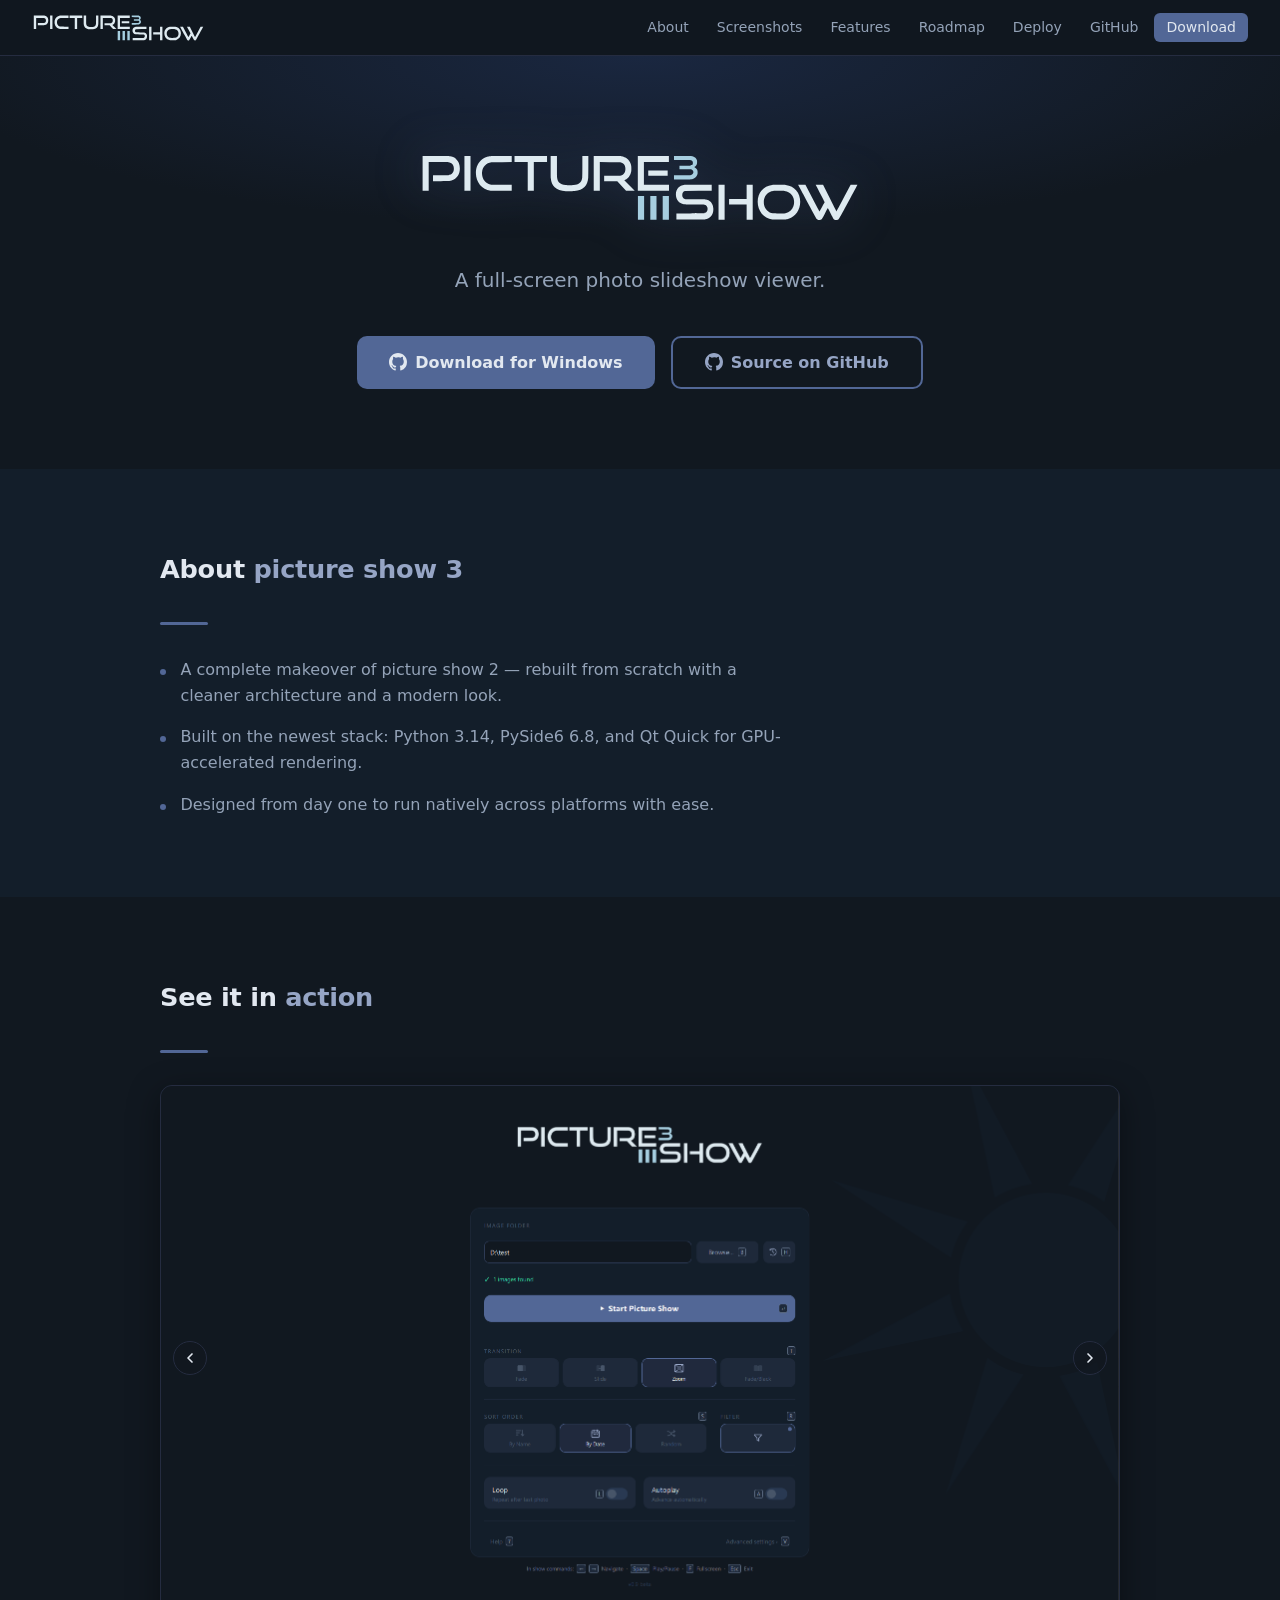
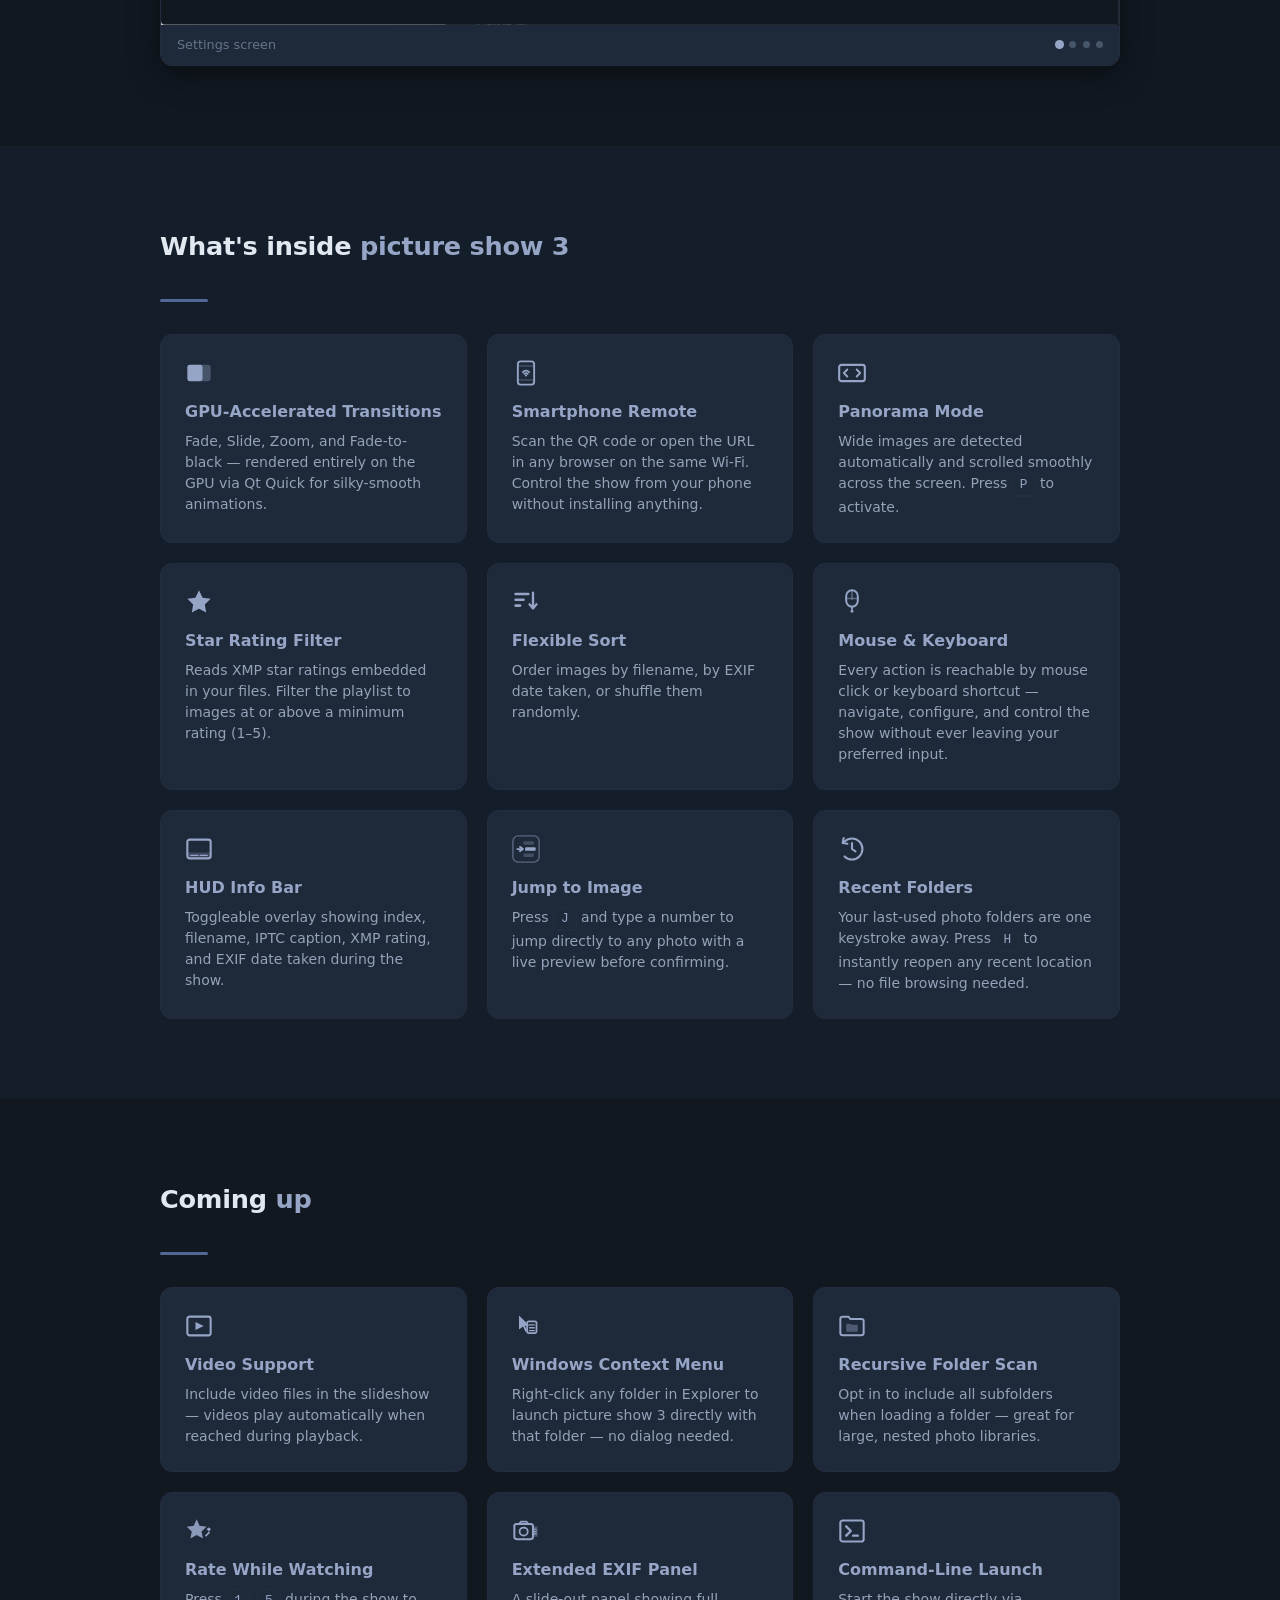
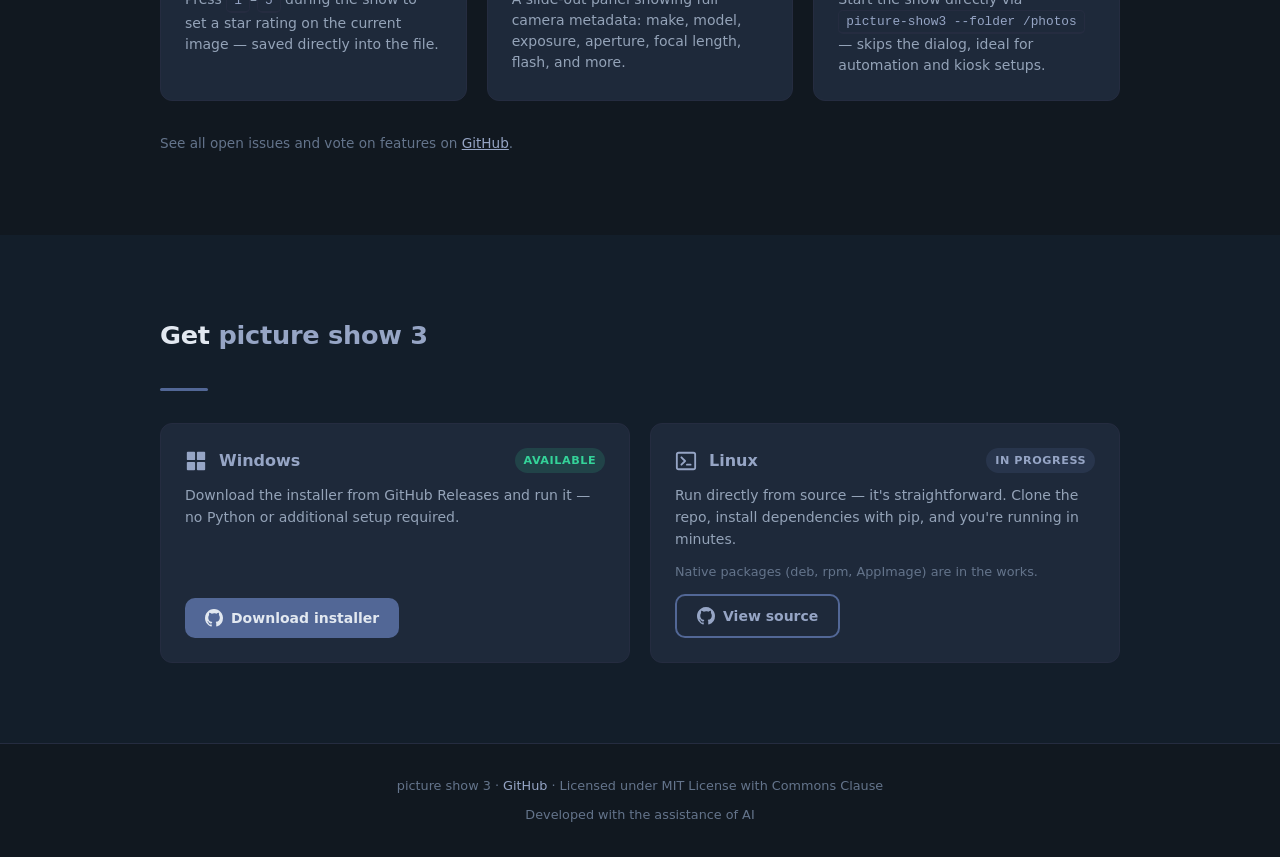
==== index.html @ 67a84ff9 "remove keyboard shortcuts section" ====
<!DOCTYPE html>
<html lang="en">
<head>
  <meta charset="UTF-8">
  <meta name="viewport" content="width=device-width, initial-scale=1.0">
  <title>picture show 3 — Photo Slideshow Viewer</title>
  <style>
    *, *::before, *::after { box-sizing: border-box; margin: 0; padding: 0; }

    :root {
      --bg-deep:      #111820;
      --bg-card:      #131e2a;
      --surface:      #1e293a;
      --surface-hover:#293952;
      --border:       #252c40;
      --accent-deep:  #20293d;
      --accent-press: #32405e;
      --accent:       #526796;
      --accent-light: #96a5c5;
      --text:         #e2e8f0;
      --text-sec:     #94a3b8;
      --text-subtle:  #64748b;
      --text-muted:   #475569;
      --status-ok:    #34d399;
    }

    html { scroll-behavior: smooth; }

    body {
      background: var(--bg-deep);
      color: var(--text);
      font-family: -apple-system, BlinkMacSystemFont, 'Segoe UI', system-ui, sans-serif;
      font-size: 16px;
      line-height: 1.6;
    }

    /* ── Nav ──────────────────────────────────────────────────── */
    nav {
      position: sticky;
      top: 0;
      z-index: 100;
      background: rgba(17, 24, 32, 0.9);
      backdrop-filter: blur(12px);
      border-bottom: 1px solid var(--border);
      padding: 0 2rem;
      display: flex;
      align-items: center;
      justify-content: space-between;
      gap: 1rem;
      height: 56px;
    }
    nav img { height: 28px; }
    nav ul {
      list-style: none;
      display: flex;
      gap: 0.25rem;
      align-items: center;
    }
    nav a {
      color: var(--text-sec);
      text-decoration: none;
      font-size: 0.875rem;
      padding: 0.4rem 0.75rem;
      border-radius: 6px;
      transition: color 0.15s, background 0.15s;
    }
    nav a:hover { color: var(--text); background: var(--surface); }
    nav a.btn-nav {
      background: var(--accent);
      color: var(--text);
      font-weight: 500;
    }
    nav a.btn-nav:hover { background: var(--accent-light); color: var(--bg-deep); }
    .nav-hamburger {
      display: none;
      background: none;
      border: none;
      color: var(--text-sec);
      cursor: pointer;
      padding: 0.25rem;
      border-radius: 6px;
      transition: color 0.15s, background 0.15s;
    }
    .nav-hamburger:hover { color: var(--text); background: var(--surface); }
    .nav-hamburger svg { width: 22px; height: 22px; display: block; }
    @media (max-width: 680px) {
      nav {
        height: auto;
        flex-wrap: wrap;
        padding: 0.75rem 1.25rem;
        gap: 0;
      }
      nav img { width: 90px; height: auto; }
      .nav-hamburger { display: block; }
      nav ul {
        display: none;
        flex-direction: column;
        align-items: stretch;
        width: 100%;
        gap: 0;
        border-top: 1px solid var(--border);
        margin-top: 0.6rem;
        padding-top: 0.5rem;
        padding-bottom: 0.4rem;
      }
      nav ul.open { display: flex; }
      nav ul li a {
        display: block;
        padding: 0.55rem 0.25rem;
        border-radius: 6px;
      }
      nav a.btn-nav {
        margin-top: 0.4rem;
        text-align: center;
        padding: 0.55rem 0.75rem;
      }
    }

    /* ── Sections ─────────────────────────────────────────────── */
    section { padding: 5rem 2rem; }
    .inner { max-width: 960px; margin: 0 auto; }

    h2 {
      font-size: 1.6rem;
      font-weight: 600;
      color: var(--text);
      margin-bottom: 2rem;
      letter-spacing: -0.01em;
    }
    h2 span { color: var(--accent-light); }

    /* ── Hero ─────────────────────────────────────────────────── */
    #hero {
      padding: 6rem 2rem 5rem;
      text-align: center;
      background: radial-gradient(ellipse 80% 60% at 50% 0%, #1a2740 0%, var(--bg-deep) 70%);
    }
    #hero img.logo {
      height: 72px;
      max-width: 80%;
      margin-bottom: 2rem;
      filter: drop-shadow(0 0 24px rgba(82,103,150,0.4));
    }
    #hero p.tagline {
      font-size: 1.25rem;
      color: var(--text-sec);
      max-width: 560px;
      margin: 0 auto 2.5rem;
    }
    .btn {
      display: inline-flex;
      align-items: center;
      gap: 0.5rem;
      background: var(--accent);
      color: var(--text);
      text-decoration: none;
      font-size: 1rem;
      font-weight: 600;
      padding: 0.75rem 2rem;
      border-radius: 10px;
      transition: background 0.15s, transform 0.1s;
    }
    .btn:hover { background: var(--accent-light); color: var(--bg-deep); transform: translateY(-1px); }
    .btn:active { transform: translateY(0); }
    .btn svg { width: 18px; height: 18px; fill: currentColor; flex-shrink: 0; }
    .btn-outline {
      background: transparent;
      border: 2px solid var(--accent);
      color: var(--accent-light);
    }
    .btn-outline:hover { background: var(--accent); color: var(--text); }
    .hero-btns { display: flex; gap: 1rem; justify-content: center; flex-wrap: wrap; }

    /* ── Feature grid ─────────────────────────────────────────── */
    #features { background: var(--bg-card); }
    .feature-grid {
      display: grid;
      grid-template-columns: repeat(auto-fill, minmax(260px, 1fr));
      gap: 1.25rem;
    }
    .card {
      background: var(--surface);
      border: 1px solid var(--border);
      border-radius: 12px;
      padding: 1.5rem;
      transition: border-color 0.2s, background 0.2s;
    }
    .card:hover { background: var(--surface-hover); border-color: var(--accent); }
    .card-icon {
      margin-bottom: 0.75rem;
      color: var(--accent-light);
    }
    .card-icon svg {
      width: 28px;
      height: 28px;
      display: block;
    }
    .card h3 {
      font-size: 1rem;
      font-weight: 600;
      color: var(--accent-light);
      margin-bottom: 0.4rem;
    }
    .card p {
      font-size: 0.875rem;
      color: var(--text-sec);
      line-height: 1.5;
    }

    /* ── Intro ────────────────────────────────────────────────── */
    #intro { background: var(--bg-card); }
    .intro-points {
      list-style: none;
      display: flex;
      flex-direction: column;
      gap: 1rem;
      max-width: 640px;
    }
    .intro-points li {
      display: flex;
      gap: 0.9rem;
      align-items: baseline;
      font-size: 1rem;
      color: var(--text-sec);
      line-height: 1.6;
    }
    .intro-points li::before {
      content: '';
      display: block;
      width: 6px;
      height: 6px;
      border-radius: 50%;
      background: var(--accent);
      flex-shrink: 0;
      margin-top: 0.55em;
    }

    /* ── Deploy ───────────────────────────────────────────────── */
    #deploy { background: var(--bg-card); }
    .deploy-grid {
      display: grid;
      grid-template-columns: 1fr 1fr;
      gap: 1.25rem;
    }
    @media (max-width: 600px) { .deploy-grid { grid-template-columns: 1fr; } }
    .platform-card {
      background: var(--surface);
      border: 1px solid var(--border);
      border-radius: 12px;
      padding: 1.5rem;
      display: flex;
      flex-direction: column;
      gap: 0.75rem;
    }
    .platform-header {
      display: flex;
      align-items: center;
      gap: 0.75rem;
    }
    .platform-header svg {
      width: 22px;
      height: 22px;
      color: var(--accent-light);
      flex-shrink: 0;
    }
    .platform-header h3 {
      font-size: 1rem;
      font-weight: 600;
      color: var(--accent-light);
      flex: 1;
    }
    .badge {
      font-size: 0.7rem;
      font-weight: 600;
      letter-spacing: 0.05em;
      text-transform: uppercase;
      padding: 0.2rem 0.55rem;
      border-radius: 20px;
    }
    .badge-ready { background: rgba(52,211,153,0.15); color: var(--status-ok); }
    .badge-wip   { background: rgba(82,103,150,0.2);  color: var(--accent-light); }
    .platform-card p {
      font-size: 0.875rem;
      color: var(--text-sec);
      line-height: 1.55;
      flex: 1;
    }
    .platform-card .note {
      font-size: 0.8rem;
      color: var(--text-subtle);
    }

    /* ── Screenshots ──────────────────────────────────────────── */
    /* ── Carousel ──────────────────────────────────────────────── */
    .carousel {
      position: relative;
      border-radius: 12px;
      border: 1px solid var(--border);
      box-shadow: 0 8px 32px rgba(0,0,0,0.4);
      background: var(--surface);
      overflow: hidden;
    }
    .carousel-track {
      display: flex;
      transition: transform 0.4s cubic-bezier(0.4, 0, 0.2, 1);
    }
    .carousel-slide {
      flex: 0 0 100%;
    }
    .carousel-slide img {
      width: 100%;
      display: block;
      cursor: zoom-in;
    }
    .carousel-bottom {
      display: flex;
      align-items: center;
      justify-content: space-between;
      padding: 0.6rem 1rem;
      background: var(--surface);
    }
    .carousel-caption {
      font-size: 0.8rem;
      color: var(--text-subtle);
    }
    .carousel-dots {
      display: flex;
      gap: 0.4rem;
    }
    .carousel-dot {
      width: 7px; height: 7px;
      border-radius: 50%;
      background: var(--text-muted);
      border: none;
      padding: 0;
      cursor: pointer;
      transition: background 0.15s, transform 0.15s;
    }
    .carousel-dot.active { background: var(--accent-light); transform: scale(1.3); }
    .carousel-btn {
      position: absolute;
      top: calc(50% - 1.1rem); /* offset above bottom bar */
      transform: translateY(-50%);
      background: rgba(17,24,32,0.65);
      border: 1px solid var(--border);
      color: var(--text);
      width: 34px; height: 34px;
      border-radius: 50%;
      cursor: pointer;
      display: flex;
      align-items: center;
      justify-content: center;
      transition: background 0.15s;
      z-index: 2;
    }
    .carousel-btn:hover { background: var(--surface-hover); }
    .carousel-btn.prev { left: 0.75rem; }
    .carousel-btn.next { right: 0.75rem; }
    .carousel-btn svg { width: 16px; height: 16px; fill: none; stroke: currentColor; stroke-width: 2.5; stroke-linecap: round; stroke-linejoin: round; }

    /* ── Lightbox ───────────────────────────────────────────────── */
    .lightbox {
      position: fixed;
      inset: 0;
      background: rgba(0,0,0,0.93);
      display: flex;
      align-items: center;
      justify-content: center;
      z-index: 1000;
      opacity: 0;
      pointer-events: none;
      transition: opacity 0.2s;
    }
    .lightbox.open { opacity: 1; pointer-events: all; }
    .lightbox-img {
      max-width: min(92vw, 1600px);
      max-height: 88vh;
      border-radius: 8px;
      box-shadow: 0 20px 60px rgba(0,0,0,0.8);
      display: block;
    }
    .lightbox-close {
      position: absolute;
      top: 1rem; right: 1rem;
      background: rgba(255,255,255,0.1);
      border: none; color: white;
      width: 40px; height: 40px;
      border-radius: 50%;
      font-size: 1.4rem; line-height: 1;
      cursor: pointer;
      display: flex; align-items: center; justify-content: center;
      transition: background 0.15s;
    }
    .lightbox-close:hover { background: rgba(255,255,255,0.2); }
    .lightbox-nav {
      position: absolute;
      top: 50%; transform: translateY(-50%);
      background: rgba(255,255,255,0.1);
      border: none; color: white;
      width: 46px; height: 46px;
      border-radius: 50%;
      cursor: pointer;
      display: flex; align-items: center; justify-content: center;
      transition: background 0.15s;
    }
    .lightbox-nav:hover { background: rgba(255,255,255,0.2); }
    .lightbox-nav.prev { left: 1rem; }
    .lightbox-nav.next { right: 1rem; }
    .lightbox-nav svg { width: 20px; height: 20px; fill: none; stroke: currentColor; stroke-width: 2.5; stroke-linecap: round; stroke-linejoin: round; }
    .lightbox-caption {
      position: absolute;
      bottom: 1.25rem; left: 50%;
      transform: translateX(-50%);
      color: rgba(255,255,255,0.55);
      font-size: 0.85rem;
      white-space: nowrap;
    }

    kbd {
      display: inline-block;
      background: var(--surface);
      border: 1px solid var(--border);
      border-bottom-width: 2px;
      border-radius: 5px;
      padding: 1px 7px;
      font-size: 0.8rem;
      font-family: 'SF Mono', 'Fira Code', monospace;
      color: var(--accent-light);
      white-space: nowrap;
    }

/* ── Footer ───────────────────────────────────────────────── */
    footer {
      border-top: 1px solid var(--border);
      padding: 2rem;
      text-align: center;
      font-size: 0.8rem;
      color: var(--text-subtle);
    }
    footer a { color: var(--accent-light); text-decoration: none; }
    footer a:hover { text-decoration: underline; }

    /* ── Divider ─────────────────────────────────────────────── */
    .section-sep {
      width: 48px; height: 3px;
      background: var(--accent);
      border-radius: 2px;
      margin-bottom: 2rem;
    }
  </style>
</head>
<body>

<!-- ── Nav ──────────────────────────────────────────────────────── -->
<nav>
  <img src="logo.svg" alt="picture show 3">
  <button class="nav-hamburger" id="navToggle" aria-label="Toggle menu">
    <svg viewBox="0 0 24 24" fill="none" stroke="currentColor" stroke-width="2" stroke-linecap="round">
      <line x1="3" y1="6"  x2="21" y2="6"/>
      <line x1="3" y1="12" x2="21" y2="12"/>
      <line x1="3" y1="18" x2="21" y2="18"/>
    </svg>
  </button>
  <ul id="navMenu">
    <li><a href="#intro">About</a></li>
    <li><a href="#screenshots">Screenshots</a></li>
    <li><a href="#features">Features</a></li>
    <li><a href="#roadmap">Roadmap</a></li>
    <li><a href="#deploy">Deploy</a></li>
<li><a href="https://github.com/hel800/picture-show3" target="_blank" rel="noopener">GitHub</a></li>
    <li><a href="https://github.com/hel800/picture-show3/releases" target="_blank" rel="noopener" class="btn-nav">Download</a></li>
  </ul>
</nav>

<!-- ── Hero ─────────────────────────────────────────────────────── -->
<section id="hero">
  <div class="inner">
    <img src="logo.svg" alt="picture show 3" class="logo">
    <p class="tagline">A full-screen photo slideshow viewer.</p>
    <div class="hero-btns">
      <a href="https://github.com/hel800/picture-show3/releases" target="_blank" rel="noopener" class="btn">
        <svg viewBox="0 0 16 16"><path d="M8 0C3.58 0 0 3.58 0 8c0 3.54 2.29 6.53 5.47 7.59.4.07.55-.17.55-.38 0-.19-.01-.82-.01-1.49-2.01.37-2.53-.49-2.69-.94-.09-.23-.48-.94-.82-1.13-.28-.15-.68-.52-.01-.53.63-.01 1.08.58 1.23.82.72 1.21 1.87.87 2.33.66.07-.52.28-.87.51-1.07-1.78-.2-3.64-.89-3.64-3.95 0-.87.31-1.59.82-2.15-.08-.2-.36-1.02.08-2.12 0 0 .67-.21 2.2.82a7.6 7.6 0 012-.27c.68 0 1.36.09 2 .27 1.53-1.04 2.2-.82 2.2-.82.44 1.1.16 1.92.08 2.12.51.56.82 1.27.82 2.15 0 3.07-1.87 3.75-3.65 3.95.29.25.54.73.54 1.48 0 1.07-.01 1.93-.01 2.2 0 .21.15.46.55.38A8.013 8.013 0 0016 8c0-4.42-3.58-8-8-8z"/></svg>
        Download for Windows
      </a>
      <a href="https://github.com/hel800/picture-show3" target="_blank" rel="noopener" class="btn btn-outline">
        <svg viewBox="0 0 16 16"><path d="M8 0C3.58 0 0 3.58 0 8c0 3.54 2.29 6.53 5.47 7.59.4.07.55-.17.55-.38 0-.19-.01-.82-.01-1.49-2.01.37-2.53-.49-2.69-.94-.09-.23-.48-.94-.82-1.13-.28-.15-.68-.52-.01-.53.63-.01 1.08.58 1.23.82.72 1.21 1.87.87 2.33.66.07-.52.28-.87.51-1.07-1.78-.2-3.64-.89-3.64-3.95 0-.87.31-1.59.82-2.15-.08-.2-.36-1.02.08-2.12 0 0 .67-.21 2.2.82a7.6 7.6 0 012-.27c.68 0 1.36.09 2 .27 1.53-1.04 2.2-.82 2.2-.82.44 1.1.16 1.92.08 2.12.51.56.82 1.27.82 2.15 0 3.07-1.87 3.75-3.65 3.95.29.25.54.73.54 1.48 0 1.07-.01 1.93-.01 2.2 0 .21.15.46.55.38A8.013 8.013 0 0016 8c0-4.42-3.58-8-8-8z"/></svg>
        Source on GitHub
      </a>
    </div>
  </div>
</section>

<!-- ── Intro ─────────────────────────────────────────────────────── -->
<section id="intro">
  <div class="inner">
    <h2>About <span>picture show 3</span></h2>
    <div class="section-sep"></div>
    <ul class="intro-points">
      <li>A complete makeover of picture show 2 — rebuilt from scratch with a cleaner architecture and a modern look.</li>
      <li>Built on the newest stack: Python&nbsp;3.14, PySide6&nbsp;6.8, and Qt&nbsp;Quick for GPU-accelerated rendering.</li>
      <li>Designed from day one to run natively across platforms with ease.</li>
    </ul>
  </div>
</section>

<!-- ── Screenshots ───────────────────────────────────────────────── -->
<section id="screenshots">
  <div class="inner">
    <h2>See it in <span>action</span></h2>
    <div class="section-sep"></div>
    <div class="carousel" id="carousel">
      <div class="carousel-track" id="carouselTrack">
        <div class="carousel-slide"><img src="screenshot_mainMenu.png" alt="Settings screen"></div>
        <div class="carousel-slide"><img src="screenshot_showStarted.png" alt="Slideshow view"></div>
        <div class="carousel-slide"><img src="screenshot_helpScreen.png" alt="Help overlay"></div>
        <div class="carousel-slide"><img src="screenshot_jumpScreen.png" alt="Jump to image"></div>
      </div>
      <button class="carousel-btn prev" id="carouselPrev" aria-label="Previous">
        <svg viewBox="0 0 24 24"><polyline points="15 18 9 12 15 6"/></svg>
      </button>
      <button class="carousel-btn next" id="carouselNext" aria-label="Next">
        <svg viewBox="0 0 24 24"><polyline points="9 6 15 12 9 18"/></svg>
      </button>
      <div class="carousel-bottom">
        <span class="carousel-caption" id="carouselCaption"></span>
        <div class="carousel-dots" id="carouselDots"></div>
      </div>
    </div>
  </div>
</section>

<!-- ── Features ──────────────────────────────────────────────────── -->
<section id="features">
  <div class="inner">
    <h2>What's inside <span>picture show 3</span></h2>
    <div class="section-sep"></div>
    <div class="feature-grid">
      <div class="card">
        <div class="card-icon"><svg viewBox="0 0 24 24" xmlns="http://www.w3.org/2000/svg">
          <!-- icon_trans_fade: two overlapping frames -->
          <rect x="2" y="5" width="13" height="14" rx="2" fill="currentColor"/>
          <rect x="9" y="5" width="13" height="14" rx="2" fill="currentColor" opacity="0.35"/>
        </svg></div>
        <h3>GPU-Accelerated Transitions</h3>
        <p>Fade, Slide, Zoom, and Fade-to-black — rendered entirely on the GPU via Qt Quick for silky-smooth animations.</p>
      </div>
      <div class="card">
        <div class="card-icon"><svg viewBox="0 0 24 24" fill="none" xmlns="http://www.w3.org/2000/svg">
          <!-- icon_remote: phone body + wifi arcs -->
          <rect x="5" y="2" width="14" height="20" rx="2.5" stroke="currentColor" stroke-width="1.6"/>
          <line x1="5" y1="6" x2="19" y2="6" stroke="currentColor" stroke-width="1" opacity="0.4"/>
          <line x1="5" y1="18" x2="19" y2="18" stroke="currentColor" stroke-width="1" opacity="0.4"/>
          <path d="m 9.2,11.336 a 3.5,3.5 0 0 1 5.6,0" stroke="currentColor" stroke-width="1.4" stroke-linecap="round"/>
          <path d="m 10.5,12.836 a 1.8,1.8 0 0 1 3,0" stroke="currentColor" stroke-width="1.4" stroke-linecap="round"/>
          <circle cx="12" cy="14.036" r="0.9" fill="currentColor"/>
        </svg></div>
        <h3>Smartphone Remote</h3>
        <p>Scan the QR code or open the URL in any browser on the same Wi-Fi. Control the show from your phone without installing anything.</p>
      </div>
      <div class="card">
        <div class="card-icon"><svg viewBox="0 0 24 24" fill="none" xmlns="http://www.w3.org/2000/svg">
          <!-- Panorama: wide frame with left/right pan arrows -->
          <rect x="1" y="5" width="22" height="14" rx="2" stroke="currentColor" stroke-width="1.8"/>
          <path d="M5 12 L8 9 M5 12 L8 15" stroke="currentColor" stroke-width="1.6" stroke-linecap="round" stroke-linejoin="round"/>
          <path d="M19 12 L16 9 M19 12 L16 15" stroke="currentColor" stroke-width="1.6" stroke-linecap="round" stroke-linejoin="round"/>
        </svg></div>
        <h3>Panorama Mode</h3>
        <p>Wide images are detected automatically and scrolled smoothly across the screen. Press <kbd>P</kbd> to activate.</p>
      </div>
      <div class="card">
        <div class="card-icon"><svg viewBox="0 0 24 24" xmlns="http://www.w3.org/2000/svg">
          <!-- icon_star -->
          <polygon points="12,2 15.09,8.26 22,9.27 17,14.14 18.18,21.02 12,17.77 5.82,21.02 7,14.14 2,9.27 8.91,8.26" fill="currentColor"/>
        </svg></div>
        <h3>Star Rating Filter</h3>
        <p>Reads XMP star ratings embedded in your files. Filter the playlist to images at or above a minimum rating (1–5).</p>
      </div>
      <div class="card">
        <div class="card-icon"><svg viewBox="0 0 24 24" xmlns="http://www.w3.org/2000/svg">
          <!-- icon_sort_name: text lines + down arrow -->
          <rect x="2" y="4"  width="13" height="2.2" rx="1.1" fill="currentColor"/>
          <rect x="2" y="9"  width="9"  height="2.2" rx="1.1" fill="currentColor"/>
          <rect x="2" y="14" width="6"  height="2.2" rx="1.1" fill="currentColor"/>
          <path d="M18 4 v13 M15 14 l3 3.5 3-3.5" fill="none" stroke="currentColor" stroke-width="2" stroke-linecap="round" stroke-linejoin="round"/>
        </svg></div>
        <h3>Flexible Sort</h3>
        <p>Order images by filename, by EXIF date taken, or shuffle them randomly.</p>
      </div>
      <div class="card">
        <div class="card-icon"><svg viewBox="0 0 24 24" fill="none" xmlns="http://www.w3.org/2000/svg">
          <!-- Mouse + keyboard: mouse body with click lines and a key -->
          <rect x="7" y="2" width="10" height="14" rx="5" stroke="currentColor" stroke-width="1.7"/>
          <line x1="12" y1="2" x2="12" y2="10" stroke="currentColor" stroke-width="1.3" opacity="0.5"/>
          <line x1="7" y1="9"  x2="17" y2="9"  stroke="currentColor" stroke-width="1.3" opacity="0.5"/>
          <circle cx="12" cy="20" r="1.2" fill="currentColor"/>
          <line x1="12" y1="16" x2="12" y2="18.8" stroke="currentColor" stroke-width="1.5" stroke-linecap="round"/>
        </svg></div>
        <h3>Mouse &amp; Keyboard</h3>
        <p>Every action is reachable by mouse click or keyboard shortcut — navigate, configure, and control the show without ever leaving your preferred input.</p>
      </div>
      <div class="card">
        <div class="card-icon"><svg viewBox="0 0 24 24" fill="none" xmlns="http://www.w3.org/2000/svg">
          <!-- HUD Info Bar: screen with semi-transparent overlay bar at bottom -->
          <rect x="2" y="4" width="20" height="16" rx="2" stroke="currentColor" stroke-width="1.8"/>
          <rect x="2" y="15" width="20" height="5" rx="0" fill="currentColor" opacity="0.25"/>
          <line x1="5"  y1="17.5" x2="11" y2="17.5" stroke="currentColor" stroke-width="1.2" stroke-linecap="round"/>
          <line x1="13" y1="17.5" x2="19" y2="17.5" stroke="currentColor" stroke-width="1.2" stroke-linecap="round"/>
        </svg></div>
        <h3>HUD Info Bar</h3>
        <p>Toggleable overlay showing index, filename, IPTC caption, XMP rating, and EXIF date taken during the show.</p>
      </div>
      <div class="card">
        <div class="card-icon"><svg viewBox="0 0 32 32" fill="none" xmlns="http://www.w3.org/2000/svg">
          <!-- icon_jump: list with arrow pointing at selected item -->
          <rect x="1" y="1" width="30" height="30" rx="6" stroke="currentColor" stroke-width="1.6" opacity="0.5"/>
          <rect x="13" y="7"  width="12" height="4" rx="1" fill="currentColor" opacity="0.3"/>
          <rect x="15" y="14" width="12" height="4" rx="1" fill="currentColor"/>
          <rect x="13" y="21" width="12" height="4" rx="1" fill="currentColor" opacity="0.3"/>
          <path d="M 6,16 h 5.5" stroke="currentColor" stroke-width="2" stroke-linecap="round"/>
          <path d="M 9,13.5 12.5,16 9,18.5" stroke="currentColor" stroke-width="2" stroke-linecap="round" stroke-linejoin="round"/>
        </svg></div>
        <h3>Jump to Image</h3>
        <p>Press <kbd>J</kbd> and type a number to jump directly to any photo with a live preview before confirming.</p>
      </div>
      <div class="card">
        <div class="card-icon"><svg viewBox="0 0 24 24" fill="none" xmlns="http://www.w3.org/2000/svg">
          <!-- icon_history: clock arc with counter-clockwise arrow + clock hands -->
          <path d="M5.6 5.6 A9 9 0 1 1 5.6 18.4" stroke="currentColor" stroke-width="1.8" stroke-linecap="round"/>
          <path d="M 4.886,2.601 3.965,6.781 8.016,7.549" stroke="currentColor" stroke-width="1.8" stroke-linecap="round" stroke-linejoin="round"/>
          <path d="M12 7 L12 12 L15 14" stroke="currentColor" stroke-width="1.8" stroke-linecap="round" stroke-linejoin="round"/>
        </svg></div>
        <h3>Recent Folders</h3>
        <p>Your last-used photo folders are one keystroke away. Press <kbd>H</kbd> to instantly reopen any recent location — no file browsing needed.</p>
      </div>
    </div>
  </div>
</section>



<!-- ── Roadmap ───────────────────────────────────────────────────── -->
<section id="roadmap">
  <div class="inner">
    <h2>Coming <span>up</span></h2>
    <div class="section-sep"></div>
    <div class="feature-grid">

      <div class="card">
        <div class="card-icon"><svg viewBox="0 0 24 24" fill="none" xmlns="http://www.w3.org/2000/svg">
          <!-- Video: film frame -->
          <rect x="2" y="4" width="20" height="16" rx="2" stroke="currentColor" stroke-width="1.8"/>
          <path d="M9 8.5 L16 12 L9 15.5 Z" fill="currentColor"/>
        </svg></div>
        <h3>Video Support</h3>
        <p>Include video files in the slideshow — videos play automatically when reached during playback.</p>
      </div>

      <div class="card">
        <div class="card-icon"><svg viewBox="0 0 24 24" fill="none" xmlns="http://www.w3.org/2000/svg">
          <!-- Context menu: cursor + popup menu -->
          <path d="M6 3 L6 15 L9.5 12.5 L11.5 17 L13 16.3 L11 11.8 L15 11.8 Z" fill="currentColor"/>
          <rect x="13" y="8" width="8" height="10" rx="1.5" stroke="currentColor" stroke-width="1.5"/>
          <line x1="15" y1="11" x2="19" y2="11" stroke="currentColor" stroke-width="1.2" stroke-linecap="round"/>
          <line x1="15" y1="13.5" x2="19" y2="13.5" stroke="currentColor" stroke-width="1.2" stroke-linecap="round"/>
          <line x1="15" y1="16" x2="19" y2="16" stroke="currentColor" stroke-width="1.2" stroke-linecap="round"/>
        </svg></div>
        <h3>Windows Context Menu</h3>
        <p>Right-click any folder in Explorer to launch picture show 3 directly with that folder — no dialog needed.</p>
      </div>

      <div class="card">
        <div class="card-icon"><svg viewBox="0 0 24 24" fill="none" xmlns="http://www.w3.org/2000/svg">
          <!-- Recursive folder: folder with sub-folder inside -->
          <path d="M2 6 Q2 4 4 4 L9 4 L10.5 6 L20 6 Q22 6 22 8 L22 18 Q22 20 20 20 L4 20 Q2 20 2 18 Z" stroke="currentColor" stroke-width="1.7" stroke-linejoin="round"/>
          <path d="M7 11 Q7 10 8 10 L11 10 L11.8 11 L16 11 Q17 11 17 12 L17 16 Q17 17 16 17 L8 17 Q7 17 7 16 Z" fill="currentColor" opacity="0.4"/>
        </svg></div>
        <h3>Recursive Folder Scan</h3>
        <p>Opt in to include all subfolders when loading a folder — great for large, nested photo libraries.</p>
      </div>

      <div class="card">
        <div class="card-icon"><svg viewBox="0 0 24 24" xmlns="http://www.w3.org/2000/svg">
          <!-- Star + pencil: rate during show -->
          <polygon points="10,2 12.5,7.5 18.5,8.3 14.2,12.4 15.4,18.4 10,15.4 4.6,18.4 5.8,12.4 1.5,8.3 7.5,7.5" fill="currentColor" opacity="0.9"/>
          <path d="M17 16 L20.5 12.5 L21.5 13.5 L18 17 Z M20.5 12.5 L21.8 11.2 Q22.4 10.6 21.8 10 L21 9.2 Q20.4 8.6 19.8 9.2 L18.5 10.5 Z" fill="currentColor"/>
        </svg></div>
        <h3>Rate While Watching</h3>
        <p>Press <kbd>1</kbd>–<kbd>5</kbd> during the show to set a star rating on the current image — saved directly into the file.</p>
      </div>

      <div class="card">
        <div class="card-icon"><svg viewBox="0 0 24 24" fill="none" xmlns="http://www.w3.org/2000/svg">
          <!-- Camera + info panel slide-out -->
          <rect x="2" y="6" width="16" height="13" rx="2" stroke="currentColor" stroke-width="1.7"/>
          <circle cx="10" cy="12.5" r="3.5" stroke="currentColor" stroke-width="1.5"/>
          <path d="M6 6 L7.5 4 L12.5 4 L14 6" stroke="currentColor" stroke-width="1.5" stroke-linecap="round" stroke-linejoin="round"/>
          <rect x="17" y="8" width="5" height="9" rx="1" fill="currentColor" opacity="0.35"/>
          <line x1="18.2" y1="10.5" x2="20.8" y2="10.5" stroke="currentColor" stroke-width="1" stroke-linecap="round"/>
          <line x1="18.2" y1="12.5" x2="20.8" y2="12.5" stroke="currentColor" stroke-width="1" stroke-linecap="round"/>
          <line x1="18.2" y1="14.5" x2="20.8" y2="14.5" stroke="currentColor" stroke-width="1" stroke-linecap="round"/>
        </svg></div>
        <h3>Extended EXIF Panel</h3>
        <p>A slide-out panel showing full camera metadata: make, model, exposure, aperture, focal length, flash, and more.</p>
      </div>

      <div class="card">
        <div class="card-icon"><svg viewBox="0 0 24 24" fill="none" xmlns="http://www.w3.org/2000/svg">
          <!-- Terminal / CLI: command line launch -->
          <rect x="2" y="3" width="20" height="18" rx="2" stroke="currentColor" stroke-width="1.8"/>
          <path d="M7 8l4 4-4 4" stroke="currentColor" stroke-width="2" stroke-linecap="round" stroke-linejoin="round"/>
          <line x1="13" y1="16" x2="17" y2="16" stroke="currentColor" stroke-width="2" stroke-linecap="round"/>
        </svg></div>
        <h3>Command-Line Launch</h3>
        <p>Start the show directly via <kbd>picture-show3 --folder /photos</kbd> — skips the dialog, ideal for automation and kiosk setups.</p>
      </div>

    </div>
    <p style="margin-top:2rem;font-size:0.85rem;color:var(--text-subtle)">
      See all open issues and vote on features on
      <a href="https://github.com/hel800/picture-show3/issues" target="_blank" rel="noopener" style="color:var(--accent-light)">GitHub</a>.
    </p>
  </div>
</section>

<!-- ── Deploy ────────────────────────────────────────────────────── -->
<section id="deploy">
  <div class="inner">
    <h2>Get <span>picture show 3</span></h2>
    <div class="section-sep"></div>
    <div class="deploy-grid">

      <div class="platform-card">
        <div class="platform-header">
          <svg viewBox="0 0 24 24" fill="currentColor" xmlns="http://www.w3.org/2000/svg">
            <rect x="2"  y="2"  width="9" height="9" rx="1"/>
            <rect x="13" y="2"  width="9" height="9" rx="1"/>
            <rect x="2"  y="13" width="9" height="9" rx="1"/>
            <rect x="13" y="13" width="9" height="9" rx="1"/>
          </svg>
          <h3>Windows</h3>
          <span class="badge badge-ready">Available</span>
        </div>
        <p>Download the installer from GitHub Releases and run it — no Python or additional setup required.</p>
        <a href="https://github.com/hel800/picture-show3/releases" target="_blank" rel="noopener" class="btn" style="align-self:flex-start;font-size:0.875rem;padding:0.55rem 1.25rem">
          <svg viewBox="0 0 16 16"><path d="M8 0C3.58 0 0 3.58 0 8c0 3.54 2.29 6.53 5.47 7.59.4.07.55-.17.55-.38 0-.19-.01-.82-.01-1.49-2.01.37-2.53-.49-2.69-.94-.09-.23-.48-.94-.82-1.13-.28-.15-.68-.52-.01-.53.63-.01 1.08.58 1.23.82.72 1.21 1.87.87 2.33.66.07-.52.28-.87.51-1.07-1.78-.2-3.64-.89-3.64-3.95 0-.87.31-1.59.82-2.15-.08-.2-.36-1.02.08-2.12 0 0 .67-.21 2.2.82a7.6 7.6 0 012-.27c.68 0 1.36.09 2 .27 1.53-1.04 2.2-.82 2.2-.82.44 1.1.16 1.92.08 2.12.51.56.82 1.27.82 2.15 0 3.07-1.87 3.75-3.65 3.95.29.25.54.73.54 1.48 0 1.07-.01 1.93-.01 2.2 0 .21.15.46.55.38A8.013 8.013 0 0016 8c0-4.42-3.58-8-8-8z"/></svg>
          Download installer
        </a>
      </div>

      <div class="platform-card">
        <div class="platform-header">
          <svg viewBox="0 0 24 24" style="fill:none" stroke="currentColor" stroke-width="2" stroke-linecap="round" stroke-linejoin="round" xmlns="http://www.w3.org/2000/svg">
            <rect x="2" y="3" width="20" height="18" rx="2"/>
            <path d="M7 8l4 4-4 4"/>
            <line x1="13" y1="16" x2="17" y2="16"/>
          </svg>
          <h3>Linux</h3>
          <span class="badge badge-wip">In progress</span>
        </div>
        <p>Run directly from source — it's straightforward. Clone the repo, install dependencies with pip, and you're running in minutes.</p>
        <p class="note">Native packages (deb, rpm, AppImage) are in the works.</p>
        <a href="https://github.com/hel800/picture-show3" target="_blank" rel="noopener" class="btn btn-outline" style="align-self:flex-start;font-size:0.875rem;padding:0.55rem 1.25rem">
          <svg viewBox="0 0 16 16"><path d="M8 0C3.58 0 0 3.58 0 8c0 3.54 2.29 6.53 5.47 7.59.4.07.55-.17.55-.38 0-.19-.01-.82-.01-1.49-2.01.37-2.53-.49-2.69-.94-.09-.23-.48-.94-.82-1.13-.28-.15-.68-.52-.01-.53.63-.01 1.08.58 1.23.82.72 1.21 1.87.87 2.33.66.07-.52.28-.87.51-1.07-1.78-.2-3.64-.89-3.64-3.95 0-.87.31-1.59.82-2.15-.08-.2-.36-1.02.08-2.12 0 0 .67-.21 2.2.82a7.6 7.6 0 012-.27c.68 0 1.36.09 2 .27 1.53-1.04 2.2-.82 2.2-.82.44 1.1.16 1.92.08 2.12.51.56.82 1.27.82 2.15 0 3.07-1.87 3.75-3.65 3.95.29.25.54.73.54 1.48 0 1.07-.01 1.93-.01 2.2 0 .21.15.46.55.38A8.013 8.013 0 0016 8c0-4.42-3.58-8-8-8z"/></svg>
          View source
        </a>
      </div>

    </div>
  </div>
</section>

<!-- ── Footer ────────────────────────────────────────────────────── -->
<footer>
  <p>
    picture show 3 · <a href="https://github.com/hel800/picture-show3" target="_blank" rel="noopener">GitHub</a>
    · Licensed under MIT License with Commons Clause
  </p>
  <p style="margin-top:0.5rem">Developed with the assistance of AI</p>
</footer>

<!-- ── Lightbox ───────────────────────────────────────────────────── -->
<div class="lightbox" id="lightbox">
  <button class="lightbox-close" id="lightboxClose" aria-label="Close">&#x2715;</button>
  <button class="lightbox-nav prev" id="lightboxPrev" aria-label="Previous">
    <svg viewBox="0 0 24 24"><polyline points="15 18 9 12 15 6"/></svg>
  </button>
  <img class="lightbox-img" id="lightboxImg" src="" alt="">
  <button class="lightbox-nav next" id="lightboxNext" aria-label="Next">
    <svg viewBox="0 0 24 24"><polyline points="9 6 15 12 9 18"/></svg>
  </button>
  <div class="lightbox-caption" id="lightboxCaption"></div>
</div>

<script>
  // ── Nav hamburger ─────────────────────────────────────────────
  const navToggle = document.getElementById('navToggle');
  const navMenu   = document.getElementById('navMenu');
  navToggle.addEventListener('click', () => navMenu.classList.toggle('open'));
  navMenu.querySelectorAll('a').forEach(a =>
    a.addEventListener('click', () => navMenu.classList.remove('open')));

  const slides = [
    { src: 'screenshot_mainMenu.png', caption: 'Settings screen' },
    { src: 'screenshot_showStarted.png',   caption: 'Slideshow view'  },
    { src: 'screenshot_helpScreen.png',    caption: 'Help overlay'    },
    { src: 'screenshot_jumpScreen.png',    caption: 'Jump to image'   },
  ];

  // ── Carousel ──────────────────────────────────────────────────
  let cur = 0;
  const track  = document.getElementById('carouselTrack');
  const dotsEl = document.getElementById('carouselDots');
  const capEl  = document.getElementById('carouselCaption');

  slides.forEach((s, i) => {
    const d = document.createElement('button');
    d.className = 'carousel-dot' + (i === 0 ? ' active' : '');
    d.setAttribute('aria-label', s.caption);
    d.addEventListener('click', () => goTo(i));
    dotsEl.appendChild(d);
  });

  document.querySelectorAll('.carousel-slide img').forEach((img, i) =>
    img.addEventListener('click', () => openLightbox(i)));

  function goTo(idx) {
    cur = (idx + slides.length) % slides.length;
    const slideW = document.getElementById('carousel').offsetWidth - 2;
    track.style.transform = `translateX(${-cur * slideW}px)`;
    capEl.textContent = slides[cur].caption;
    document.querySelectorAll('.carousel-dot').forEach((d, i) =>
      d.classList.toggle('active', i === cur));
  }

  window.addEventListener('resize', () => goTo(cur));

  document.getElementById('carouselPrev').addEventListener('click', () => { goTo(cur - 1); resetAutoplay(); });
  document.getElementById('carouselNext').addEventListener('click', () => { goTo(cur + 1); resetAutoplay(); });
  goTo(0);

  let autoplayTimer = setInterval(() => goTo(cur + 1), 10000);
  function resetAutoplay() {
    clearInterval(autoplayTimer);
    autoplayTimer = setInterval(() => goTo(cur + 1), 10000);
  }
  const carouselEl = document.getElementById('carousel');
  carouselEl.addEventListener('mouseenter', () => clearInterval(autoplayTimer));
  carouselEl.addEventListener('mouseleave', () => resetAutoplay());

  // ── Lightbox ──────────────────────────────────────────────────
  let lbIdx = 0;
  const lightbox  = document.getElementById('lightbox');
  const lbImg     = document.getElementById('lightboxImg');
  const lbCaption = document.getElementById('lightboxCaption');

  function openLightbox(idx) {
    lbIdx = idx;
    updateLightbox();
    lightbox.classList.add('open');
    document.body.style.overflow = 'hidden';
  }

  function closeLightbox() {
    lightbox.classList.remove('open');
    document.body.style.overflow = '';
  }

  function updateLightbox() {
    lbImg.src = slides[lbIdx].src;
    lbImg.alt = slides[lbIdx].caption;
    lbCaption.textContent = slides[lbIdx].caption;
    goTo(lbIdx);
  }

  document.getElementById('lightboxClose').addEventListener('click', closeLightbox);
  document.getElementById('lightboxPrev').addEventListener('click', e => {
    e.stopPropagation(); lbIdx = (lbIdx - 1 + slides.length) % slides.length; updateLightbox();
  });
  document.getElementById('lightboxNext').addEventListener('click', e => {
    e.stopPropagation(); lbIdx = (lbIdx + 1) % slides.length; updateLightbox();
  });
  lightbox.addEventListener('click', e => { if (e.target === lightbox) closeLightbox(); });

  document.addEventListener('keydown', e => {
    if (!lightbox.classList.contains('open')) return;
    if (e.key === 'Escape')     closeLightbox();
    if (e.key === 'ArrowLeft')  { lbIdx = (lbIdx - 1 + slides.length) % slides.length; updateLightbox(); }
    if (e.key === 'ArrowRight') { lbIdx = (lbIdx + 1) % slides.length; updateLightbox(); }
  });
</script>

</body>
</html>
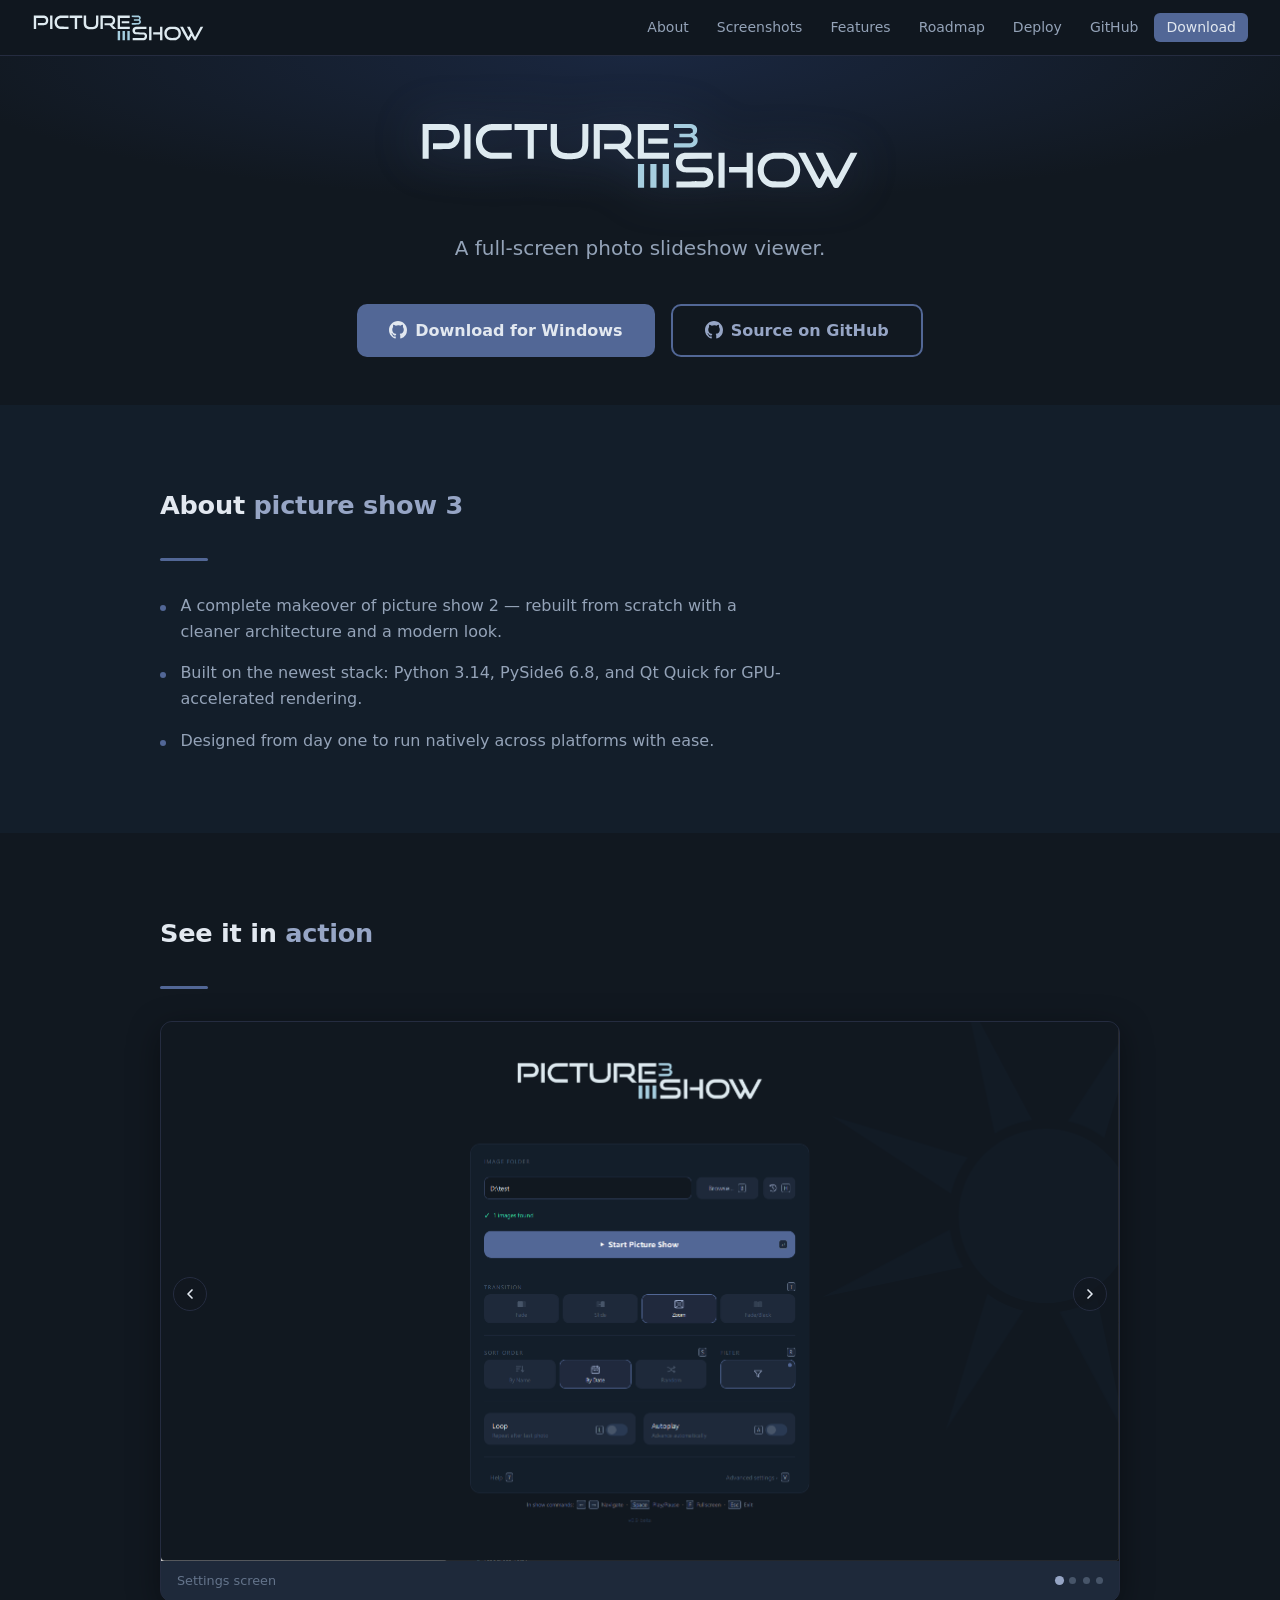
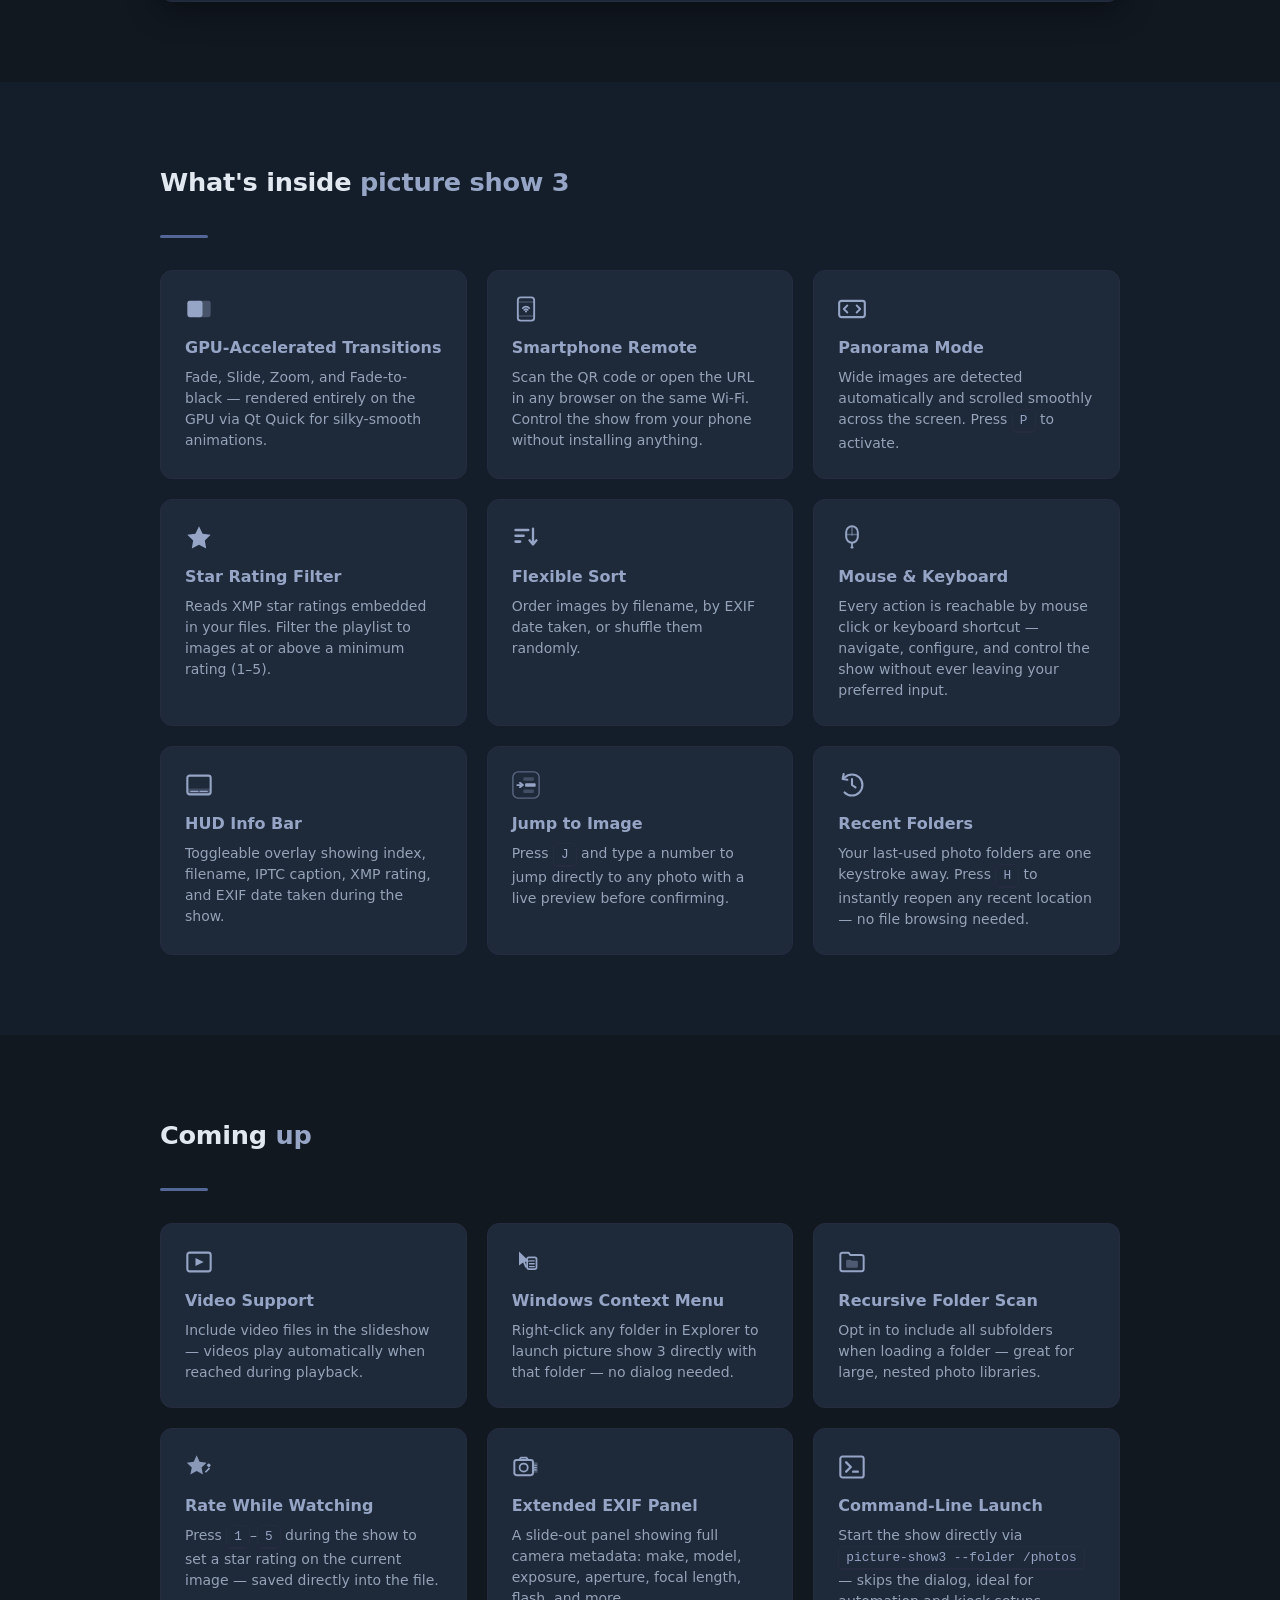
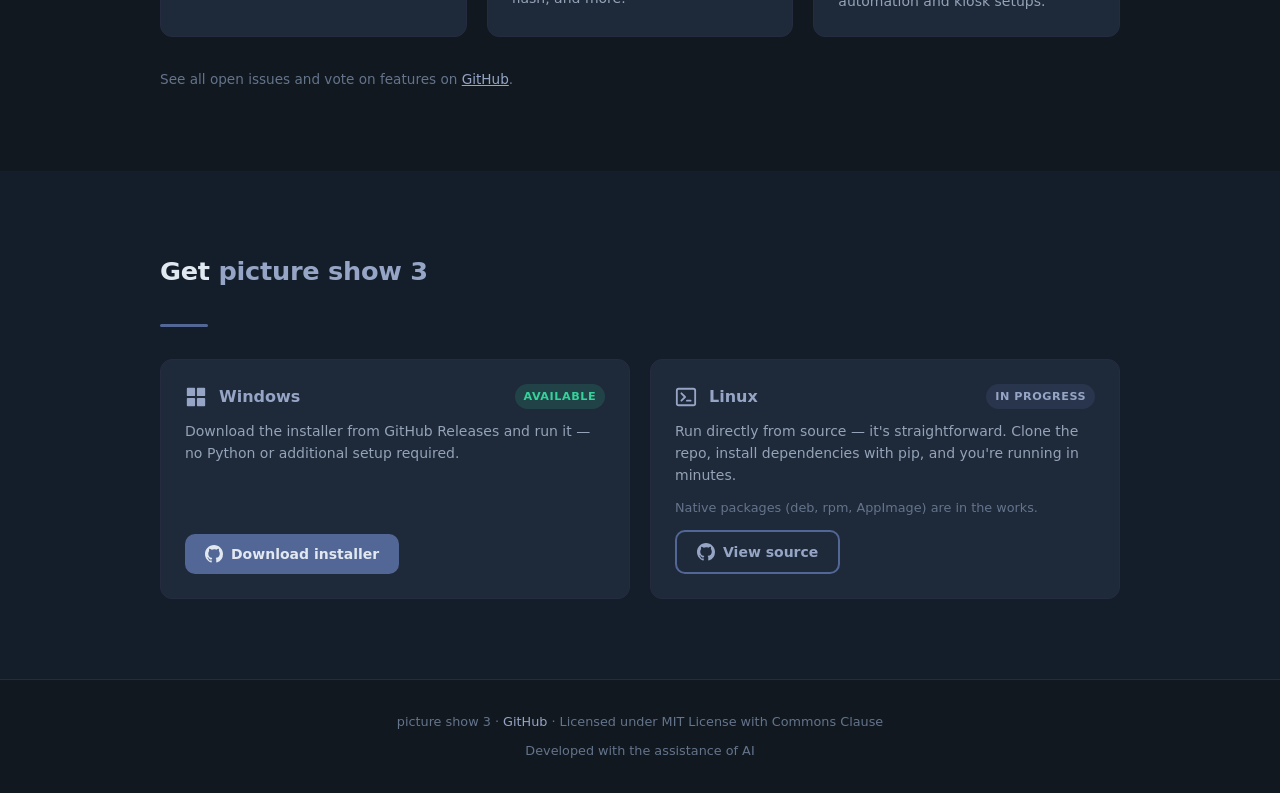
==== commit 508f1057: "feat: add dynamic release banner fetched from GitHub API" ====
--- a/index.html
+++ b/index.html
@@ -33,6 +33,55 @@
       font-size: 16px;
       line-height: 1.6;
     }
+
+    /* ── Release banner ───────────────────────────────────────── */
+    #release-banner {
+      display: none;
+      margin-bottom: 4rem;
+    }
+    #release-banner.visible { display: block; }
+    .banner-card {
+      max-width: 960px;
+      margin: 0 auto;
+      background: var(--surface);
+      border: 1px solid var(--border);
+      border-left: 3px solid var(--accent-light);
+      border-radius: 10px;
+      padding: 1rem 1.25rem;
+      display: flex;
+      align-items: center;
+      gap: 1rem;
+      position: relative;
+    }
+    .banner-icon {
+      color: var(--accent-light);
+      flex-shrink: 0;
+    }
+    .banner-icon svg { width: 20px; height: 20px; display: block; }
+    .banner-body { flex: 1; }
+    .banner-body strong { color: var(--text); font-size: 0.95rem; }
+    .banner-body span { color: var(--text-subtle); font-size: 0.82rem; margin-left: 0.5rem; }
+    .banner-link {
+      color: var(--accent-light);
+      text-decoration: none;
+      font-size: 0.85rem;
+      font-weight: 500;
+      white-space: nowrap;
+      flex-shrink: 0;
+    }
+    .banner-link:hover { text-decoration: underline; }
+    .banner-dismiss {
+      background: none;
+      border: none;
+      color: var(--text-muted);
+      cursor: pointer;
+      font-size: 1rem;
+      line-height: 1;
+      padding: 0.25rem;
+      flex-shrink: 0;
+      transition: color 0.15s;
+    }
+    .banner-dismiss:hover { color: var(--text); }
 
     /* ── Nav ──────────────────────────────────────────────────── */
     nav {
@@ -131,7 +180,7 @@
 
     /* ── Hero ─────────────────────────────────────────────────── */
     #hero {
-      padding: 6rem 2rem 5rem;
+      padding: 4rem 2rem 3rem;
       text-align: center;
       background: radial-gradient(ellipse 80% 60% at 50% 0%, #1a2740 0%, var(--bg-deep) 70%);
     }
@@ -475,6 +524,21 @@
 <!-- ── Hero ─────────────────────────────────────────────────────── -->
 <section id="hero">
   <div class="inner">
+    <div id="release-banner">
+      <div class="banner-card">
+        <div class="banner-icon">
+          <svg viewBox="0 0 24 24" fill="none" stroke="currentColor" stroke-width="2" stroke-linecap="round" stroke-linejoin="round">
+            <path d="M20.59 13.41l-7.17 7.17a2 2 0 0 1-2.83 0L2 12V2h10l8.59 8.59a2 2 0 0 1 0 2.82z"/>
+            <line x1="7" y1="7" x2="7.01" y2="7"/>
+          </svg>
+        </div>
+        <div class="banner-body">
+          <span id="banner-text"></span>
+        </div>
+        <a id="banner-link" href="#" target="_blank" rel="noopener" class="banner-link">Release notes →</a>
+        <button class="banner-dismiss" id="banner-dismiss" aria-label="Dismiss">&#x2715;</button>
+      </div>
+    </div>
     <img src="logo.svg" alt="picture show 3" class="logo">
     <p class="tagline">A full-screen photo slideshow viewer.</p>
     <div class="hero-btns">
@@ -792,6 +856,28 @@
 </div>
 
 <script>
+  // ── Release banner ────────────────────────────────────────────
+  const banner        = document.getElementById('release-banner');
+  const bannerText    = document.getElementById('banner-text');
+  const bannerDismiss = document.getElementById('banner-dismiss');
+
+  fetch('https://api.github.com/repos/hel800/picture-show3/releases/latest')
+    .then(r => r.ok ? r.json() : null)
+    .then(data => {
+      if (!data) return;
+      const key = 'dismissed-release-' + data.tag_name;
+      if (sessionStorage.getItem(key)) return;
+      const date = new Date(data.published_at).toLocaleDateString('en', { year: 'numeric', month: 'short', day: 'numeric' });
+      bannerText.innerHTML = `<strong>${data.tag_name}</strong><span>released ${date}</span>`;
+      document.getElementById('banner-link').href = data.html_url;
+      banner.classList.add('visible');
+      bannerDismiss.addEventListener('click', () => {
+        banner.classList.remove('visible');
+        sessionStorage.setItem(key, '1');
+      });
+    })
+    .catch(() => {});
+
   // ── Nav hamburger ─────────────────────────────────────────────
   const navToggle = document.getElementById('navToggle');
   const navMenu   = document.getElementById('navMenu');
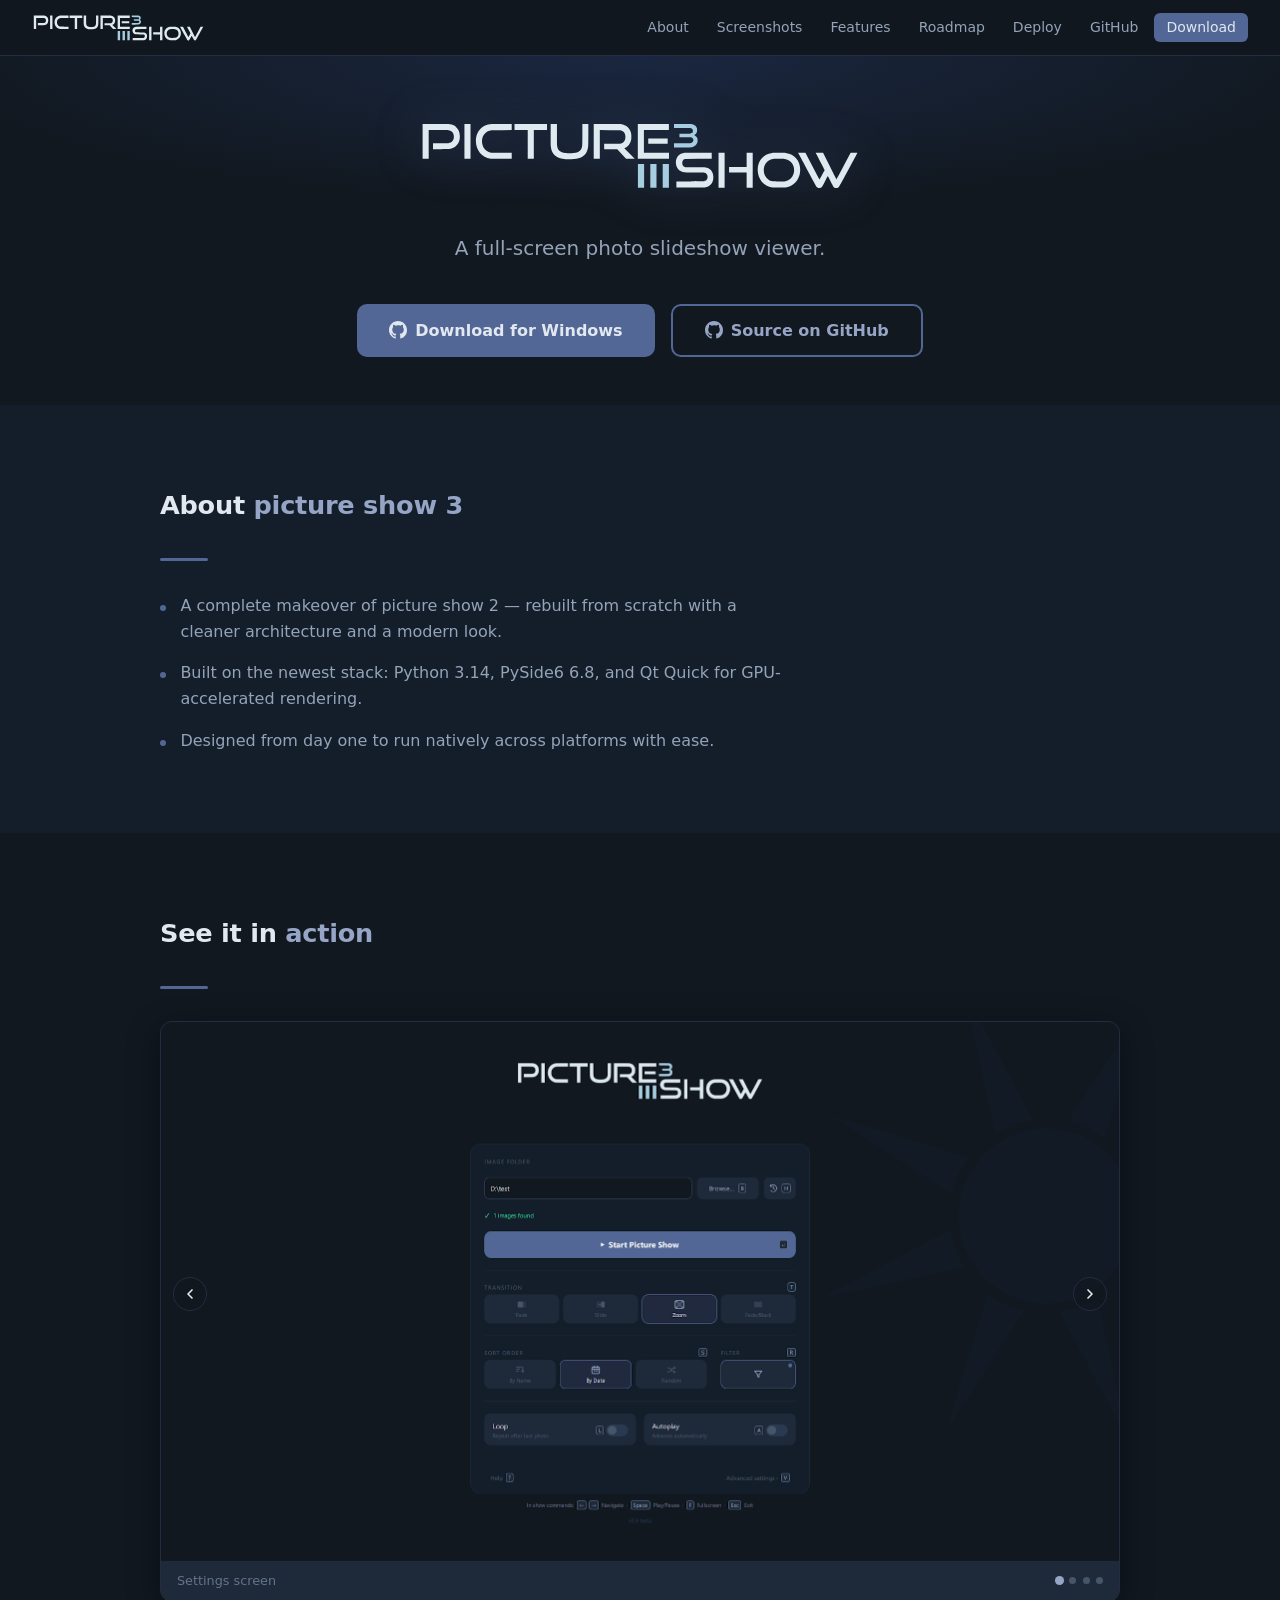
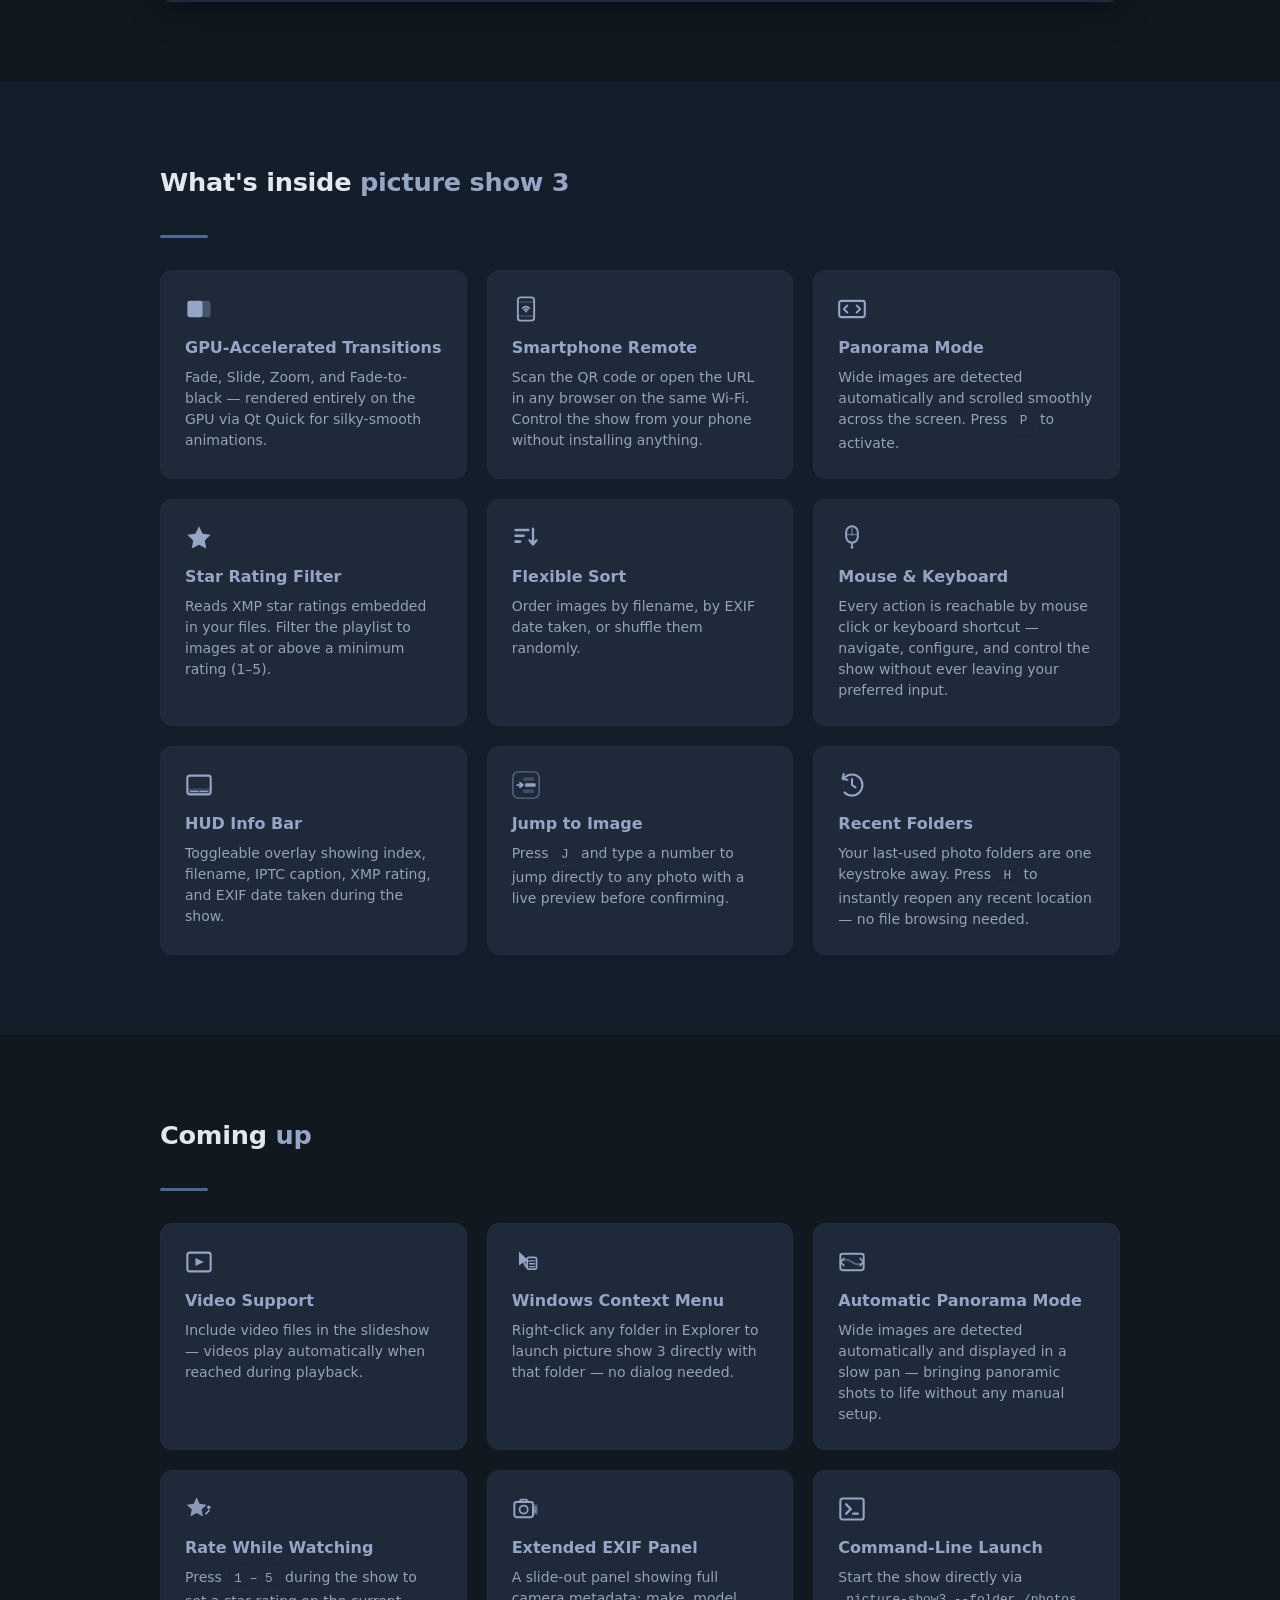
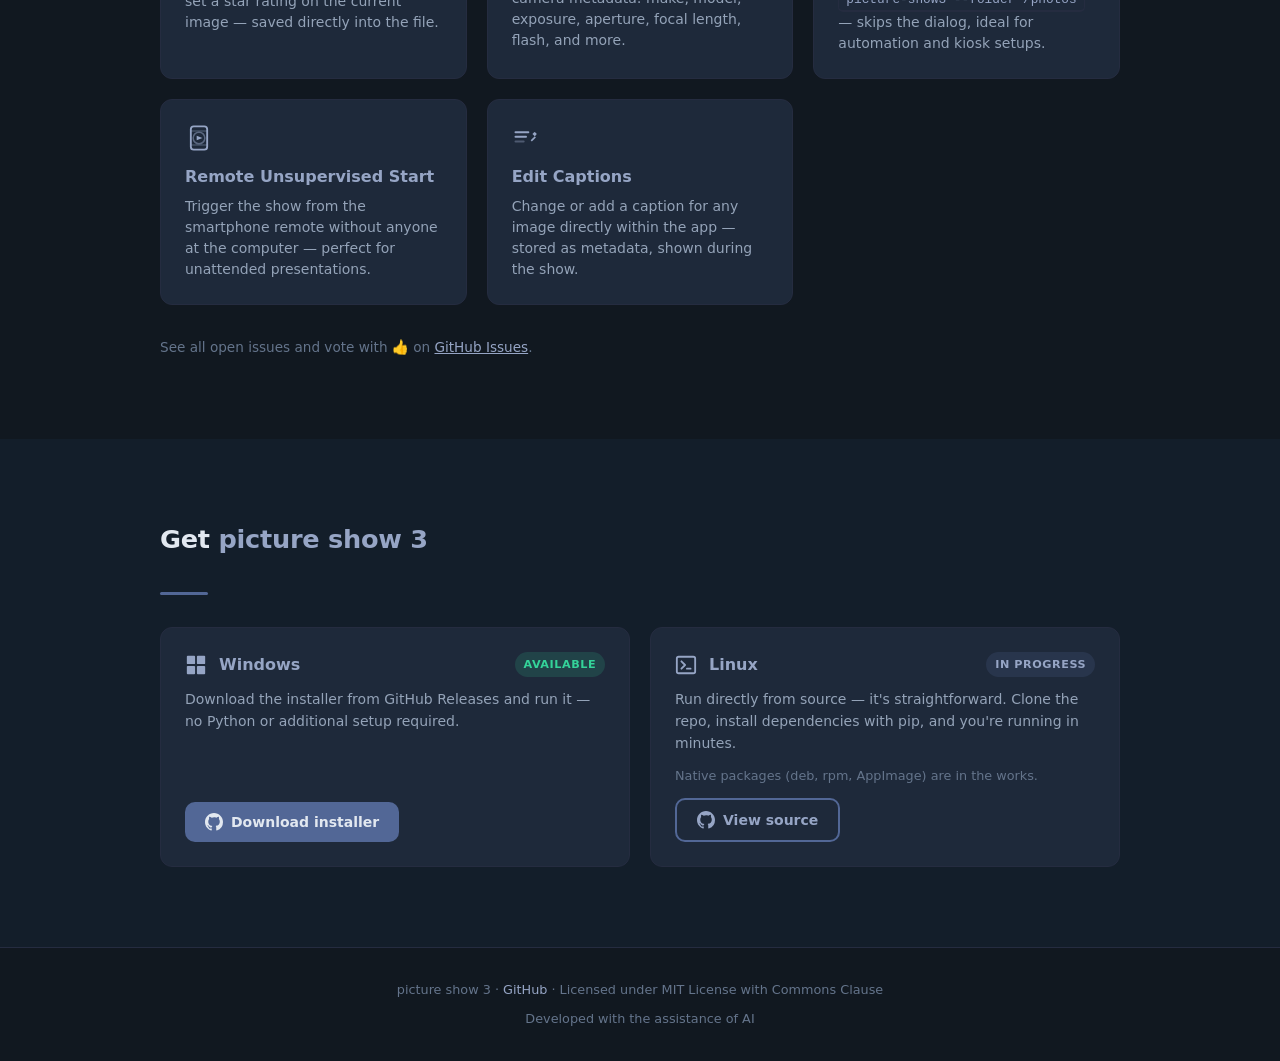
==== commit ece02276: "sync roadmap with GitHub issues and update screenshots Replace Recursive Folder Scan (not an issue) " ====
--- a/index.html
+++ b/index.html
@@ -734,12 +734,14 @@
 
       <div class="card">
         <div class="card-icon"><svg viewBox="0 0 24 24" fill="none" xmlns="http://www.w3.org/2000/svg">
-          <!-- Recursive folder: folder with sub-folder inside -->
-          <path d="M2 6 Q2 4 4 4 L9 4 L10.5 6 L20 6 Q22 6 22 8 L22 18 Q22 20 20 20 L4 20 Q2 20 2 18 Z" stroke="currentColor" stroke-width="1.7" stroke-linejoin="round"/>
-          <path d="M7 11 Q7 10 8 10 L11 10 L11.8 11 L16 11 Q17 11 17 12 L17 16 Q17 17 16 17 L8 17 Q7 17 7 16 Z" fill="currentColor" opacity="0.4"/>
-        </svg></div>
-        <h3>Recursive Folder Scan</h3>
-        <p>Opt in to include all subfolders when loading a folder — great for large, nested photo libraries.</p>
+          <!-- Panorama: wide landscape with expand arrows -->
+          <rect x="2" y="5" width="20" height="14" rx="2" stroke="currentColor" stroke-width="1.7"/>
+          <path d="M2 12 Q7 8 12 12 Q17 16 22 12" stroke="currentColor" stroke-width="1.4" stroke-linecap="round" fill="none" opacity="0.5"/>
+          <path d="M5 9 L2 12 L5 15" stroke="currentColor" stroke-width="1.5" stroke-linecap="round" stroke-linejoin="round" fill="none"/>
+          <path d="M19 9 L22 12 L19 15" stroke="currentColor" stroke-width="1.5" stroke-linecap="round" stroke-linejoin="round" fill="none"/>
+        </svg></div>
+        <h3>Automatic Panorama Mode</h3>
+        <p>Wide images are detected automatically and displayed in a slow pan — bringing panoramic shots to life without any manual setup.</p>
       </div>
 
       <div class="card">
@@ -778,10 +780,37 @@
         <p>Start the show directly via <kbd>picture-show3 --folder /photos</kbd> — skips the dialog, ideal for automation and kiosk setups.</p>
       </div>
 
+
+      <div class="card">
+        <div class="card-icon"><svg viewBox="0 0 24 24" fill="none" xmlns="http://www.w3.org/2000/svg">
+          <!-- Smartphone with play/timer indicator -->
+          <rect x="5" y="2" width="14" height="20" rx="2.5" stroke="currentColor" stroke-width="1.6"/>
+          <line x1="5" y1="6" x2="19" y2="6" stroke="currentColor" stroke-width="1" opacity="0.4"/>
+          <line x1="5" y1="18" x2="19" y2="18" stroke="currentColor" stroke-width="1" opacity="0.4"/>
+          <path d="M10 10 L15 12 L10 14 Z" fill="currentColor"/>
+          <circle cx="12" cy="12" r="5" stroke="currentColor" stroke-width="1.3" opacity="0.5"/>
+        </svg></div>
+        <h3>Remote Unsupervised Start</h3>
+        <p>Trigger the show from the smartphone remote without anyone at the computer — perfect for unattended presentations.</p>
+      </div>
+
+      <div class="card">
+        <div class="card-icon"><svg viewBox="0 0 24 24" fill="none" xmlns="http://www.w3.org/2000/svg">
+          <!-- Text edit / caption: lines with pencil -->
+          <line x1="3" y1="7" x2="14" y2="7" stroke="currentColor" stroke-width="1.7" stroke-linecap="round"/>
+          <line x1="3" y1="11" x2="12" y2="11" stroke="currentColor" stroke-width="1.7" stroke-linecap="round"/>
+          <line x1="3" y1="15" x2="10" y2="15" stroke="currentColor" stroke-width="1.7" stroke-linecap="round" opacity="0.4"/>
+          <path d="M16 14 L19.5 10.5 L20.5 11.5 L17 15 Z" fill="currentColor"/>
+          <path d="M19.5 10.5 L20.8 9.2 Q21.4 8.6 20.8 8 L20 7.2 Q19.4 6.6 18.8 7.2 L17.5 8.5 Z" fill="currentColor"/>
+        </svg></div>
+        <h3>Edit Captions</h3>
+        <p>Change or add a caption for any image directly within the app — stored as metadata, shown during the show.</p>
+      </div>
+
     </div>
     <p style="margin-top:2rem;font-size:0.85rem;color:var(--text-subtle)">
-      See all open issues and vote on features on
-      <a href="https://github.com/hel800/picture-show3/issues" target="_blank" rel="noopener" style="color:var(--accent-light)">GitHub</a>.
+      See all open issues and vote with 👍 on
+      <a href="https://github.com/hel800/picture-show3/issues" target="_blank" rel="noopener" style="color:var(--accent-light)">GitHub Issues</a>.
     </p>
   </div>
 </section>
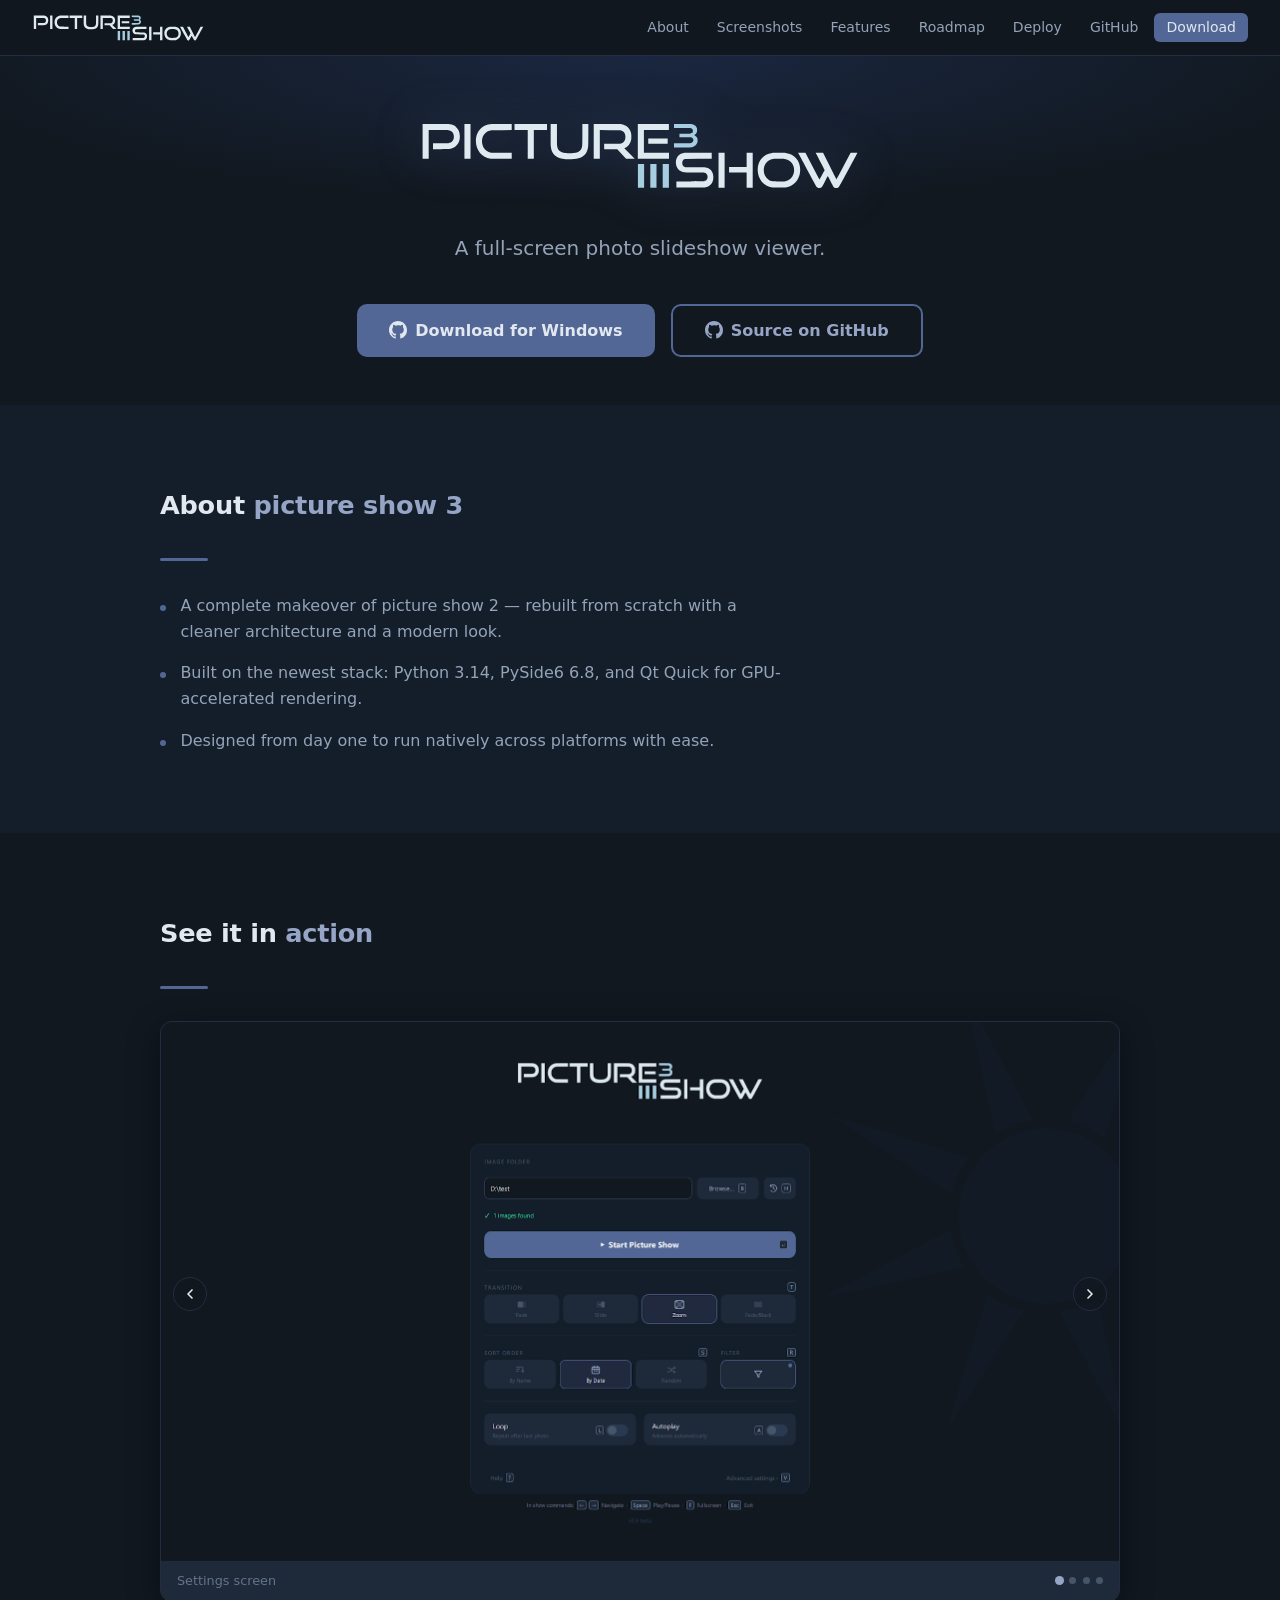
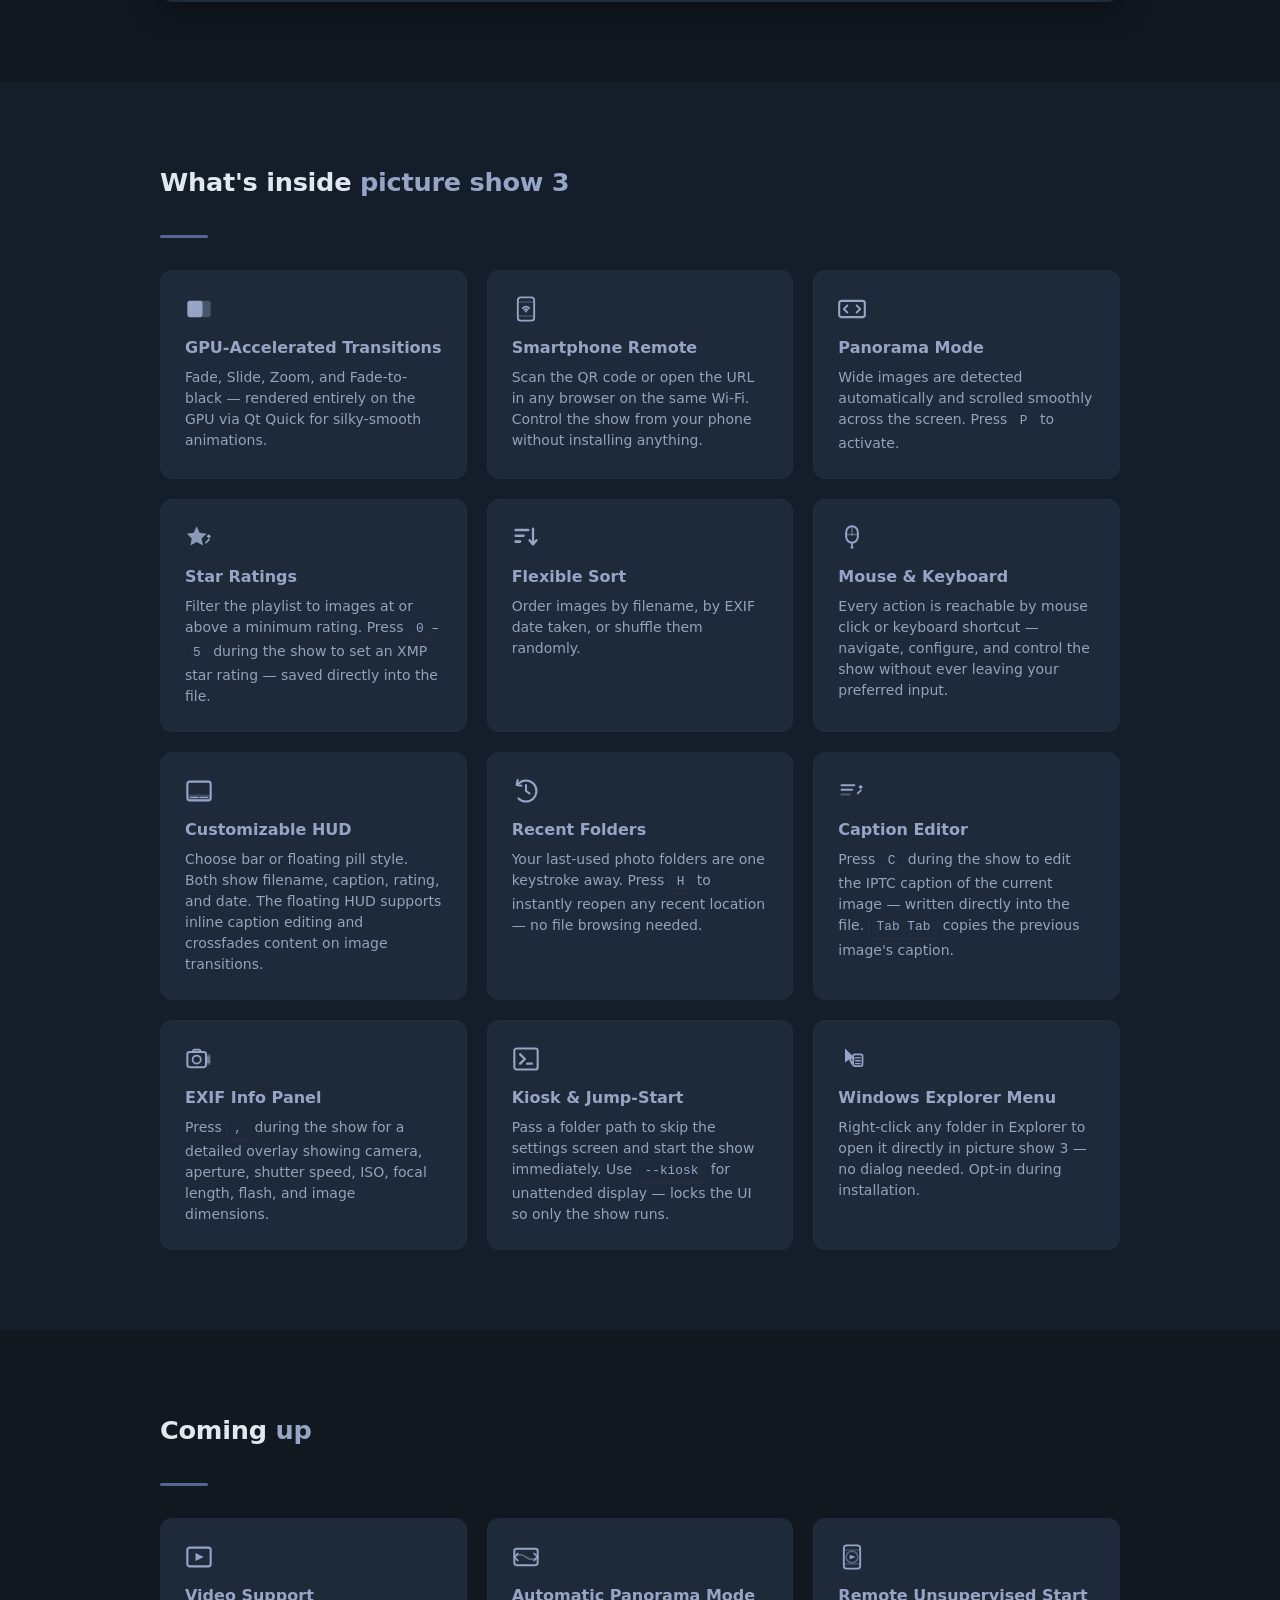
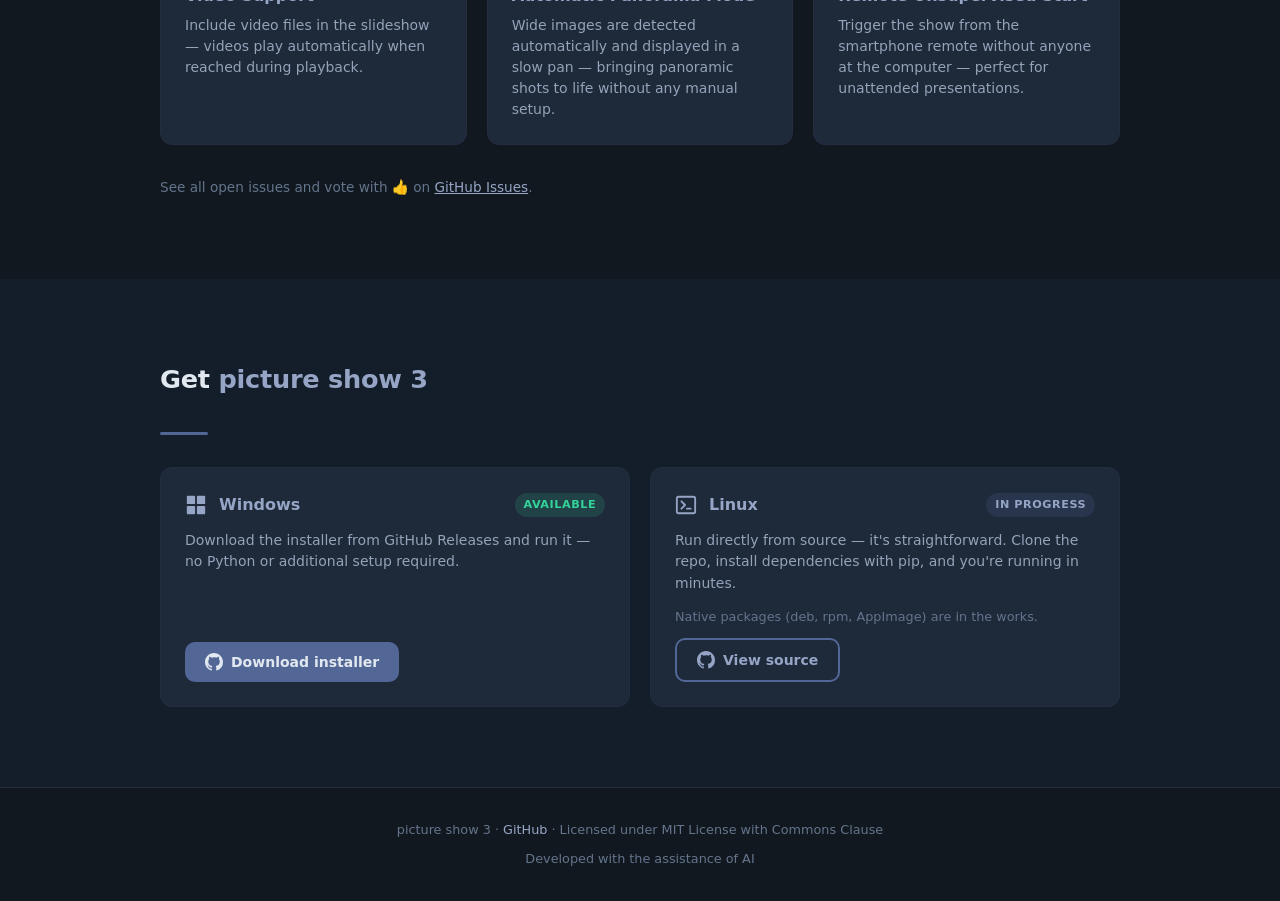
==== commit a9273899: "feat: update feature tiles for v3.1 release - Add new feature cards: Floating HUD, Star Rating Edito" ====
--- a/index.html
+++ b/index.html
@@ -37,7 +37,7 @@
     /* ── Release banner ───────────────────────────────────────── */
     #release-banner {
       display: none;
-      margin-bottom: 4rem;
+      margin-top: 2.5rem;
     }
     #release-banner.visible { display: block; }
     .banner-card {
@@ -524,6 +524,18 @@
 <!-- ── Hero ─────────────────────────────────────────────────────── -->
 <section id="hero">
   <div class="inner">
+    <img src="logo.svg" alt="picture show 3" class="logo">
+    <p class="tagline">A full-screen photo slideshow viewer.</p>
+    <div class="hero-btns">
+      <a href="https://github.com/hel800/picture-show3/releases" target="_blank" rel="noopener" class="btn">
+        <svg viewBox="0 0 16 16"><path d="M8 0C3.58 0 0 3.58 0 8c0 3.54 2.29 6.53 5.47 7.59.4.07.55-.17.55-.38 0-.19-.01-.82-.01-1.49-2.01.37-2.53-.49-2.69-.94-.09-.23-.48-.94-.82-1.13-.28-.15-.68-.52-.01-.53.63-.01 1.08.58 1.23.82.72 1.21 1.87.87 2.33.66.07-.52.28-.87.51-1.07-1.78-.2-3.64-.89-3.64-3.95 0-.87.31-1.59.82-2.15-.08-.2-.36-1.02.08-2.12 0 0 .67-.21 2.2.82a7.6 7.6 0 012-.27c.68 0 1.36.09 2 .27 1.53-1.04 2.2-.82 2.2-.82.44 1.1.16 1.92.08 2.12.51.56.82 1.27.82 2.15 0 3.07-1.87 3.75-3.65 3.95.29.25.54.73.54 1.48 0 1.07-.01 1.93-.01 2.2 0 .21.15.46.55.38A8.013 8.013 0 0016 8c0-4.42-3.58-8-8-8z"/></svg>
+        Download for Windows
+      </a>
+      <a href="https://github.com/hel800/picture-show3" target="_blank" rel="noopener" class="btn btn-outline">
+        <svg viewBox="0 0 16 16"><path d="M8 0C3.58 0 0 3.58 0 8c0 3.54 2.29 6.53 5.47 7.59.4.07.55-.17.55-.38 0-.19-.01-.82-.01-1.49-2.01.37-2.53-.49-2.69-.94-.09-.23-.48-.94-.82-1.13-.28-.15-.68-.52-.01-.53.63-.01 1.08.58 1.23.82.72 1.21 1.87.87 2.33.66.07-.52.28-.87.51-1.07-1.78-.2-3.64-.89-3.64-3.95 0-.87.31-1.59.82-2.15-.08-.2-.36-1.02.08-2.12 0 0 .67-.21 2.2.82a7.6 7.6 0 012-.27c.68 0 1.36.09 2 .27 1.53-1.04 2.2-.82 2.2-.82.44 1.1.16 1.92.08 2.12.51.56.82 1.27.82 2.15 0 3.07-1.87 3.75-3.65 3.95.29.25.54.73.54 1.48 0 1.07-.01 1.93-.01 2.2 0 .21.15.46.55.38A8.013 8.013 0 0016 8c0-4.42-3.58-8-8-8z"/></svg>
+        Source on GitHub
+      </a>
+    </div>
     <div id="release-banner">
       <div class="banner-card">
         <div class="banner-icon">
@@ -539,18 +551,6 @@
         <button class="banner-dismiss" id="banner-dismiss" aria-label="Dismiss">&#x2715;</button>
       </div>
     </div>
-    <img src="logo.svg" alt="picture show 3" class="logo">
-    <p class="tagline">A full-screen photo slideshow viewer.</p>
-    <div class="hero-btns">
-      <a href="https://github.com/hel800/picture-show3/releases" target="_blank" rel="noopener" class="btn">
-        <svg viewBox="0 0 16 16"><path d="M8 0C3.58 0 0 3.58 0 8c0 3.54 2.29 6.53 5.47 7.59.4.07.55-.17.55-.38 0-.19-.01-.82-.01-1.49-2.01.37-2.53-.49-2.69-.94-.09-.23-.48-.94-.82-1.13-.28-.15-.68-.52-.01-.53.63-.01 1.08.58 1.23.82.72 1.21 1.87.87 2.33.66.07-.52.28-.87.51-1.07-1.78-.2-3.64-.89-3.64-3.95 0-.87.31-1.59.82-2.15-.08-.2-.36-1.02.08-2.12 0 0 .67-.21 2.2.82a7.6 7.6 0 012-.27c.68 0 1.36.09 2 .27 1.53-1.04 2.2-.82 2.2-.82.44 1.1.16 1.92.08 2.12.51.56.82 1.27.82 2.15 0 3.07-1.87 3.75-3.65 3.95.29.25.54.73.54 1.48 0 1.07-.01 1.93-.01 2.2 0 .21.15.46.55.38A8.013 8.013 0 0016 8c0-4.42-3.58-8-8-8z"/></svg>
-        Download for Windows
-      </a>
-      <a href="https://github.com/hel800/picture-show3" target="_blank" rel="noopener" class="btn btn-outline">
-        <svg viewBox="0 0 16 16"><path d="M8 0C3.58 0 0 3.58 0 8c0 3.54 2.29 6.53 5.47 7.59.4.07.55-.17.55-.38 0-.19-.01-.82-.01-1.49-2.01.37-2.53-.49-2.69-.94-.09-.23-.48-.94-.82-1.13-.28-.15-.68-.52-.01-.53.63-.01 1.08.58 1.23.82.72 1.21 1.87.87 2.33.66.07-.52.28-.87.51-1.07-1.78-.2-3.64-.89-3.64-3.95 0-.87.31-1.59.82-2.15-.08-.2-.36-1.02.08-2.12 0 0 .67-.21 2.2.82a7.6 7.6 0 012-.27c.68 0 1.36.09 2 .27 1.53-1.04 2.2-.82 2.2-.82.44 1.1.16 1.92.08 2.12.51.56.82 1.27.82 2.15 0 3.07-1.87 3.75-3.65 3.95.29.25.54.73.54 1.48 0 1.07-.01 1.93-.01 2.2 0 .21.15.46.55.38A8.013 8.013 0 0016 8c0-4.42-3.58-8-8-8z"/></svg>
-        Source on GitHub
-      </a>
-    </div>
   </div>
 </section>
 
@@ -633,11 +633,12 @@
       </div>
       <div class="card">
         <div class="card-icon"><svg viewBox="0 0 24 24" xmlns="http://www.w3.org/2000/svg">
-          <!-- icon_star -->
-          <polygon points="12,2 15.09,8.26 22,9.27 17,14.14 18.18,21.02 12,17.77 5.82,21.02 7,14.14 2,9.27 8.91,8.26" fill="currentColor"/>
-        </svg></div>
-        <h3>Star Rating Filter</h3>
-        <p>Reads XMP star ratings embedded in your files. Filter the playlist to images at or above a minimum rating (1–5).</p>
+          <!-- Star + pencil: rate during show -->
+          <polygon points="10,2 12.5,7.5 18.5,8.3 14.2,12.4 15.4,18.4 10,15.4 4.6,18.4 5.8,12.4 1.5,8.3 7.5,7.5" fill="currentColor" opacity="0.9"/>
+          <path d="M17 16 L20.5 12.5 L21.5 13.5 L18 17 Z M20.5 12.5 L21.8 11.2 Q22.4 10.6 21.8 10 L21 9.2 Q20.4 8.6 19.8 9.2 L18.5 10.5 Z" fill="currentColor"/>
+        </svg></div>
+        <h3>Star Ratings</h3>
+        <p>Filter the playlist to images at or above a minimum rating. Press <kbd>0</kbd>–<kbd>5</kbd> during the show to set an XMP star rating — saved directly into the file.</p>
       </div>
       <div class="card">
         <div class="card-icon"><svg viewBox="0 0 24 24" xmlns="http://www.w3.org/2000/svg">
@@ -670,21 +671,8 @@
           <line x1="5"  y1="17.5" x2="11" y2="17.5" stroke="currentColor" stroke-width="1.2" stroke-linecap="round"/>
           <line x1="13" y1="17.5" x2="19" y2="17.5" stroke="currentColor" stroke-width="1.2" stroke-linecap="round"/>
         </svg></div>
-        <h3>HUD Info Bar</h3>
-        <p>Toggleable overlay showing index, filename, IPTC caption, XMP rating, and EXIF date taken during the show.</p>
-      </div>
-      <div class="card">
-        <div class="card-icon"><svg viewBox="0 0 32 32" fill="none" xmlns="http://www.w3.org/2000/svg">
-          <!-- icon_jump: list with arrow pointing at selected item -->
-          <rect x="1" y="1" width="30" height="30" rx="6" stroke="currentColor" stroke-width="1.6" opacity="0.5"/>
-          <rect x="13" y="7"  width="12" height="4" rx="1" fill="currentColor" opacity="0.3"/>
-          <rect x="15" y="14" width="12" height="4" rx="1" fill="currentColor"/>
-          <rect x="13" y="21" width="12" height="4" rx="1" fill="currentColor" opacity="0.3"/>
-          <path d="M 6,16 h 5.5" stroke="currentColor" stroke-width="2" stroke-linecap="round"/>
-          <path d="M 9,13.5 12.5,16 9,18.5" stroke="currentColor" stroke-width="2" stroke-linecap="round" stroke-linejoin="round"/>
-        </svg></div>
-        <h3>Jump to Image</h3>
-        <p>Press <kbd>J</kbd> and type a number to jump directly to any photo with a live preview before confirming.</p>
+        <h3>Customizable HUD</h3>
+        <p>Choose bar or floating pill style. Both show filename, caption, rating, and date. The floating HUD supports inline caption editing and crossfades content on image transitions.</p>
       </div>
       <div class="card">
         <div class="card-icon"><svg viewBox="0 0 24 24" fill="none" xmlns="http://www.w3.org/2000/svg">
@@ -696,62 +684,18 @@
         <h3>Recent Folders</h3>
         <p>Your last-used photo folders are one keystroke away. Press <kbd>H</kbd> to instantly reopen any recent location — no file browsing needed.</p>
       </div>
-    </div>
-  </div>
-</section>
-
-
-
-<!-- ── Roadmap ───────────────────────────────────────────────────── -->
-<section id="roadmap">
-  <div class="inner">
-    <h2>Coming <span>up</span></h2>
-    <div class="section-sep"></div>
-    <div class="feature-grid">
-
-      <div class="card">
-        <div class="card-icon"><svg viewBox="0 0 24 24" fill="none" xmlns="http://www.w3.org/2000/svg">
-          <!-- Video: film frame -->
-          <rect x="2" y="4" width="20" height="16" rx="2" stroke="currentColor" stroke-width="1.8"/>
-          <path d="M9 8.5 L16 12 L9 15.5 Z" fill="currentColor"/>
-        </svg></div>
-        <h3>Video Support</h3>
-        <p>Include video files in the slideshow — videos play automatically when reached during playback.</p>
-      </div>
-
-      <div class="card">
-        <div class="card-icon"><svg viewBox="0 0 24 24" fill="none" xmlns="http://www.w3.org/2000/svg">
-          <!-- Context menu: cursor + popup menu -->
-          <path d="M6 3 L6 15 L9.5 12.5 L11.5 17 L13 16.3 L11 11.8 L15 11.8 Z" fill="currentColor"/>
-          <rect x="13" y="8" width="8" height="10" rx="1.5" stroke="currentColor" stroke-width="1.5"/>
-          <line x1="15" y1="11" x2="19" y2="11" stroke="currentColor" stroke-width="1.2" stroke-linecap="round"/>
-          <line x1="15" y1="13.5" x2="19" y2="13.5" stroke="currentColor" stroke-width="1.2" stroke-linecap="round"/>
-          <line x1="15" y1="16" x2="19" y2="16" stroke="currentColor" stroke-width="1.2" stroke-linecap="round"/>
-        </svg></div>
-        <h3>Windows Context Menu</h3>
-        <p>Right-click any folder in Explorer to launch picture show 3 directly with that folder — no dialog needed.</p>
-      </div>
-
-      <div class="card">
-        <div class="card-icon"><svg viewBox="0 0 24 24" fill="none" xmlns="http://www.w3.org/2000/svg">
-          <!-- Panorama: wide landscape with expand arrows -->
-          <rect x="2" y="5" width="20" height="14" rx="2" stroke="currentColor" stroke-width="1.7"/>
-          <path d="M2 12 Q7 8 12 12 Q17 16 22 12" stroke="currentColor" stroke-width="1.4" stroke-linecap="round" fill="none" opacity="0.5"/>
-          <path d="M5 9 L2 12 L5 15" stroke="currentColor" stroke-width="1.5" stroke-linecap="round" stroke-linejoin="round" fill="none"/>
-          <path d="M19 9 L22 12 L19 15" stroke="currentColor" stroke-width="1.5" stroke-linecap="round" stroke-linejoin="round" fill="none"/>
-        </svg></div>
-        <h3>Automatic Panorama Mode</h3>
-        <p>Wide images are detected automatically and displayed in a slow pan — bringing panoramic shots to life without any manual setup.</p>
-      </div>
-
-      <div class="card">
-        <div class="card-icon"><svg viewBox="0 0 24 24" xmlns="http://www.w3.org/2000/svg">
-          <!-- Star + pencil: rate during show -->
-          <polygon points="10,2 12.5,7.5 18.5,8.3 14.2,12.4 15.4,18.4 10,15.4 4.6,18.4 5.8,12.4 1.5,8.3 7.5,7.5" fill="currentColor" opacity="0.9"/>
-          <path d="M17 16 L20.5 12.5 L21.5 13.5 L18 17 Z M20.5 12.5 L21.8 11.2 Q22.4 10.6 21.8 10 L21 9.2 Q20.4 8.6 19.8 9.2 L18.5 10.5 Z" fill="currentColor"/>
-        </svg></div>
-        <h3>Rate While Watching</h3>
-        <p>Press <kbd>1</kbd>–<kbd>5</kbd> during the show to set a star rating on the current image — saved directly into the file.</p>
+
+      <div class="card">
+        <div class="card-icon"><svg viewBox="0 0 24 24" fill="none" xmlns="http://www.w3.org/2000/svg">
+          <!-- Text edit / caption: lines with pencil -->
+          <line x1="3" y1="7" x2="14" y2="7" stroke="currentColor" stroke-width="1.7" stroke-linecap="round"/>
+          <line x1="3" y1="11" x2="12" y2="11" stroke="currentColor" stroke-width="1.7" stroke-linecap="round"/>
+          <line x1="3" y1="15" x2="10" y2="15" stroke="currentColor" stroke-width="1.7" stroke-linecap="round" opacity="0.4"/>
+          <path d="M16 14 L19.5 10.5 L20.5 11.5 L17 15 Z" fill="currentColor"/>
+          <path d="M19.5 10.5 L20.8 9.2 Q21.4 8.6 20.8 8 L20 7.2 Q19.4 6.6 18.8 7.2 L17.5 8.5 Z" fill="currentColor"/>
+        </svg></div>
+        <h3>Caption Editor</h3>
+        <p>Press <kbd>C</kbd> during the show to edit the IPTC caption of the current image — written directly into the file. <kbd>Tab Tab</kbd> copies the previous image's caption.</p>
       </div>
 
       <div class="card">
@@ -765,8 +709,8 @@
           <line x1="18.2" y1="12.5" x2="20.8" y2="12.5" stroke="currentColor" stroke-width="1" stroke-linecap="round"/>
           <line x1="18.2" y1="14.5" x2="20.8" y2="14.5" stroke="currentColor" stroke-width="1" stroke-linecap="round"/>
         </svg></div>
-        <h3>Extended EXIF Panel</h3>
-        <p>A slide-out panel showing full camera metadata: make, model, exposure, aperture, focal length, flash, and more.</p>
+        <h3>EXIF Info Panel</h3>
+        <p>Press <kbd>,</kbd> during the show for a detailed overlay showing camera, aperture, shutter speed, ISO, focal length, flash, and image dimensions.</p>
       </div>
 
       <div class="card">
@@ -776,10 +720,57 @@
           <path d="M7 8l4 4-4 4" stroke="currentColor" stroke-width="2" stroke-linecap="round" stroke-linejoin="round"/>
           <line x1="13" y1="16" x2="17" y2="16" stroke="currentColor" stroke-width="2" stroke-linecap="round"/>
         </svg></div>
-        <h3>Command-Line Launch</h3>
-        <p>Start the show directly via <kbd>picture-show3 --folder /photos</kbd> — skips the dialog, ideal for automation and kiosk setups.</p>
-      </div>
-
+        <h3>Kiosk &amp; Jump-Start</h3>
+        <p>Pass a folder path to skip the settings screen and start the show immediately. Use <kbd>--kiosk</kbd> for unattended display — locks the UI so only the show runs.</p>
+      </div>
+
+      <div class="card">
+        <div class="card-icon"><svg viewBox="0 0 24 24" fill="none" xmlns="http://www.w3.org/2000/svg">
+          <!-- Context menu: cursor + popup menu -->
+          <path d="M6 3 L6 15 L9.5 12.5 L11.5 17 L13 16.3 L11 11.8 L15 11.8 Z" fill="currentColor"/>
+          <rect x="13" y="8" width="8" height="10" rx="1.5" stroke="currentColor" stroke-width="1.5"/>
+          <line x1="15" y1="11" x2="19" y2="11" stroke="currentColor" stroke-width="1.2" stroke-linecap="round"/>
+          <line x1="15" y1="13.5" x2="19" y2="13.5" stroke="currentColor" stroke-width="1.2" stroke-linecap="round"/>
+          <line x1="15" y1="16" x2="19" y2="16" stroke="currentColor" stroke-width="1.2" stroke-linecap="round"/>
+        </svg></div>
+        <h3>Windows Explorer Menu</h3>
+        <p>Right-click any folder in Explorer to open it directly in picture show 3 — no dialog needed. Opt-in during installation.</p>
+      </div>
+
+    </div>
+  </div>
+</section>
+
+
+
+<!-- ── Roadmap ───────────────────────────────────────────────────── -->
+<section id="roadmap">
+  <div class="inner">
+    <h2>Coming <span>up</span></h2>
+    <div class="section-sep"></div>
+    <div class="feature-grid">
+
+      <div class="card">
+        <div class="card-icon"><svg viewBox="0 0 24 24" fill="none" xmlns="http://www.w3.org/2000/svg">
+          <!-- Video: film frame -->
+          <rect x="2" y="4" width="20" height="16" rx="2" stroke="currentColor" stroke-width="1.8"/>
+          <path d="M9 8.5 L16 12 L9 15.5 Z" fill="currentColor"/>
+        </svg></div>
+        <h3>Video Support</h3>
+        <p>Include video files in the slideshow — videos play automatically when reached during playback.</p>
+      </div>
+
+      <div class="card">
+        <div class="card-icon"><svg viewBox="0 0 24 24" fill="none" xmlns="http://www.w3.org/2000/svg">
+          <!-- Panorama: wide landscape with expand arrows -->
+          <rect x="2" y="5" width="20" height="14" rx="2" stroke="currentColor" stroke-width="1.7"/>
+          <path d="M2 12 Q7 8 12 12 Q17 16 22 12" stroke="currentColor" stroke-width="1.4" stroke-linecap="round" fill="none" opacity="0.5"/>
+          <path d="M5 9 L2 12 L5 15" stroke="currentColor" stroke-width="1.5" stroke-linecap="round" stroke-linejoin="round" fill="none"/>
+          <path d="M19 9 L22 12 L19 15" stroke="currentColor" stroke-width="1.5" stroke-linecap="round" stroke-linejoin="round" fill="none"/>
+        </svg></div>
+        <h3>Automatic Panorama Mode</h3>
+        <p>Wide images are detected automatically and displayed in a slow pan — bringing panoramic shots to life without any manual setup.</p>
+      </div>
 
       <div class="card">
         <div class="card-icon"><svg viewBox="0 0 24 24" fill="none" xmlns="http://www.w3.org/2000/svg">
@@ -792,19 +783,6 @@
         </svg></div>
         <h3>Remote Unsupervised Start</h3>
         <p>Trigger the show from the smartphone remote without anyone at the computer — perfect for unattended presentations.</p>
-      </div>
-
-      <div class="card">
-        <div class="card-icon"><svg viewBox="0 0 24 24" fill="none" xmlns="http://www.w3.org/2000/svg">
-          <!-- Text edit / caption: lines with pencil -->
-          <line x1="3" y1="7" x2="14" y2="7" stroke="currentColor" stroke-width="1.7" stroke-linecap="round"/>
-          <line x1="3" y1="11" x2="12" y2="11" stroke="currentColor" stroke-width="1.7" stroke-linecap="round"/>
-          <line x1="3" y1="15" x2="10" y2="15" stroke="currentColor" stroke-width="1.7" stroke-linecap="round" opacity="0.4"/>
-          <path d="M16 14 L19.5 10.5 L20.5 11.5 L17 15 Z" fill="currentColor"/>
-          <path d="M19.5 10.5 L20.8 9.2 Q21.4 8.6 20.8 8 L20 7.2 Q19.4 6.6 18.8 7.2 L17.5 8.5 Z" fill="currentColor"/>
-        </svg></div>
-        <h3>Edit Captions</h3>
-        <p>Change or add a caption for any image directly within the app — stored as metadata, shown during the show.</p>
       </div>
 
     </div>
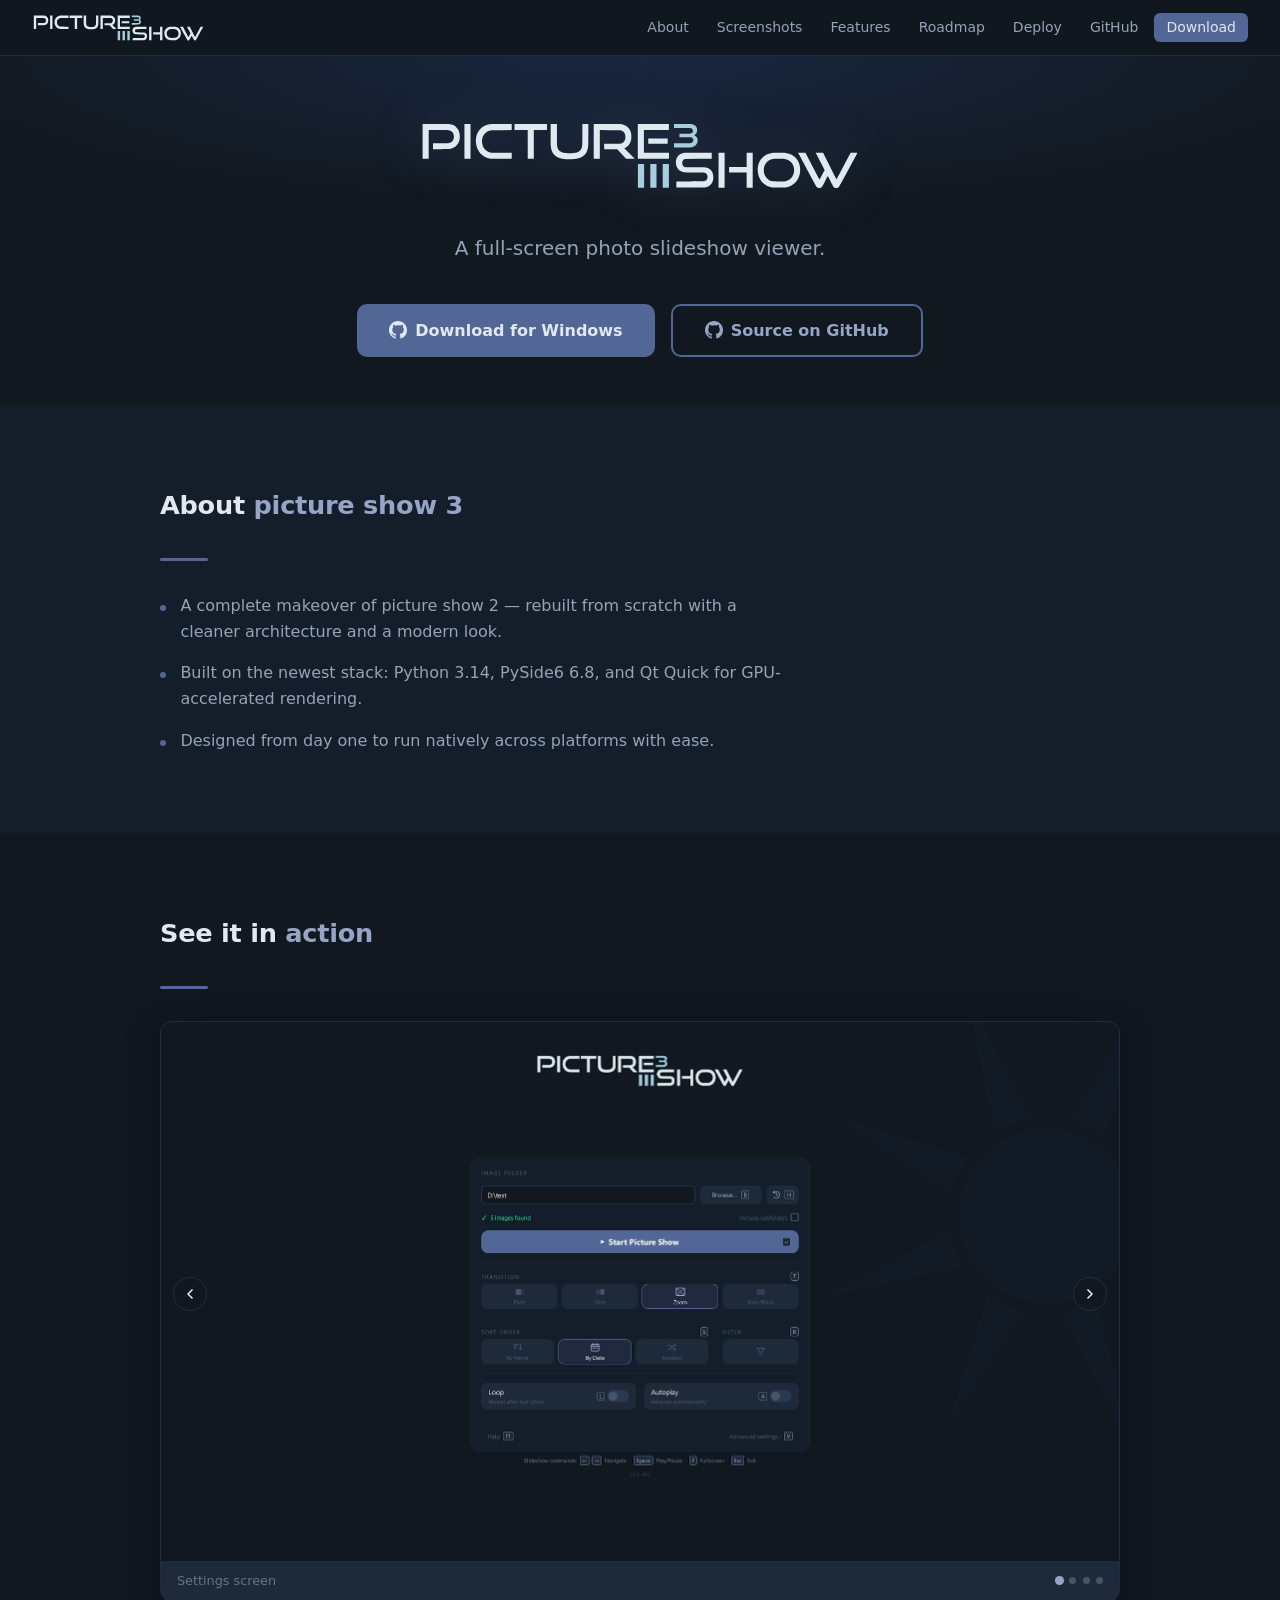
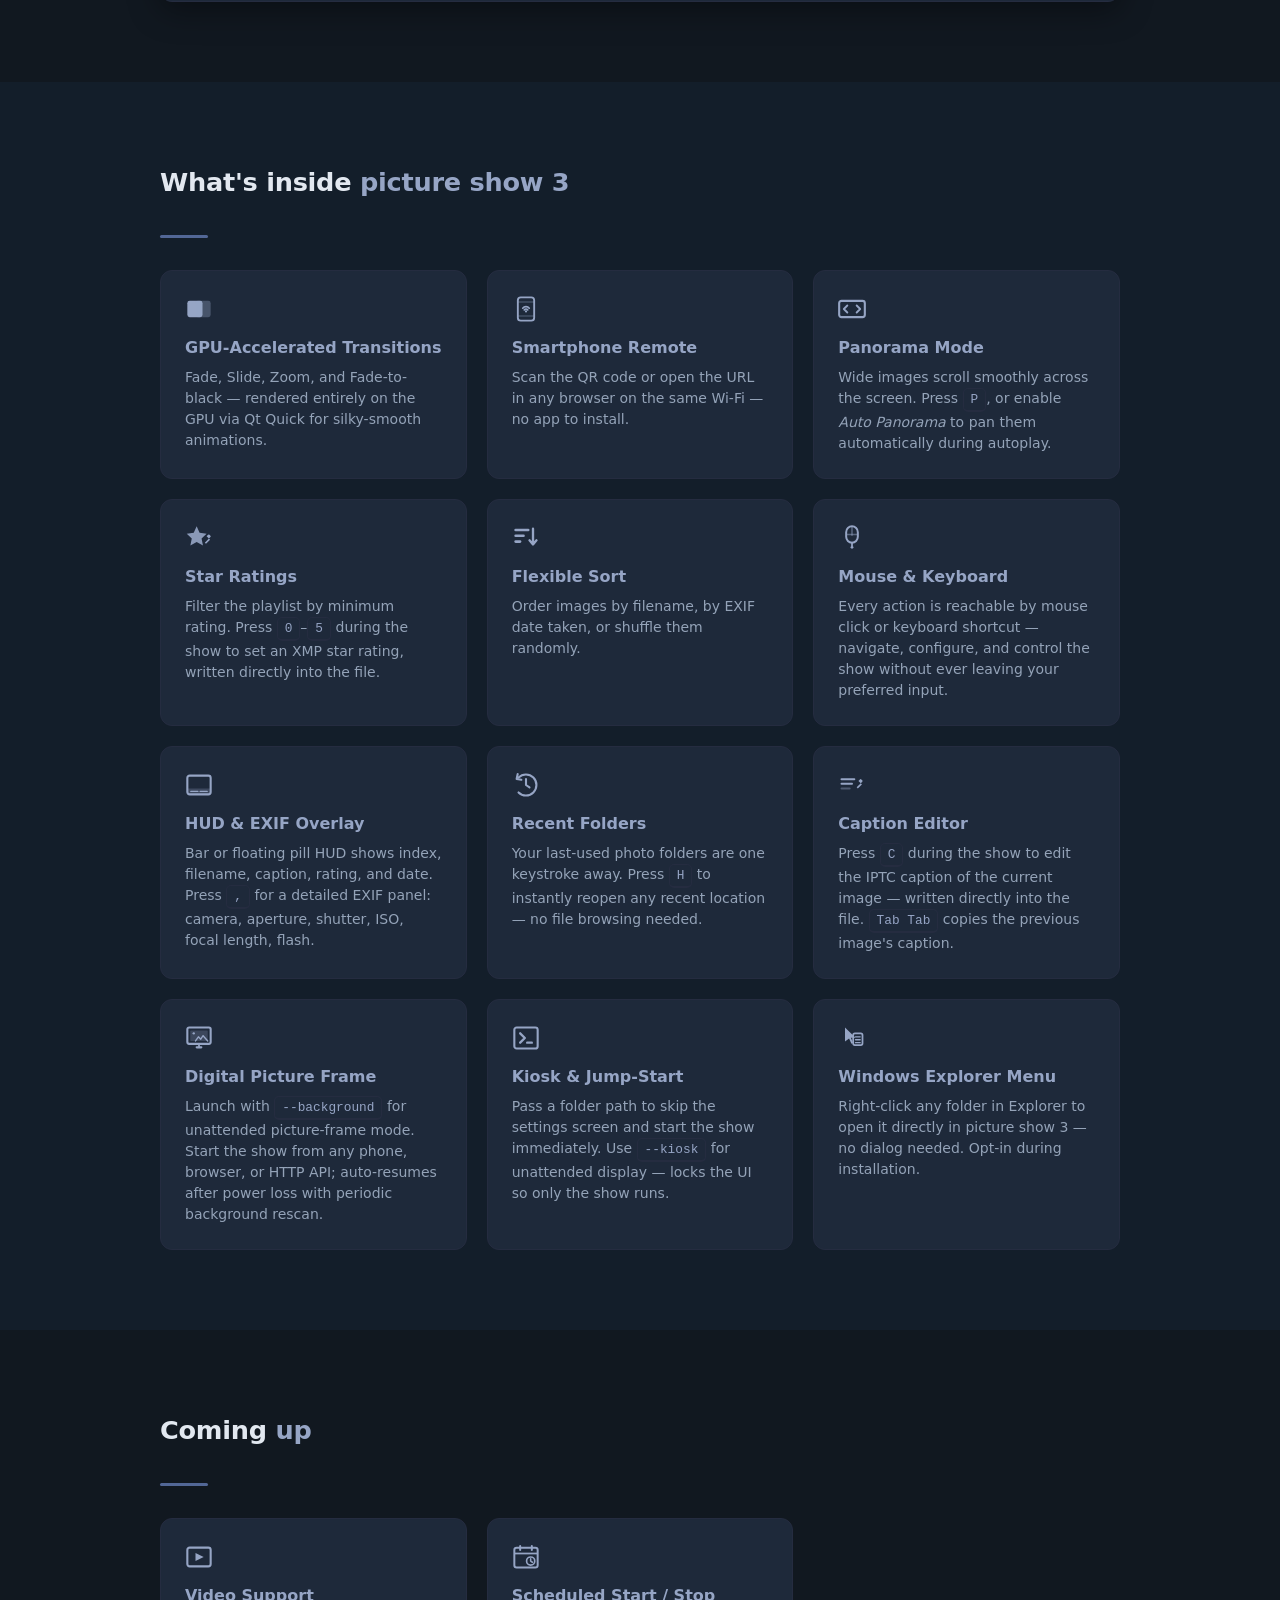
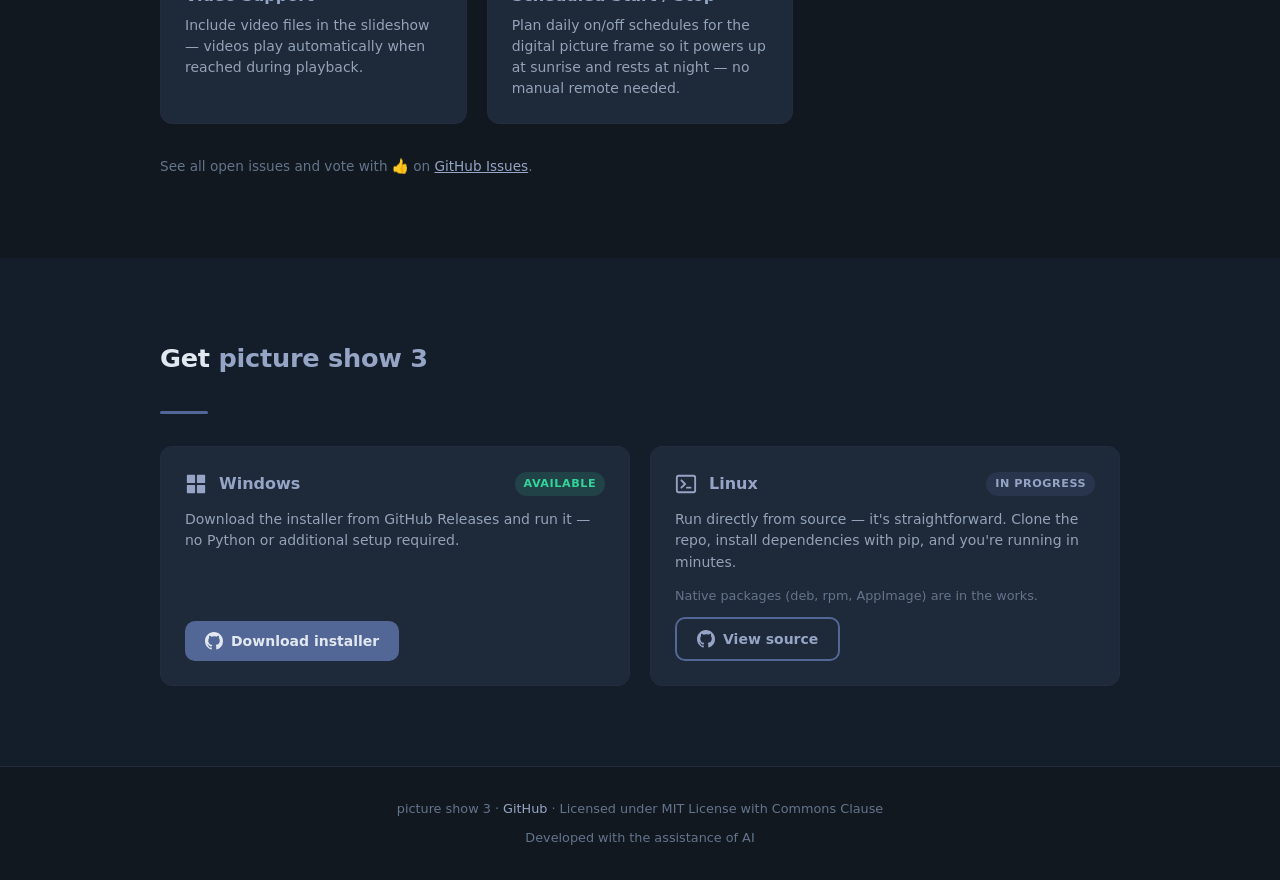
==== commit 70073c19: "content: refresh feature tiles and roadmap for v3.2 release" ====
--- a/index.html
+++ b/index.html
@@ -619,7 +619,7 @@
           <circle cx="12" cy="14.036" r="0.9" fill="currentColor"/>
         </svg></div>
         <h3>Smartphone Remote</h3>
-        <p>Scan the QR code or open the URL in any browser on the same Wi-Fi. Control the show from your phone without installing anything.</p>
+        <p>Scan the QR code or open the URL in any browser on the same Wi-Fi — no app to install.</p>
       </div>
       <div class="card">
         <div class="card-icon"><svg viewBox="0 0 24 24" fill="none" xmlns="http://www.w3.org/2000/svg">
@@ -629,7 +629,7 @@
           <path d="M19 12 L16 9 M19 12 L16 15" stroke="currentColor" stroke-width="1.6" stroke-linecap="round" stroke-linejoin="round"/>
         </svg></div>
         <h3>Panorama Mode</h3>
-        <p>Wide images are detected automatically and scrolled smoothly across the screen. Press <kbd>P</kbd> to activate.</p>
+        <p>Wide images scroll smoothly across the screen. Press <kbd>P</kbd>, or enable <em>Auto Panorama</em> to pan them automatically during autoplay.</p>
       </div>
       <div class="card">
         <div class="card-icon"><svg viewBox="0 0 24 24" xmlns="http://www.w3.org/2000/svg">
@@ -638,7 +638,7 @@
           <path d="M17 16 L20.5 12.5 L21.5 13.5 L18 17 Z M20.5 12.5 L21.8 11.2 Q22.4 10.6 21.8 10 L21 9.2 Q20.4 8.6 19.8 9.2 L18.5 10.5 Z" fill="currentColor"/>
         </svg></div>
         <h3>Star Ratings</h3>
-        <p>Filter the playlist to images at or above a minimum rating. Press <kbd>0</kbd>–<kbd>5</kbd> during the show to set an XMP star rating — saved directly into the file.</p>
+        <p>Filter the playlist by minimum rating. Press <kbd>0</kbd>–<kbd>5</kbd> during the show to set an XMP star rating, written directly into the file.</p>
       </div>
       <div class="card">
         <div class="card-icon"><svg viewBox="0 0 24 24" xmlns="http://www.w3.org/2000/svg">
@@ -671,8 +671,8 @@
           <line x1="5"  y1="17.5" x2="11" y2="17.5" stroke="currentColor" stroke-width="1.2" stroke-linecap="round"/>
           <line x1="13" y1="17.5" x2="19" y2="17.5" stroke="currentColor" stroke-width="1.2" stroke-linecap="round"/>
         </svg></div>
-        <h3>Customizable HUD</h3>
-        <p>Choose bar or floating pill style. Both show filename, caption, rating, and date. The floating HUD supports inline caption editing and crossfades content on image transitions.</p>
+        <h3>HUD &amp; EXIF Overlay</h3>
+        <p>Bar or floating pill HUD shows index, filename, caption, rating, and date. Press <kbd>,</kbd> for a detailed EXIF panel: camera, aperture, shutter, ISO, focal length, flash.</p>
       </div>
       <div class="card">
         <div class="card-icon"><svg viewBox="0 0 24 24" fill="none" xmlns="http://www.w3.org/2000/svg">
@@ -700,17 +700,16 @@
 
       <div class="card">
         <div class="card-icon"><svg viewBox="0 0 24 24" fill="none" xmlns="http://www.w3.org/2000/svg">
-          <!-- Camera + info panel slide-out -->
-          <rect x="2" y="6" width="16" height="13" rx="2" stroke="currentColor" stroke-width="1.7"/>
-          <circle cx="10" cy="12.5" r="3.5" stroke="currentColor" stroke-width="1.5"/>
-          <path d="M6 6 L7.5 4 L12.5 4 L14 6" stroke="currentColor" stroke-width="1.5" stroke-linecap="round" stroke-linejoin="round"/>
-          <rect x="17" y="8" width="5" height="9" rx="1" fill="currentColor" opacity="0.35"/>
-          <line x1="18.2" y1="10.5" x2="20.8" y2="10.5" stroke="currentColor" stroke-width="1" stroke-linecap="round"/>
-          <line x1="18.2" y1="12.5" x2="20.8" y2="12.5" stroke="currentColor" stroke-width="1" stroke-linecap="round"/>
-          <line x1="18.2" y1="14.5" x2="20.8" y2="14.5" stroke="currentColor" stroke-width="1" stroke-linecap="round"/>
-        </svg></div>
-        <h3>EXIF Info Panel</h3>
-        <p>Press <kbd>,</kbd> during the show for a detailed overlay showing camera, aperture, shutter speed, ISO, focal length, flash, and image dimensions.</p>
+          <!-- Digital picture frame: outer frame + inner image + stand -->
+          <rect x="2" y="3" width="20" height="14" rx="1.5" stroke="currentColor" stroke-width="1.8"/>
+          <rect x="4.5" y="5.5" width="15" height="9" rx="0.6" fill="currentColor" opacity="0.25"/>
+          <path d="M9 14.5 L11.5 11 L13.5 13 L15.5 10 L19.5 14.5" stroke="currentColor" stroke-width="1.2" stroke-linecap="round" stroke-linejoin="round" fill="none"/>
+          <circle cx="7.5" cy="8" r="1" fill="currentColor"/>
+          <line x1="10" y1="20" x2="14" y2="20" stroke="currentColor" stroke-width="1.8" stroke-linecap="round"/>
+          <line x1="12" y1="17" x2="12" y2="20" stroke="currentColor" stroke-width="1.5"/>
+        </svg></div>
+        <h3>Digital Picture Frame</h3>
+        <p>Launch with <kbd>--background</kbd> for unattended picture-frame mode. Start the show from any phone, browser, or HTTP API; auto-resumes after power loss with periodic background rescan.</p>
       </div>
 
       <div class="card">
@@ -762,27 +761,16 @@
 
       <div class="card">
         <div class="card-icon"><svg viewBox="0 0 24 24" fill="none" xmlns="http://www.w3.org/2000/svg">
-          <!-- Panorama: wide landscape with expand arrows -->
-          <rect x="2" y="5" width="20" height="14" rx="2" stroke="currentColor" stroke-width="1.7"/>
-          <path d="M2 12 Q7 8 12 12 Q17 16 22 12" stroke="currentColor" stroke-width="1.4" stroke-linecap="round" fill="none" opacity="0.5"/>
-          <path d="M5 9 L2 12 L5 15" stroke="currentColor" stroke-width="1.5" stroke-linecap="round" stroke-linejoin="round" fill="none"/>
-          <path d="M19 9 L22 12 L19 15" stroke="currentColor" stroke-width="1.5" stroke-linecap="round" stroke-linejoin="round" fill="none"/>
-        </svg></div>
-        <h3>Automatic Panorama Mode</h3>
-        <p>Wide images are detected automatically and displayed in a slow pan — bringing panoramic shots to life without any manual setup.</p>
-      </div>
-
-      <div class="card">
-        <div class="card-icon"><svg viewBox="0 0 24 24" fill="none" xmlns="http://www.w3.org/2000/svg">
-          <!-- Smartphone with play/timer indicator -->
-          <rect x="5" y="2" width="14" height="20" rx="2.5" stroke="currentColor" stroke-width="1.6"/>
-          <line x1="5" y1="6" x2="19" y2="6" stroke="currentColor" stroke-width="1" opacity="0.4"/>
-          <line x1="5" y1="18" x2="19" y2="18" stroke="currentColor" stroke-width="1" opacity="0.4"/>
-          <path d="M10 10 L15 12 L10 14 Z" fill="currentColor"/>
-          <circle cx="12" cy="12" r="5" stroke="currentColor" stroke-width="1.3" opacity="0.5"/>
-        </svg></div>
-        <h3>Remote Unsupervised Start</h3>
-        <p>Trigger the show from the smartphone remote without anyone at the computer — perfect for unattended presentations.</p>
+          <!-- Calendar + clock: scheduled start/stop -->
+          <rect x="2" y="4" width="20" height="17" rx="2" stroke="currentColor" stroke-width="1.7"/>
+          <line x1="2" y1="9" x2="22" y2="9" stroke="currentColor" stroke-width="1.5"/>
+          <line x1="7" y1="2.5" x2="7" y2="6" stroke="currentColor" stroke-width="1.7" stroke-linecap="round"/>
+          <line x1="17" y1="2.5" x2="17" y2="6" stroke="currentColor" stroke-width="1.7" stroke-linecap="round"/>
+          <circle cx="16" cy="15.5" r="3.5" stroke="currentColor" stroke-width="1.4" fill="none"/>
+          <path d="M16 13.5 L16 15.5 L17.5 16.5" stroke="currentColor" stroke-width="1.3" stroke-linecap="round" stroke-linejoin="round" fill="none"/>
+        </svg></div>
+        <h3>Scheduled Start / Stop</h3>
+        <p>Plan daily on/off schedules for the digital picture frame so it powers up at sunrise and rests at night — no manual remote needed.</p>
       </div>
 
     </div>
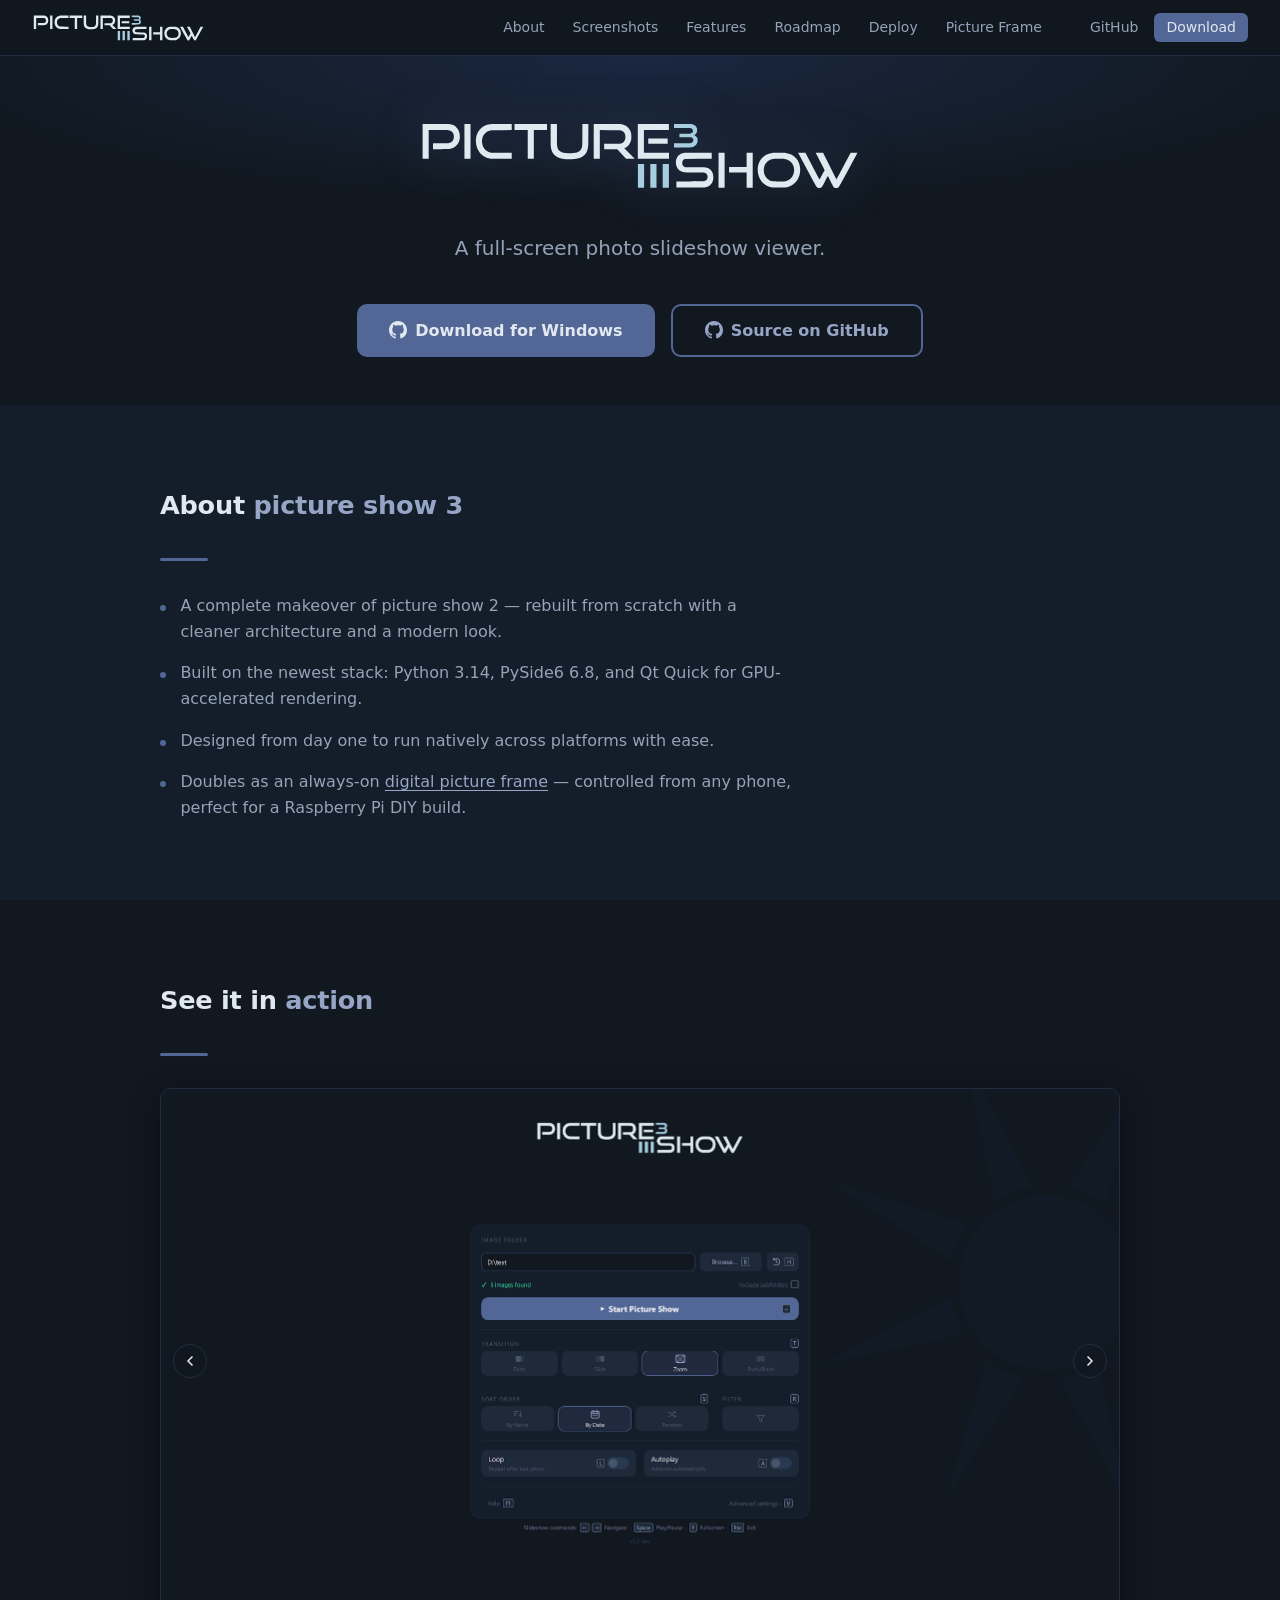
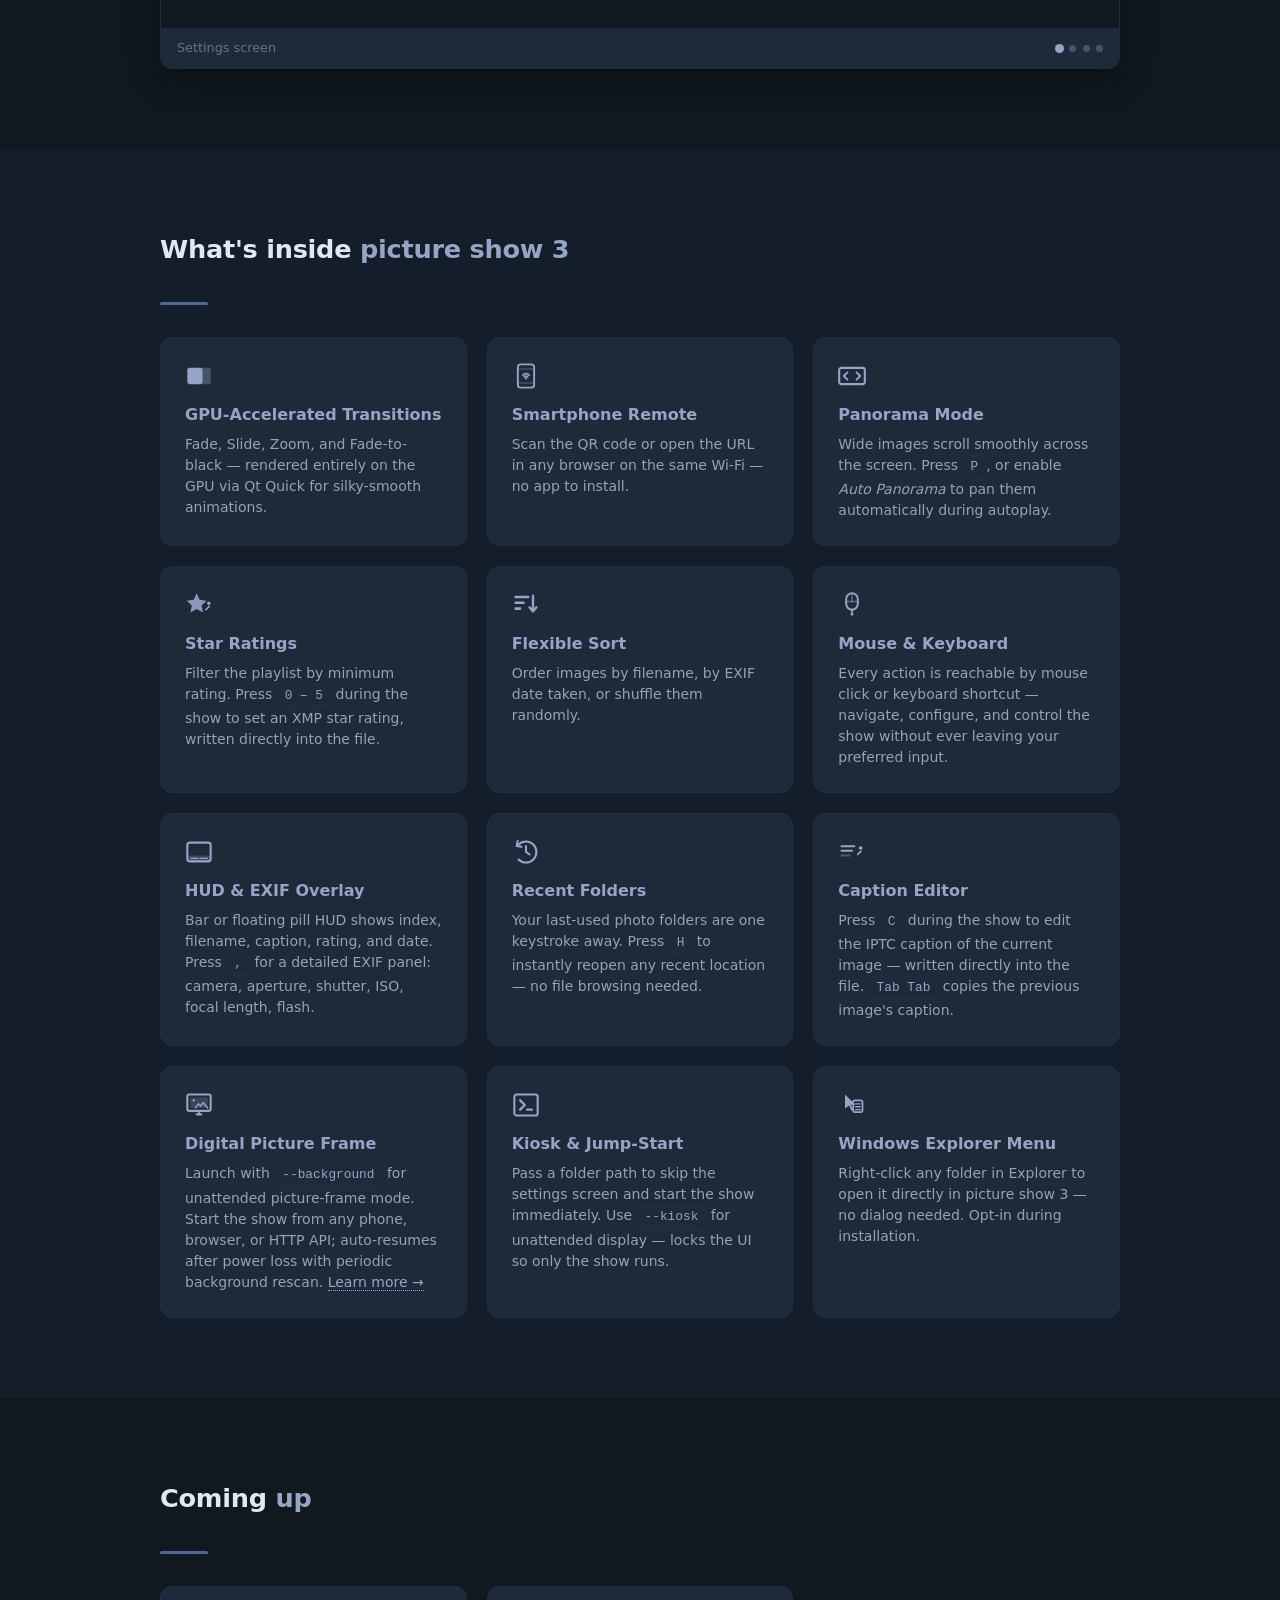
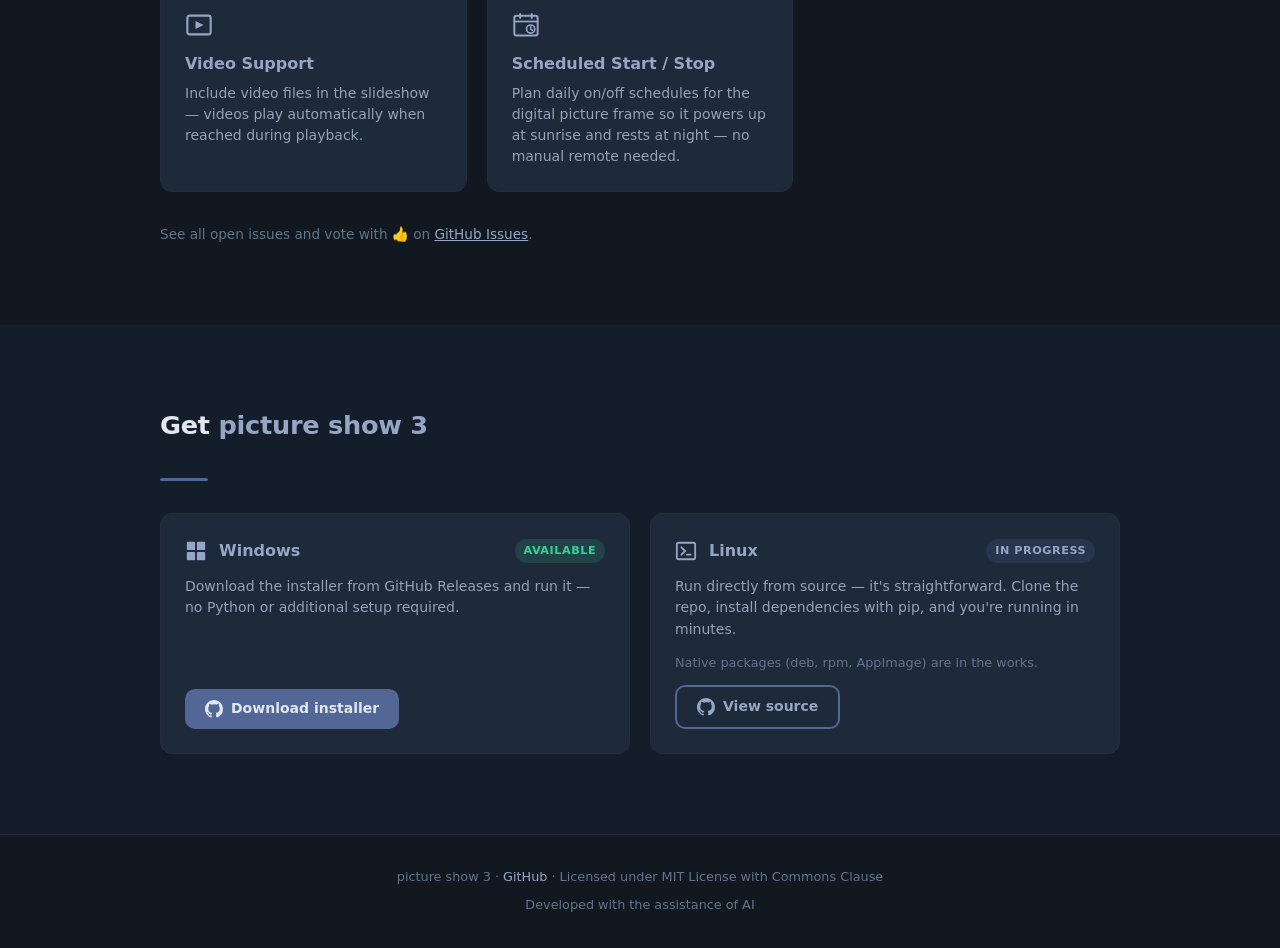
==== commit 67ef01d5: "Add Picture Frame subpage and link it from main page New subpage picture-frame.html showcases backgr" ====
--- a/index.html
+++ b/index.html
@@ -120,6 +120,10 @@
       font-weight: 500;
     }
     nav a.btn-nav:hover { background: var(--accent-light); color: var(--bg-deep); }
+    nav li.nav-sep { margin-left: 1.25rem; }
+    @media (max-width: 680px) {
+      nav li.nav-sep { margin-left: 0; }
+    }
     .nav-hamburger {
       display: none;
       background: none;
@@ -516,7 +520,8 @@
     <li><a href="#features">Features</a></li>
     <li><a href="#roadmap">Roadmap</a></li>
     <li><a href="#deploy">Deploy</a></li>
-<li><a href="https://github.com/hel800/picture-show3" target="_blank" rel="noopener">GitHub</a></li>
+    <li><a href="picture-frame.html">Picture Frame</a></li>
+    <li class="nav-sep"><a href="https://github.com/hel800/picture-show3" target="_blank" rel="noopener">GitHub</a></li>
     <li><a href="https://github.com/hel800/picture-show3/releases" target="_blank" rel="noopener" class="btn-nav">Download</a></li>
   </ul>
 </nav>
@@ -563,6 +568,7 @@
       <li>A complete makeover of picture show 2 — rebuilt from scratch with a cleaner architecture and a modern look.</li>
       <li>Built on the newest stack: Python&nbsp;3.14, PySide6&nbsp;6.8, and Qt&nbsp;Quick for GPU-accelerated rendering.</li>
       <li>Designed from day one to run natively across platforms with ease.</li>
+      <li><span>Doubles as an always-on <a href="picture-frame.html" style="color:var(--accent-light);text-decoration:underline;text-underline-offset:3px">digital picture frame</a> — controlled from any phone, perfect for a Raspberry Pi DIY build.</span></li>
     </ul>
   </div>
 </section>
@@ -709,7 +715,7 @@
           <line x1="12" y1="17" x2="12" y2="20" stroke="currentColor" stroke-width="1.5"/>
         </svg></div>
         <h3>Digital Picture Frame</h3>
-        <p>Launch with <kbd>--background</kbd> for unattended picture-frame mode. Start the show from any phone, browser, or HTTP API; auto-resumes after power loss with periodic background rescan.</p>
+        <p>Launch with <kbd>--background</kbd> for unattended picture-frame mode. Start the show from any phone, browser, or HTTP API; auto-resumes after power loss with periodic background rescan. <a href="picture-frame.html" style="color:var(--accent-light);text-decoration:none;border-bottom:1px dotted var(--accent-light)">Learn more →</a></p>
       </div>
 
       <div class="card">
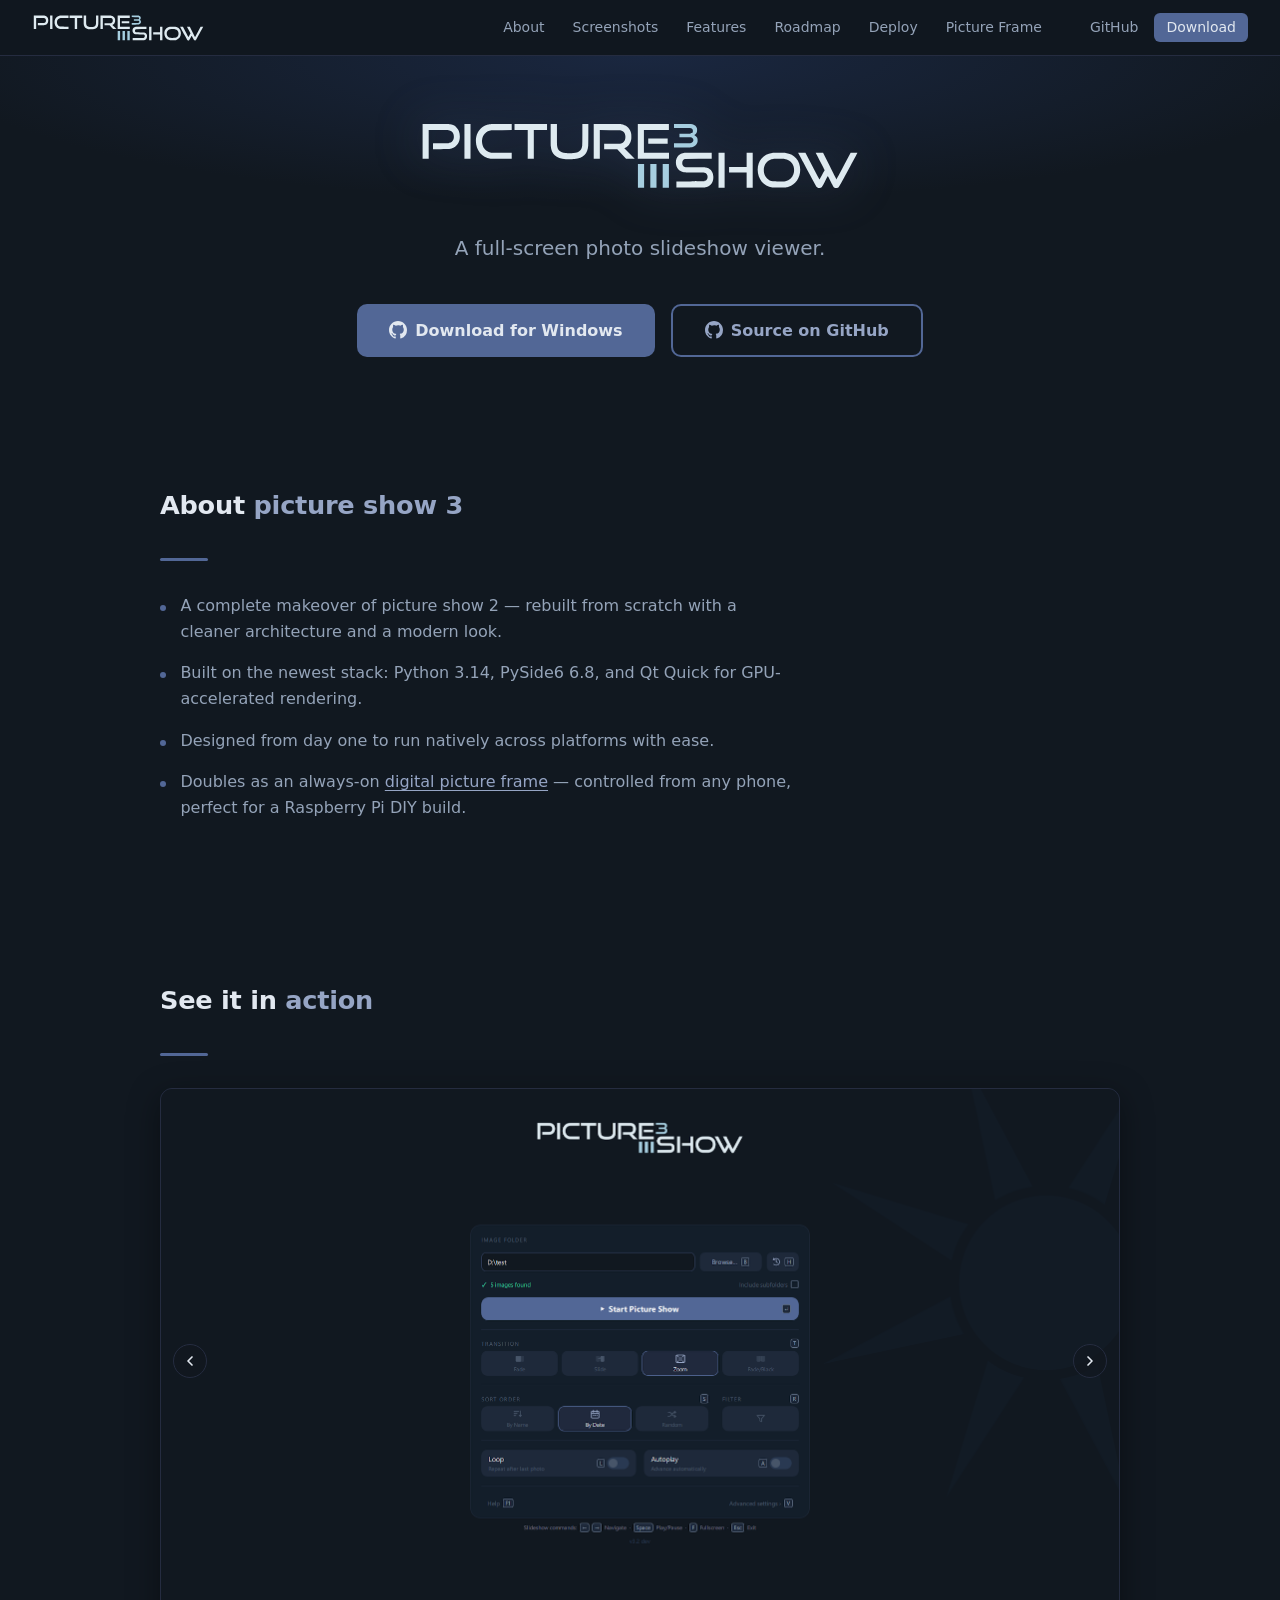
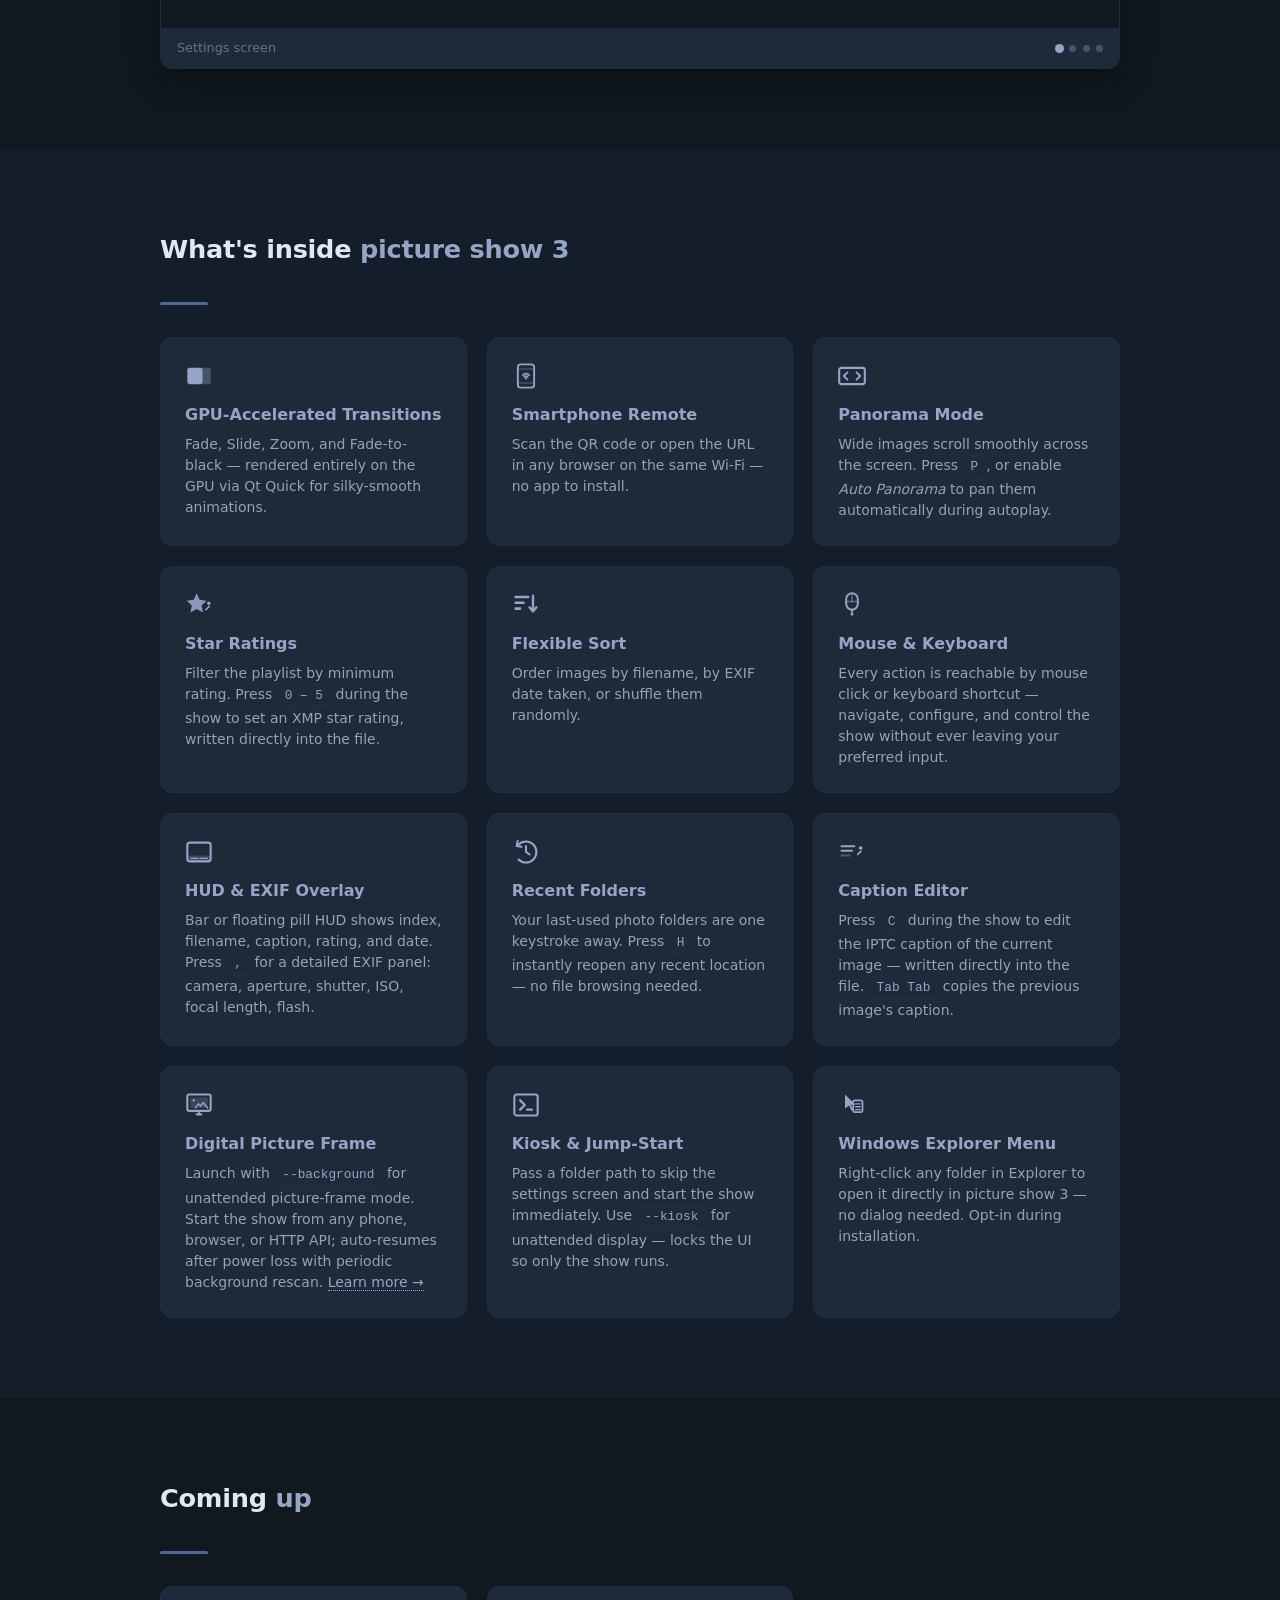
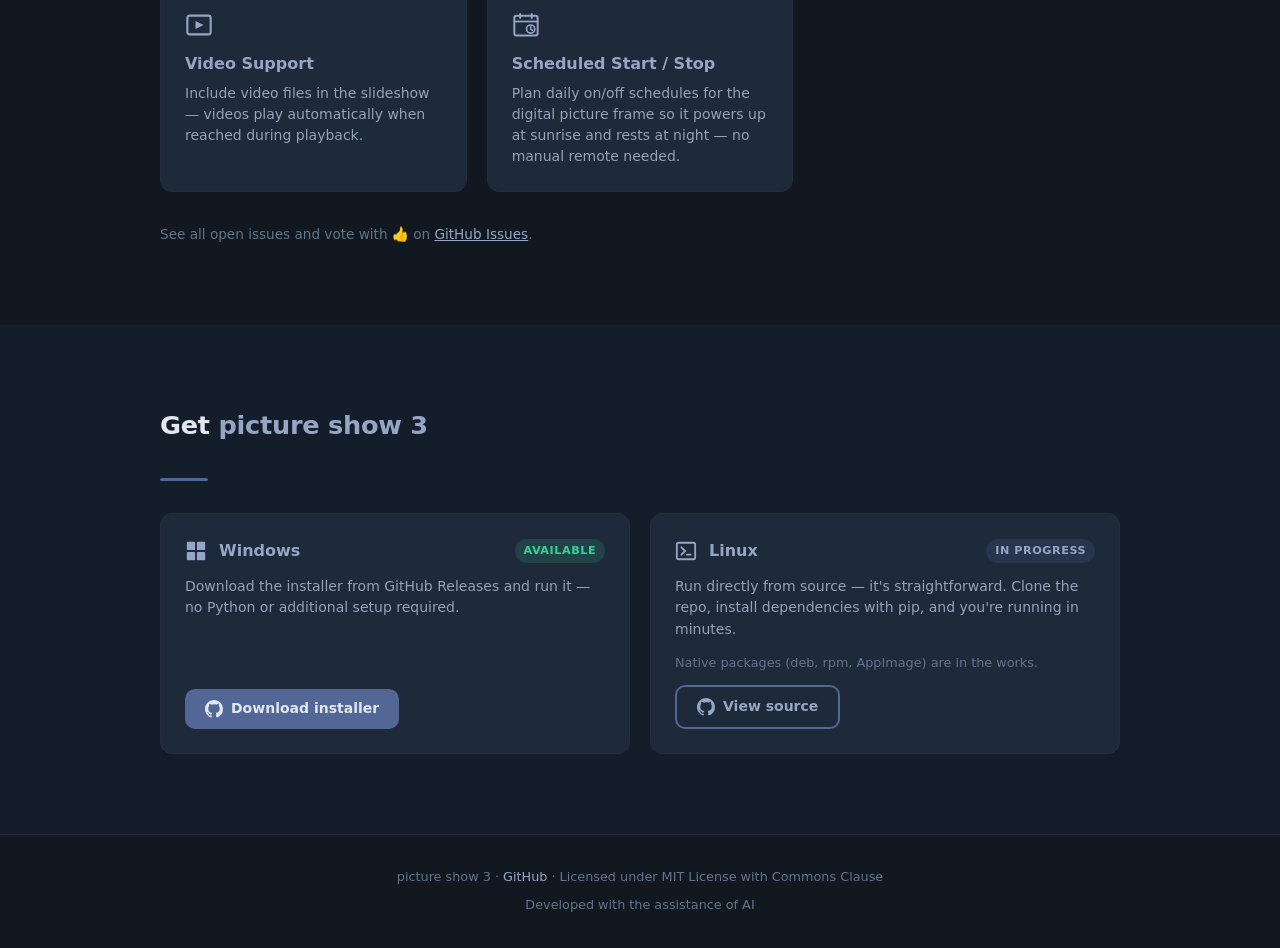
==== commit d25c9162: "refactor: extract shared styles to external CSS, add favicon and meta descriptions - Move all common" ====
--- a/index.html
+++ b/index.html
@@ -3,37 +3,11 @@
 <head>
   <meta charset="UTF-8">
   <meta name="viewport" content="width=device-width, initial-scale=1.0">
+  <meta name="description" content="picture show 3 — A full-screen photo slideshow viewer with GPU-accelerated transitions, smartphone remote control, and digital picture frame mode. Download for Windows.">
+  <link rel="icon" href="favicon.ico" sizes="32x32">
+  <link rel="stylesheet" href="style.css">
   <title>picture show 3 — Photo Slideshow Viewer</title>
   <style>
-    *, *::before, *::after { box-sizing: border-box; margin: 0; padding: 0; }
-
-    :root {
-      --bg-deep:      #111820;
-      --bg-card:      #131e2a;
-      --surface:      #1e293a;
-      --surface-hover:#293952;
-      --border:       #252c40;
-      --accent-deep:  #20293d;
-      --accent-press: #32405e;
-      --accent:       #526796;
-      --accent-light: #96a5c5;
-      --text:         #e2e8f0;
-      --text-sec:     #94a3b8;
-      --text-subtle:  #64748b;
-      --text-muted:   #475569;
-      --status-ok:    #34d399;
-    }
-
-    html { scroll-behavior: smooth; }
-
-    body {
-      background: var(--bg-deep);
-      color: var(--text);
-      font-family: -apple-system, BlinkMacSystemFont, 'Segoe UI', system-ui, sans-serif;
-      font-size: 16px;
-      line-height: 1.6;
-    }
-
     /* ── Release banner ───────────────────────────────────────── */
     #release-banner {
       display: none;
@@ -83,105 +57,6 @@
     }
     .banner-dismiss:hover { color: var(--text); }
 
-    /* ── Nav ──────────────────────────────────────────────────── */
-    nav {
-      position: sticky;
-      top: 0;
-      z-index: 100;
-      background: rgba(17, 24, 32, 0.9);
-      backdrop-filter: blur(12px);
-      border-bottom: 1px solid var(--border);
-      padding: 0 2rem;
-      display: flex;
-      align-items: center;
-      justify-content: space-between;
-      gap: 1rem;
-      height: 56px;
-    }
-    nav img { height: 28px; }
-    nav ul {
-      list-style: none;
-      display: flex;
-      gap: 0.25rem;
-      align-items: center;
-    }
-    nav a {
-      color: var(--text-sec);
-      text-decoration: none;
-      font-size: 0.875rem;
-      padding: 0.4rem 0.75rem;
-      border-radius: 6px;
-      transition: color 0.15s, background 0.15s;
-    }
-    nav a:hover { color: var(--text); background: var(--surface); }
-    nav a.btn-nav {
-      background: var(--accent);
-      color: var(--text);
-      font-weight: 500;
-    }
-    nav a.btn-nav:hover { background: var(--accent-light); color: var(--bg-deep); }
-    nav li.nav-sep { margin-left: 1.25rem; }
-    @media (max-width: 680px) {
-      nav li.nav-sep { margin-left: 0; }
-    }
-    .nav-hamburger {
-      display: none;
-      background: none;
-      border: none;
-      color: var(--text-sec);
-      cursor: pointer;
-      padding: 0.25rem;
-      border-radius: 6px;
-      transition: color 0.15s, background 0.15s;
-    }
-    .nav-hamburger:hover { color: var(--text); background: var(--surface); }
-    .nav-hamburger svg { width: 22px; height: 22px; display: block; }
-    @media (max-width: 680px) {
-      nav {
-        height: auto;
-        flex-wrap: wrap;
-        padding: 0.75rem 1.25rem;
-        gap: 0;
-      }
-      nav img { width: 90px; height: auto; }
-      .nav-hamburger { display: block; }
-      nav ul {
-        display: none;
-        flex-direction: column;
-        align-items: stretch;
-        width: 100%;
-        gap: 0;
-        border-top: 1px solid var(--border);
-        margin-top: 0.6rem;
-        padding-top: 0.5rem;
-        padding-bottom: 0.4rem;
-      }
-      nav ul.open { display: flex; }
-      nav ul li a {
-        display: block;
-        padding: 0.55rem 0.25rem;
-        border-radius: 6px;
-      }
-      nav a.btn-nav {
-        margin-top: 0.4rem;
-        text-align: center;
-        padding: 0.55rem 0.75rem;
-      }
-    }
-
-    /* ── Sections ─────────────────────────────────────────────── */
-    section { padding: 5rem 2rem; }
-    .inner { max-width: 960px; margin: 0 auto; }
-
-    h2 {
-      font-size: 1.6rem;
-      font-weight: 600;
-      color: var(--text);
-      margin-bottom: 2rem;
-      letter-spacing: -0.01em;
-    }
-    h2 span { color: var(--accent-light); }
-
     /* ── Hero ─────────────────────────────────────────────────── */
     #hero {
       padding: 4rem 2rem 3rem;
@@ -200,28 +75,6 @@
       max-width: 560px;
       margin: 0 auto 2.5rem;
     }
-    .btn {
-      display: inline-flex;
-      align-items: center;
-      gap: 0.5rem;
-      background: var(--accent);
-      color: var(--text);
-      text-decoration: none;
-      font-size: 1rem;
-      font-weight: 600;
-      padding: 0.75rem 2rem;
-      border-radius: 10px;
-      transition: background 0.15s, transform 0.1s;
-    }
-    .btn:hover { background: var(--accent-light); color: var(--bg-deep); transform: translateY(-1px); }
-    .btn:active { transform: translateY(0); }
-    .btn svg { width: 18px; height: 18px; fill: currentColor; flex-shrink: 0; }
-    .btn-outline {
-      background: transparent;
-      border: 2px solid var(--accent);
-      color: var(--accent-light);
-    }
-    .btn-outline:hover { background: var(--accent); color: var(--text); }
     .hero-btns { display: flex; gap: 1rem; justify-content: center; flex-wrap: wrap; }
 
     /* ── Feature grid ─────────────────────────────────────────── */
@@ -258,34 +111,6 @@
       font-size: 0.875rem;
       color: var(--text-sec);
       line-height: 1.5;
-    }
-
-    /* ── Intro ────────────────────────────────────────────────── */
-    #intro { background: var(--bg-card); }
-    .intro-points {
-      list-style: none;
-      display: flex;
-      flex-direction: column;
-      gap: 1rem;
-      max-width: 640px;
-    }
-    .intro-points li {
-      display: flex;
-      gap: 0.9rem;
-      align-items: baseline;
-      font-size: 1rem;
-      color: var(--text-sec);
-      line-height: 1.6;
-    }
-    .intro-points li::before {
-      content: '';
-      display: block;
-      width: 6px;
-      height: 6px;
-      border-radius: 50%;
-      background: var(--accent);
-      flex-shrink: 0;
-      margin-top: 0.55em;
     }
 
     /* ── Deploy ───────────────────────────────────────────────── */
@@ -343,7 +168,6 @@
       color: var(--text-subtle);
     }
 
-    /* ── Screenshots ──────────────────────────────────────────── */
     /* ── Carousel ──────────────────────────────────────────────── */
     .carousel {
       position: relative;
@@ -392,7 +216,7 @@
     .carousel-dot.active { background: var(--accent-light); transform: scale(1.3); }
     .carousel-btn {
       position: absolute;
-      top: calc(50% - 1.1rem); /* offset above bottom bar */
+      top: calc(50% - 1.1rem);
       transform: translateY(-50%);
       background: rgba(17,24,32,0.65);
       border: 1px solid var(--border);
@@ -467,38 +291,6 @@
       color: rgba(255,255,255,0.55);
       font-size: 0.85rem;
       white-space: nowrap;
-    }
-
-    kbd {
-      display: inline-block;
-      background: var(--surface);
-      border: 1px solid var(--border);
-      border-bottom-width: 2px;
-      border-radius: 5px;
-      padding: 1px 7px;
-      font-size: 0.8rem;
-      font-family: 'SF Mono', 'Fira Code', monospace;
-      color: var(--accent-light);
-      white-space: nowrap;
-    }
-
-/* ── Footer ───────────────────────────────────────────────── */
-    footer {
-      border-top: 1px solid var(--border);
-      padding: 2rem;
-      text-align: center;
-      font-size: 0.8rem;
-      color: var(--text-subtle);
-    }
-    footer a { color: var(--accent-light); text-decoration: none; }
-    footer a:hover { text-decoration: underline; }
-
-    /* ── Divider ─────────────────────────────────────────────── */
-    .section-sep {
-      width: 48px; height: 3px;
-      background: var(--accent);
-      border-radius: 2px;
-      margin-bottom: 2rem;
     }
   </style>
 </head>
@@ -857,123 +649,119 @@
 </div>
 
 <script>
-  // ── Release banner ────────────────────────────────────────────
-  const banner        = document.getElementById('release-banner');
-  const bannerText    = document.getElementById('banner-text');
-  const bannerDismiss = document.getElementById('banner-dismiss');
-
-  fetch('https://api.github.com/repos/hel800/picture-show3/releases/latest')
-    .then(r => r.ok ? r.json() : null)
-    .then(data => {
-      if (!data) return;
-      const key = 'dismissed-release-' + data.tag_name;
-      if (sessionStorage.getItem(key)) return;
-      const date = new Date(data.published_at).toLocaleDateString('en', { year: 'numeric', month: 'short', day: 'numeric' });
-      bannerText.innerHTML = `<strong>${data.tag_name}</strong><span>released ${date}</span>`;
-      document.getElementById('banner-link').href = data.html_url;
-      banner.classList.add('visible');
-      bannerDismiss.addEventListener('click', () => {
-        banner.classList.remove('visible');
-        sessionStorage.setItem(key, '1');
-      });
-    })
-    .catch(() => {});
-
-  // ── Nav hamburger ─────────────────────────────────────────────
-  const navToggle = document.getElementById('navToggle');
-  const navMenu   = document.getElementById('navMenu');
-  navToggle.addEventListener('click', () => navMenu.classList.toggle('open'));
-  navMenu.querySelectorAll('a').forEach(a =>
-    a.addEventListener('click', () => navMenu.classList.remove('open')));
-
-  const slides = [
-    { src: 'screenshot_mainMenu.png', caption: 'Settings screen' },
-    { src: 'screenshot_showStarted.png',   caption: 'Slideshow view'  },
-    { src: 'screenshot_helpScreen.png',    caption: 'Help overlay'    },
-    { src: 'screenshot_jumpScreen.png',    caption: 'Jump to image'   },
-  ];
-
-  // ── Carousel ──────────────────────────────────────────────────
-  let cur = 0;
-  const track  = document.getElementById('carouselTrack');
-  const dotsEl = document.getElementById('carouselDots');
-  const capEl  = document.getElementById('carouselCaption');
-
-  slides.forEach((s, i) => {
-    const d = document.createElement('button');
-    d.className = 'carousel-dot' + (i === 0 ? ' active' : '');
-    d.setAttribute('aria-label', s.caption);
-    d.addEventListener('click', () => goTo(i));
-    dotsEl.appendChild(d);
-  });
-
-  document.querySelectorAll('.carousel-slide img').forEach((img, i) =>
-    img.addEventListener('click', () => openLightbox(i)));
-
-  function goTo(idx) {
-    cur = (idx + slides.length) % slides.length;
-    const slideW = document.getElementById('carousel').offsetWidth - 2;
-    track.style.transform = `translateX(${-cur * slideW}px)`;
-    capEl.textContent = slides[cur].caption;
-    document.querySelectorAll('.carousel-dot').forEach((d, i) =>
-      d.classList.toggle('active', i === cur));
-  }
-
-  window.addEventListener('resize', () => goTo(cur));
-
-  document.getElementById('carouselPrev').addEventListener('click', () => { goTo(cur - 1); resetAutoplay(); });
-  document.getElementById('carouselNext').addEventListener('click', () => { goTo(cur + 1); resetAutoplay(); });
-  goTo(0);
-
-  let autoplayTimer = setInterval(() => goTo(cur + 1), 10000);
-  function resetAutoplay() {
-    clearInterval(autoplayTimer);
-    autoplayTimer = setInterval(() => goTo(cur + 1), 10000);
-  }
-  const carouselEl = document.getElementById('carousel');
-  carouselEl.addEventListener('mouseenter', () => clearInterval(autoplayTimer));
-  carouselEl.addEventListener('mouseleave', () => resetAutoplay());
-
-  // ── Lightbox ──────────────────────────────────────────────────
-  let lbIdx = 0;
-  const lightbox  = document.getElementById('lightbox');
-  const lbImg     = document.getElementById('lightboxImg');
-  const lbCaption = document.getElementById('lightboxCaption');
-
-  function openLightbox(idx) {
-    lbIdx = idx;
-    updateLightbox();
-    lightbox.classList.add('open');
-    document.body.style.overflow = 'hidden';
-  }
-
-  function closeLightbox() {
-    lightbox.classList.remove('open');
-    document.body.style.overflow = '';
-  }
-
-  function updateLightbox() {
-    lbImg.src = slides[lbIdx].src;
-    lbImg.alt = slides[lbIdx].caption;
-    lbCaption.textContent = slides[lbIdx].caption;
-    goTo(lbIdx);
-  }
-
-  document.getElementById('lightboxClose').addEventListener('click', closeLightbox);
-  document.getElementById('lightboxPrev').addEventListener('click', e => {
-    e.stopPropagation(); lbIdx = (lbIdx - 1 + slides.length) % slides.length; updateLightbox();
-  });
-  document.getElementById('lightboxNext').addEventListener('click', e => {
-    e.stopPropagation(); lbIdx = (lbIdx + 1) % slides.length; updateLightbox();
-  });
-  lightbox.addEventListener('click', e => { if (e.target === lightbox) closeLightbox(); });
-
-  document.addEventListener('keydown', e => {
-    if (!lightbox.classList.contains('open')) return;
-    if (e.key === 'Escape')     closeLightbox();
-    if (e.key === 'ArrowLeft')  { lbIdx = (lbIdx - 1 + slides.length) % slides.length; updateLightbox(); }
-    if (e.key === 'ArrowRight') { lbIdx = (lbIdx + 1) % slides.length; updateLightbox(); }
-  });
+const banner        = document.getElementById('release-banner');
+const bannerText    = document.getElementById('banner-text');
+const bannerDismiss = document.getElementById('banner-dismiss');
+
+fetch('https://api.github.com/repos/hel800/picture-show3/releases/latest')
+  .then(r => r.ok ? r.json() : null)
+  .then(data => {
+    if (!data) return;
+    const key = 'dismissed-release-' + data.tag_name;
+    if (sessionStorage.getItem(key)) return;
+    const date = new Date(data.published_at).toLocaleDateString('en', { year: 'numeric', month: 'short', day: 'numeric' });
+    bannerText.innerHTML = `<strong>${data.tag_name}</strong><span>released ${date}</span>`;
+    document.getElementById('banner-link').href = data.html_url;
+    banner.classList.add('visible');
+    bannerDismiss.addEventListener('click', () => {
+      banner.classList.remove('visible');
+      sessionStorage.setItem(key, '1');
+    });
+  })
+  .catch(() => {});
+
+const navToggle = document.getElementById('navToggle');
+const navMenu   = document.getElementById('navMenu');
+navToggle.addEventListener('click', () => navMenu.classList.toggle('open'));
+navMenu.querySelectorAll('a').forEach(a =>
+  a.addEventListener('click', () => navMenu.classList.remove('open')));
+
+const slides = [
+  { src: 'screenshot_mainMenu.png', caption: 'Settings screen' },
+  { src: 'screenshot_showStarted.png',   caption: 'Slideshow view'  },
+  { src: 'screenshot_helpScreen.png',    caption: 'Help overlay'    },
+  { src: 'screenshot_jumpScreen.png',    caption: 'Jump to image'   },
+];
+
+let cur = 0;
+const track  = document.getElementById('carouselTrack');
+const dotsEl = document.getElementById('carouselDots');
+const capEl  = document.getElementById('carouselCaption');
+
+slides.forEach((s, i) => {
+  const d = document.createElement('button');
+  d.className = 'carousel-dot' + (i === 0 ? ' active' : '');
+  d.setAttribute('aria-label', s.caption);
+  d.addEventListener('click', () => goTo(i));
+  dotsEl.appendChild(d);
+});
+
+document.querySelectorAll('.carousel-slide img').forEach((img, i) =>
+  img.addEventListener('click', () => openLightbox(i)));
+
+function goTo(idx) {
+  cur = (idx + slides.length) % slides.length;
+  const slideW = document.getElementById('carousel').offsetWidth - 2;
+  track.style.transform = `translateX(${-cur * slideW}px)`;
+  capEl.textContent = slides[cur].caption;
+  document.querySelectorAll('.carousel-dot').forEach((d, i) =>
+    d.classList.toggle('active', i === cur));
+}
+
+window.addEventListener('resize', () => goTo(cur));
+
+document.getElementById('carouselPrev').addEventListener('click', () => { goTo(cur - 1); resetAutoplay(); });
+document.getElementById('carouselNext').addEventListener('click', () => { goTo(cur + 1); resetAutoplay(); });
+goTo(0);
+
+let autoplayTimer = setInterval(() => goTo(cur + 1), 10000);
+function resetAutoplay() {
+  clearInterval(autoplayTimer);
+  autoplayTimer = setInterval(() => goTo(cur + 1), 10000);
+}
+const carouselEl = document.getElementById('carousel');
+carouselEl.addEventListener('mouseenter', () => clearInterval(autoplayTimer));
+carouselEl.addEventListener('mouseleave', () => resetAutoplay());
+
+let lbIdx = 0;
+const lightbox  = document.getElementById('lightbox');
+const lbImg     = document.getElementById('lightboxImg');
+const lbCaption = document.getElementById('lightboxCaption');
+
+function openLightbox(idx) {
+  lbIdx = idx;
+  updateLightbox();
+  lightbox.classList.add('open');
+  document.body.style.overflow = 'hidden';
+}
+
+function closeLightbox() {
+  lightbox.classList.remove('open');
+  document.body.style.overflow = '';
+}
+
+function updateLightbox() {
+  lbImg.src = slides[lbIdx].src;
+  lbImg.alt = slides[lbIdx].caption;
+  lbCaption.textContent = slides[lbIdx].caption;
+  goTo(lbIdx);
+}
+
+document.getElementById('lightboxClose').addEventListener('click', closeLightbox);
+document.getElementById('lightboxPrev').addEventListener('click', e => {
+  e.stopPropagation(); lbIdx = (lbIdx - 1 + slides.length) % slides.length; updateLightbox();
+});
+document.getElementById('lightboxNext').addEventListener('click', e => {
+  e.stopPropagation(); lbIdx = (lbIdx + 1) % slides.length; updateLightbox();
+});
+lightbox.addEventListener('click', e => { if (e.target === lightbox) closeLightbox(); });
+
+document.addEventListener('keydown', e => {
+  if (!lightbox.classList.contains('open')) return;
+  if (e.key === 'Escape')     closeLightbox();
+  if (e.key === 'ArrowLeft')  { lbIdx = (lbIdx - 1 + slides.length) % slides.length; updateLightbox(); }
+  if (e.key === 'ArrowRight') { lbIdx = (lbIdx + 1) % slides.length; updateLightbox(); }
+});
 </script>
 
 </body>
--- a/style.css
+++ b/style.css
@@ -0,0 +1,210 @@
+*, *::before, *::after { box-sizing: border-box; margin: 0; padding: 0; }
+
+:root {
+  --bg-deep:      #111820;
+  --bg-card:      #131e2a;
+  --surface:      #1e293a;
+  --surface-hover:#293952;
+  --border:       #252c40;
+  --accent-deep:  #20293d;
+  --accent-press: #32405e;
+  --accent:       #526796;
+  --accent-light: #96a5c5;
+  --text:         #e2e8f0;
+  --text-sec:     #94a3b8;
+  --text-subtle:  #64748b;
+  --text-muted:   #475569;
+  --status-ok:    #34d399;
+}
+
+html { scroll-behavior: smooth; }
+
+body {
+  background: var(--bg-deep);
+  color: var(--text);
+  font-family: -apple-system, BlinkMacSystemFont, 'Segoe UI', system-ui, sans-serif;
+  font-size: 16px;
+  line-height: 1.6;
+}
+
+/* ── Nav ──────────────────────────────────────────────────── */
+nav {
+  position: sticky;
+  top: 0;
+  z-index: 100;
+  background: rgba(17, 24, 32, 0.9);
+  backdrop-filter: blur(12px);
+  border-bottom: 1px solid var(--border);
+  padding: 0 2rem;
+  display: flex;
+  align-items: center;
+  justify-content: space-between;
+  gap: 1rem;
+  height: 56px;
+}
+nav img { height: 28px; }
+nav ul {
+  list-style: none;
+  display: flex;
+  gap: 0.25rem;
+  align-items: center;
+}
+nav a {
+  color: var(--text-sec);
+  text-decoration: none;
+  font-size: 0.875rem;
+  padding: 0.4rem 0.75rem;
+  border-radius: 6px;
+  transition: color 0.15s, background 0.15s;
+}
+nav a:hover { color: var(--text); background: var(--surface); }
+nav a.btn-nav {
+  background: var(--accent);
+  color: var(--text);
+  font-weight: 500;
+}
+nav a.btn-nav:hover { background: var(--accent-light); color: var(--bg-deep); }
+nav li.nav-sep { margin-left: 1.25rem; }
+@media (max-width: 680px) {
+  nav li.nav-sep { margin-left: 0; }
+}
+.nav-hamburger {
+  display: none;
+  background: none;
+  border: none;
+  color: var(--text-sec);
+  cursor: pointer;
+  padding: 0.25rem;
+  border-radius: 6px;
+  transition: color 0.15s, background 0.15s;
+}
+.nav-hamburger:hover { color: var(--text); background: var(--surface); }
+.nav-hamburger svg { width: 22px; height: 22px; display: block; }
+@media (max-width: 680px) {
+  nav {
+    height: auto;
+    flex-wrap: wrap;
+    padding: 0.75rem 1.25rem;
+    gap: 0;
+  }
+  nav img { width: 90px; height: auto; }
+  .nav-hamburger { display: block; }
+  nav ul {
+    display: none;
+    flex-direction: column;
+    align-items: stretch;
+    width: 100%;
+    gap: 0;
+    border-top: 1px solid var(--border);
+    margin-top: 0.6rem;
+    padding-top: 0.5rem;
+    padding-bottom: 0.4rem;
+  }
+  nav ul.open { display: flex; }
+  nav ul li a {
+    display: block;
+    padding: 0.55rem 0.25rem;
+    border-radius: 6px;
+  }
+  nav a.btn-nav {
+    margin-top: 0.4rem;
+    text-align: center;
+    padding: 0.55rem 0.75rem;
+  }
+}
+
+/* ── Sections ─────────────────────────────────────────────── */
+section { padding: 5rem 2rem; }
+.inner { max-width: 960px; margin: 0 auto; }
+
+h2 {
+  font-size: 1.6rem;
+  font-weight: 600;
+  color: var(--text);
+  margin-bottom: 2rem;
+  letter-spacing: -0.01em;
+}
+h2 span { color: var(--accent-light); }
+
+.section-sep {
+  width: 48px; height: 3px;
+  background: var(--accent);
+  border-radius: 2px;
+  margin-bottom: 2rem;
+}
+
+/* ── Intro points ─────────────────────────────────────────── */
+.intro-points {
+  list-style: none;
+  display: flex;
+  flex-direction: column;
+  gap: 1rem;
+  max-width: 640px;
+}
+.intro-points li {
+  display: flex;
+  gap: 0.9rem;
+  align-items: baseline;
+  font-size: 1rem;
+  color: var(--text-sec);
+  line-height: 1.6;
+}
+.intro-points li::before {
+  content: '';
+  display: block;
+  width: 6px;
+  height: 6px;
+  border-radius: 50%;
+  background: var(--accent);
+  flex-shrink: 0;
+  margin-top: 0.55em;
+}
+
+/* ── Buttons ──────────────────────────────────────────────── */
+.btn {
+  display: inline-flex;
+  align-items: center;
+  gap: 0.5rem;
+  background: var(--accent);
+  color: var(--text);
+  text-decoration: none;
+  font-size: 1rem;
+  font-weight: 600;
+  padding: 0.75rem 2rem;
+  border-radius: 10px;
+  transition: background 0.15s, transform 0.1s;
+}
+.btn:hover { background: var(--accent-light); color: var(--bg-deep); transform: translateY(-1px); }
+.btn:active { transform: translateY(0); }
+.btn svg { width: 18px; height: 18px; fill: currentColor; flex-shrink: 0; }
+.btn-outline {
+  background: transparent;
+  border: 2px solid var(--accent);
+  color: var(--accent-light);
+}
+.btn-outline:hover { background: var(--accent); color: var(--text); }
+
+/* ── Keyboard ─────────────────────────────────────────────── */
+kbd {
+  display: inline-block;
+  background: var(--surface);
+  border: 1px solid var(--border);
+  border-bottom-width: 2px;
+  border-radius: 5px;
+  padding: 1px 7px;
+  font-size: 0.8rem;
+  font-family: 'SF Mono', 'Fira Code', monospace;
+  color: var(--accent-light);
+  white-space: nowrap;
+}
+
+/* ── Footer ───────────────────────────────────────────────── */
+footer {
+  border-top: 1px solid var(--border);
+  padding: 2rem;
+  text-align: center;
+  font-size: 0.8rem;
+  color: var(--text-subtle);
+}
+footer a { color: var(--accent-light); text-decoration: none; }
+footer a:hover { text-decoration: underline; }
